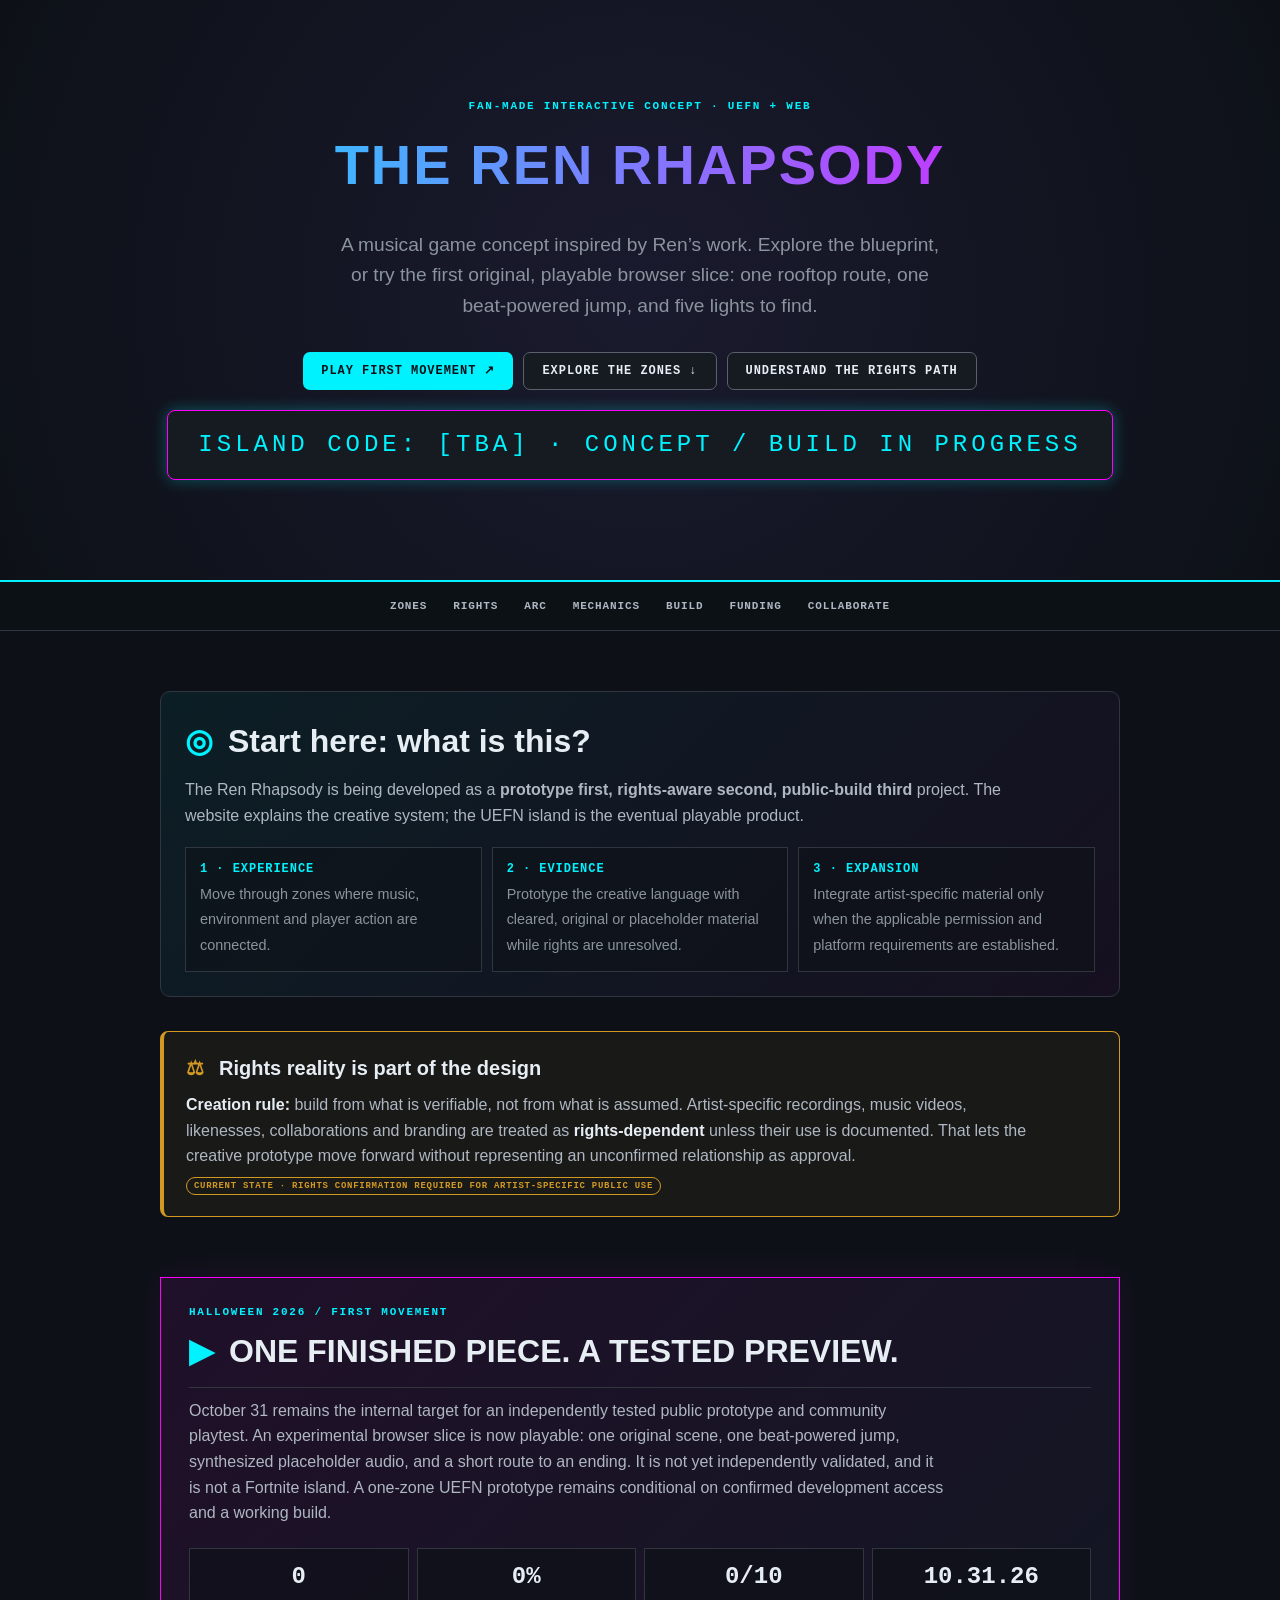
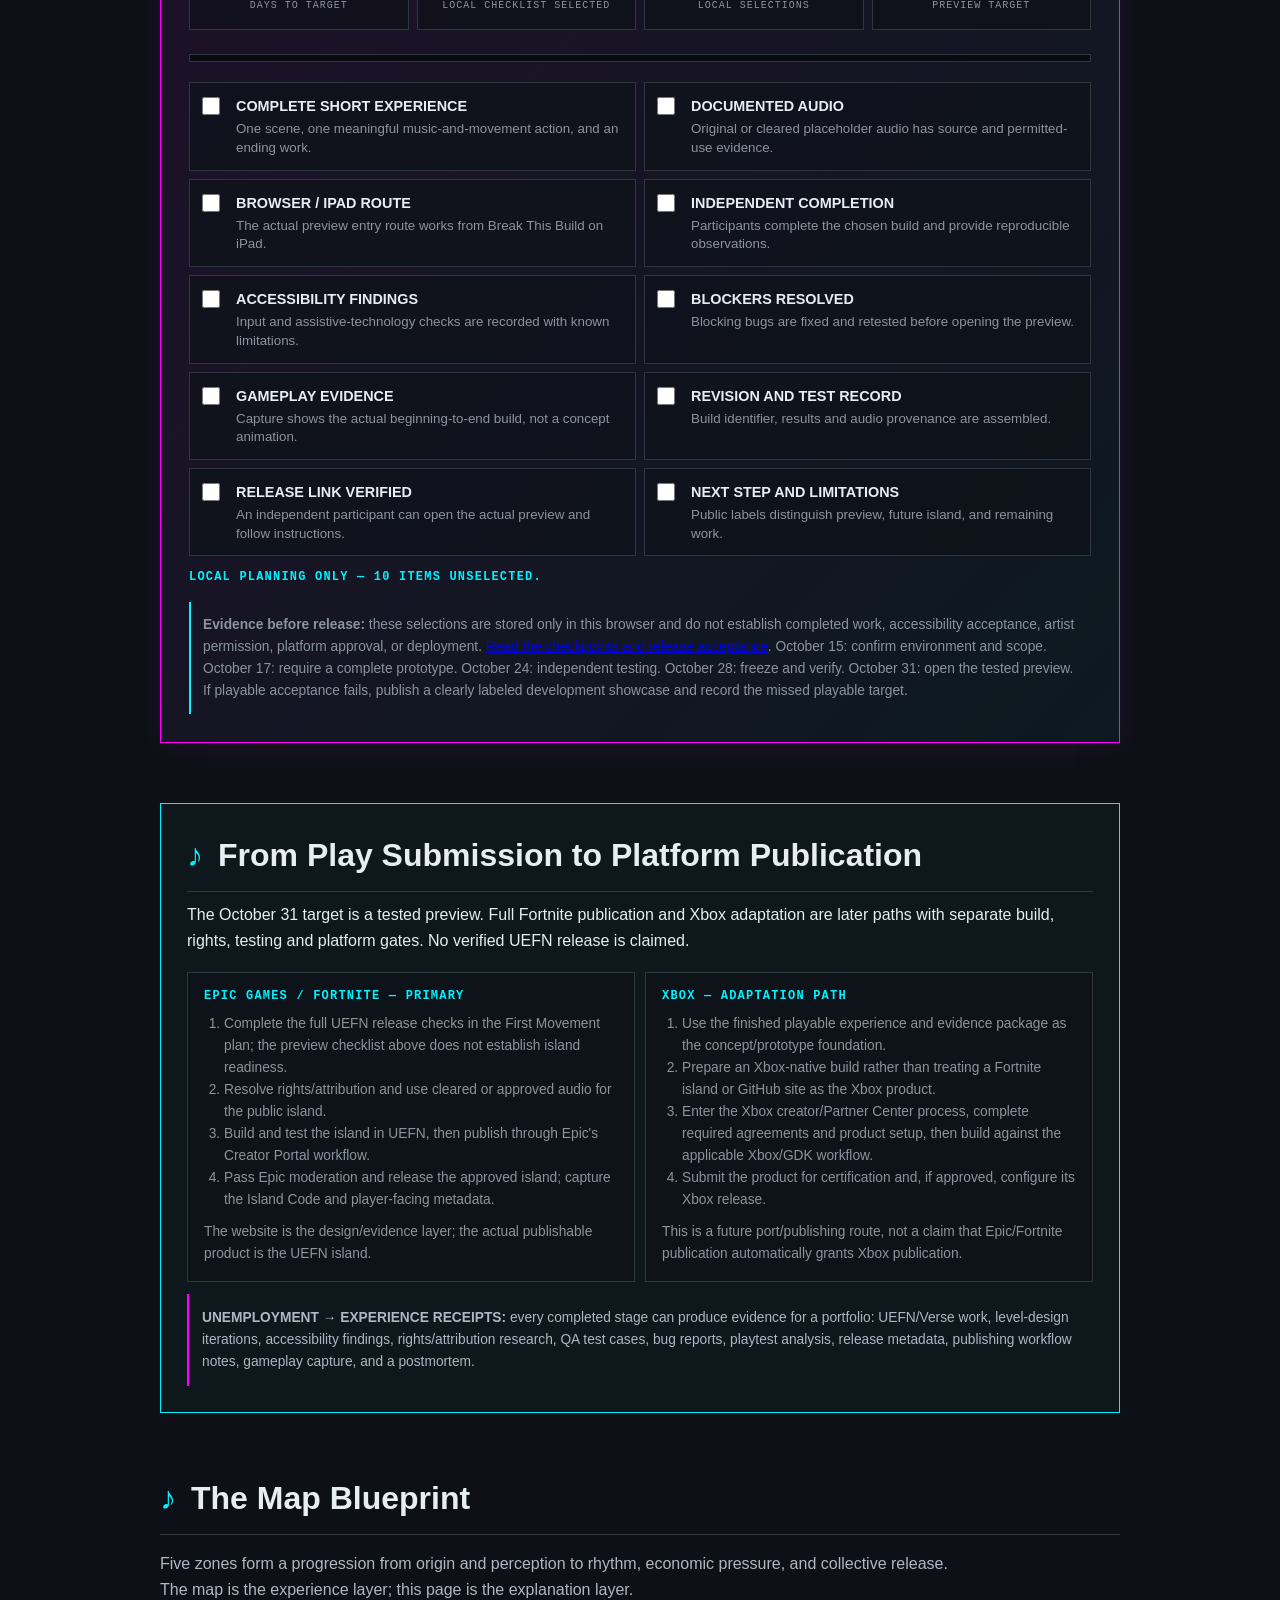
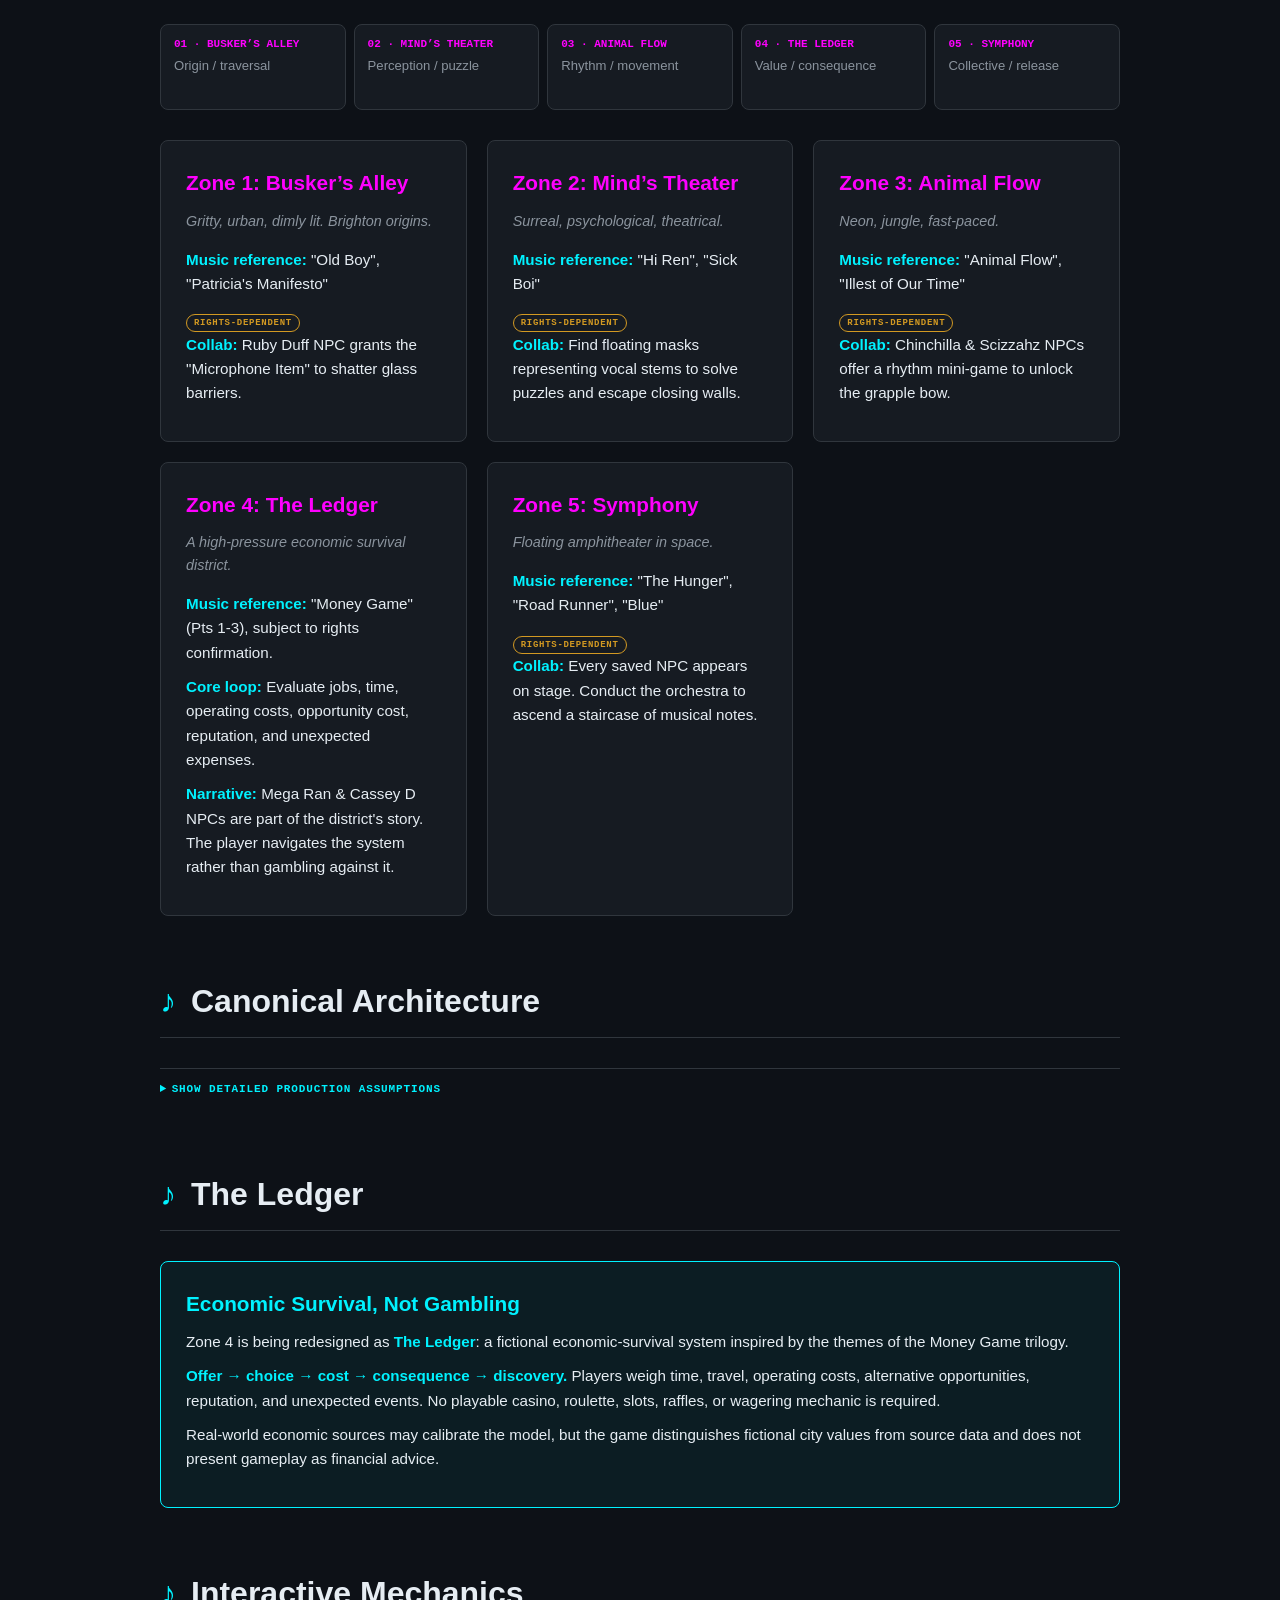
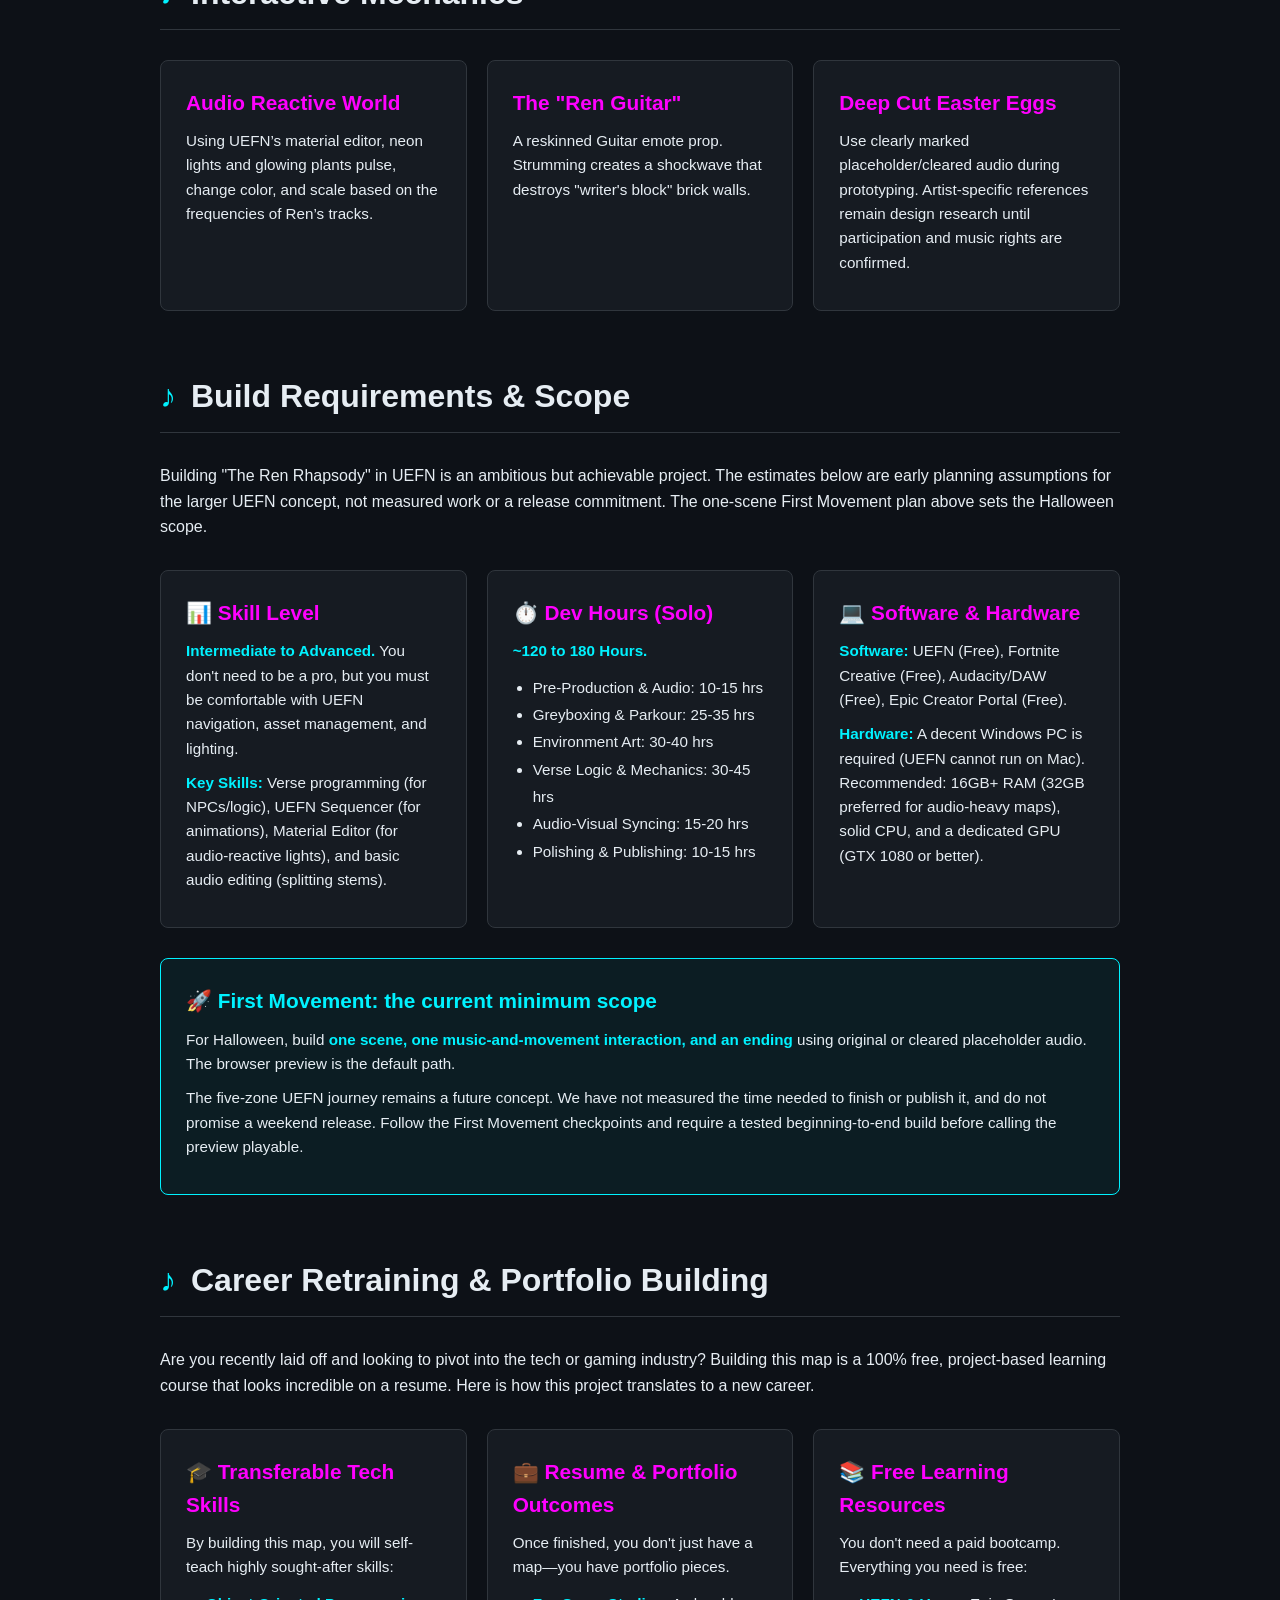
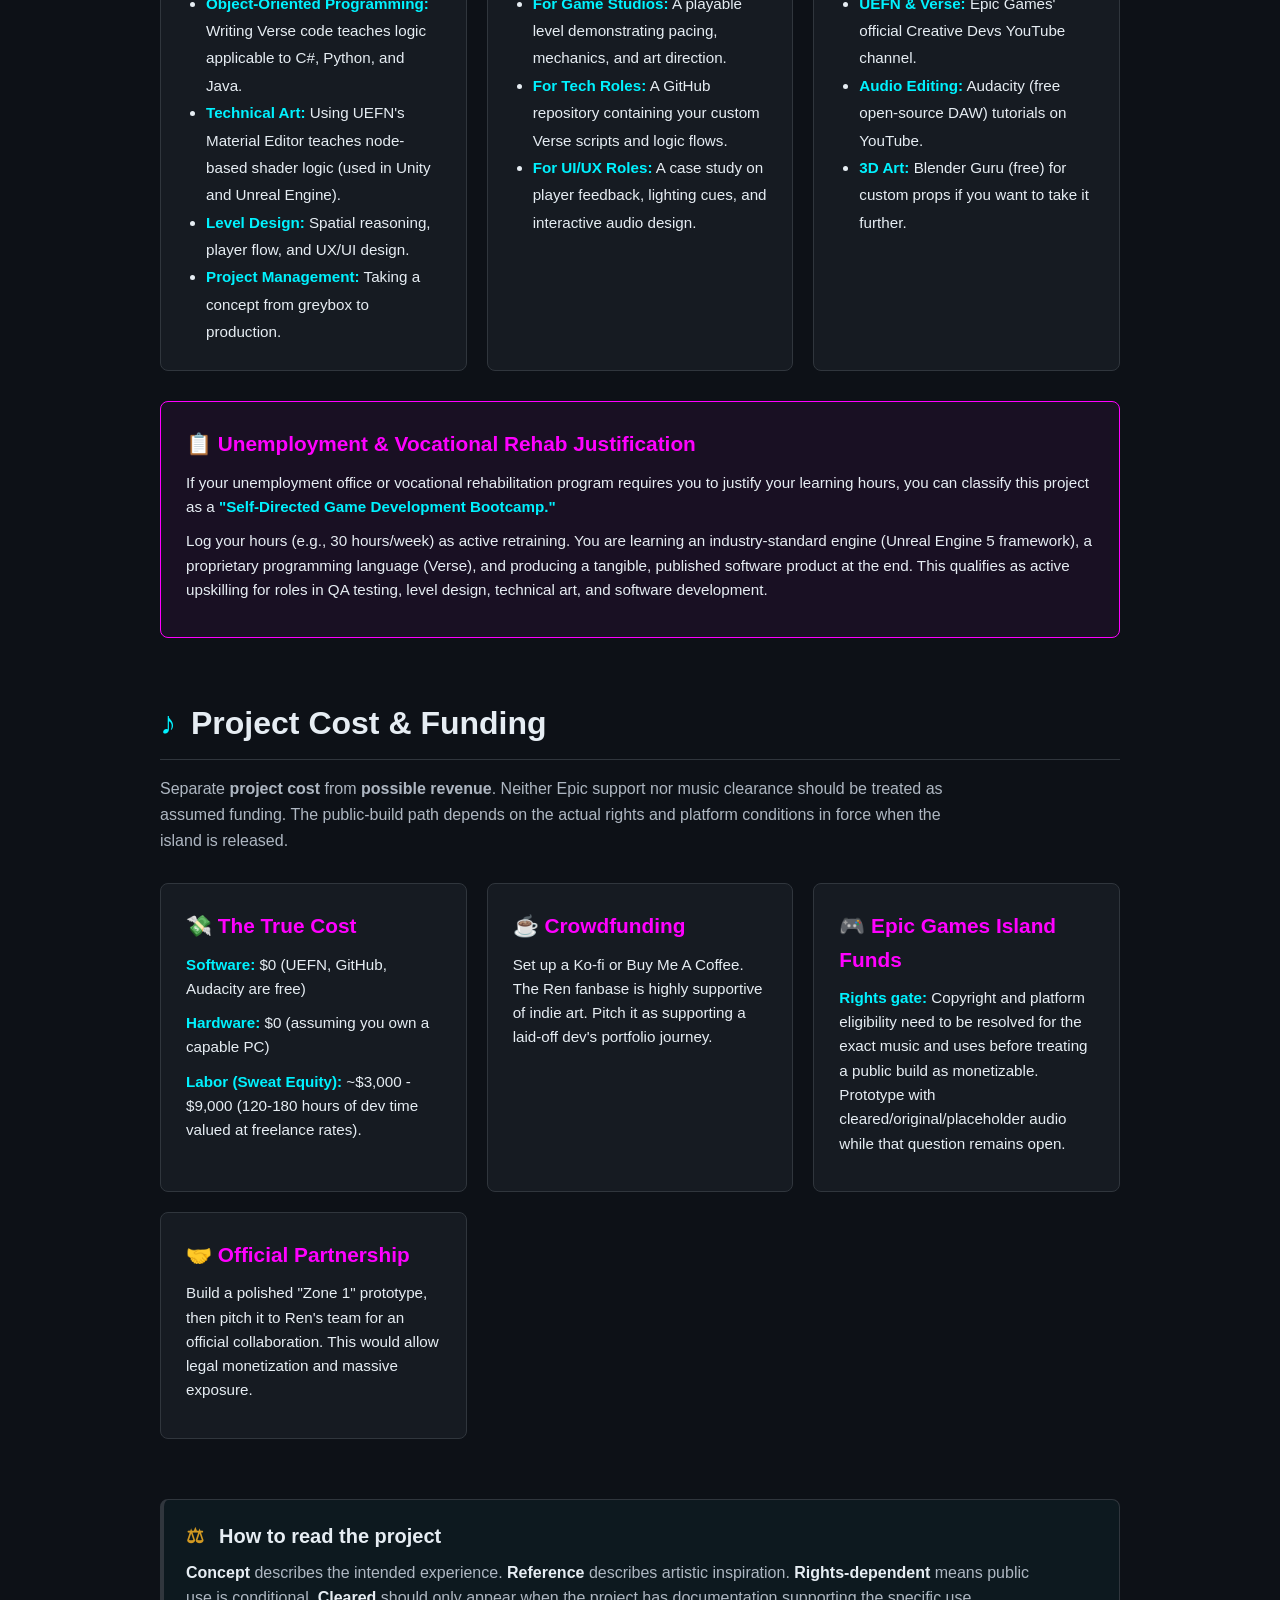
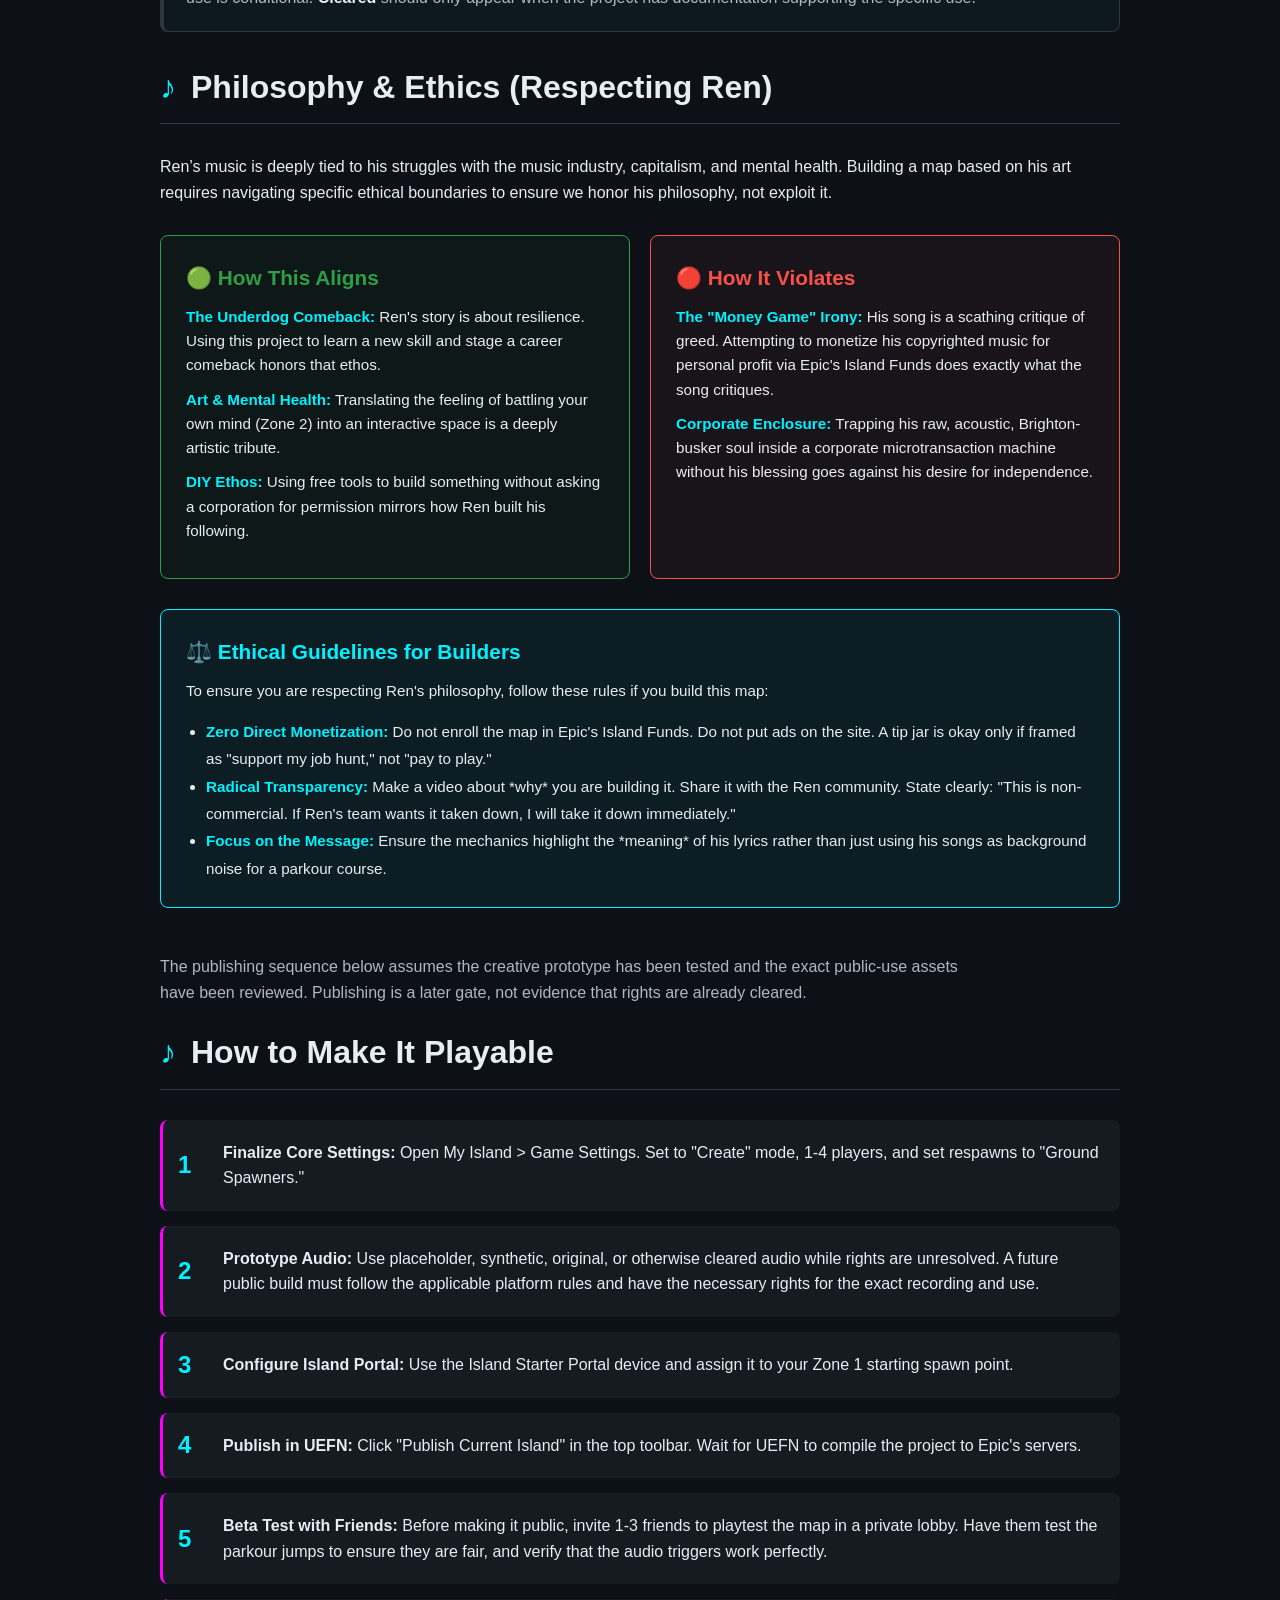
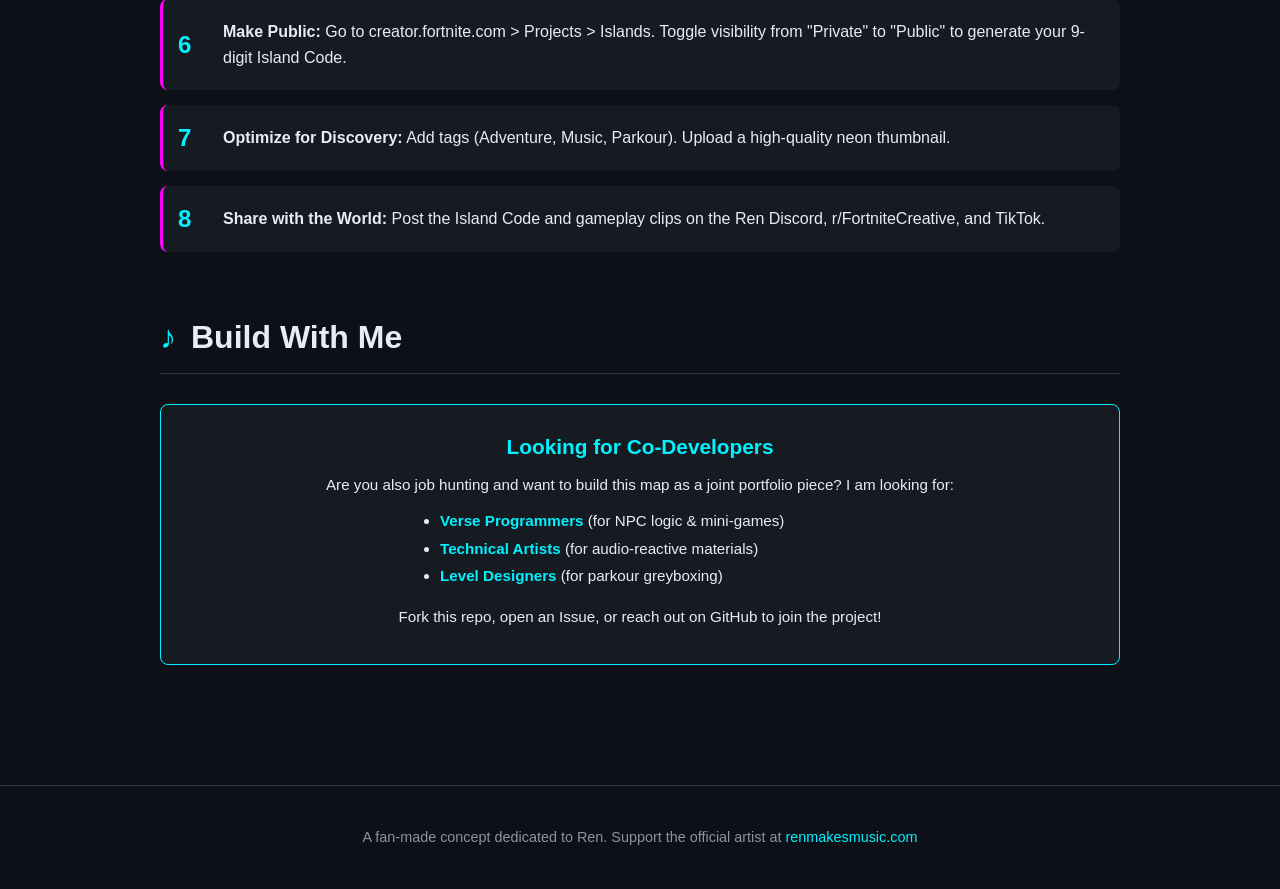
==== index.html @ 555dd02a "Build first playable browser game slice" ====
<!DOCTYPE html>
<html lang="en">
<head>
    <meta charset="UTF-8">
    <meta name="viewport" content="width=device-width, initial-scale=1.0">
    <title>The Ren Rhapsody - A Fortnite Musical Journey</title>
    
    
    
    
    
    
    <meta property="og:image:width" content="1280">
    <meta property="og:image:height" content="640">
    <meta property="og:image:alt" content="The Ren Rhapsody project artwork">
    
    
    <style>
        :root {
            --bg-color: #0d1117;
            --text-color: #e6edf3;
            --accent-cyan: #00f2ff;
            --accent-magenta: #ff00ff;
            --card-bg: #161b22;
            --font-mono: 'Courier New', Courier, monospace;
            --font-sans: -apple-system, BlinkMacSystemFont, "Segoe UI", Helvetica, Arial, sans-serif;
        }

        * { margin: 0; padding: 0; box-sizing: border-box; }

        body {
            font-family: var(--font-sans);
            background-color: var(--bg-color);
            color: var(--text-color);
            line-height: 1.6;
        }

        /* Hero Section */
        header {
            text-align: center;
            padding: 100px 20px;
            background: radial-gradient(circle at center, #1a1a2e 0%, #0d1117 100%);
            border-bottom: 2px solid var(--accent-cyan);
            position: relative;
            overflow: hidden;
        }

        header h1 {
            font-size: 3.5rem;
            background: linear-gradient(90deg, var(--accent-cyan), var(--accent-magenta));
            -webkit-background-clip: text;
            -webkit-text-fill-color: transparent;
            margin-bottom: 20px;
            text-transform: uppercase;
            letter-spacing: 2px;
        }

        header p {
            font-size: 1.2rem;
            color: #8b949e;
            max-width: 600px;
            margin: 0 auto 30px;
        }

        .island-code {
            display: inline-block;
            background: var(--card-bg);
            border: 1px solid var(--accent-magenta);
            padding: 15px 30px;
            border-radius: 8px;
            font-family: var(--font-mono);
            font-size: 1.5rem;
            letter-spacing: 4px;
            color: var(--accent-cyan);
            box-shadow: 0 0 15px rgba(0, 242, 255, 0.3);
        }

        /* Orientation + comprehension layer */
        .site-nav{position:sticky;top:0;z-index:50;display:flex;justify-content:center;gap:6px;flex-wrap:wrap;padding:10px 14px;background:rgba(13,17,23,.94);backdrop-filter:blur(12px);border-bottom:1px solid #30363d}
        .site-nav a{color:#aeb7c2;text-decoration:none;font:700 11px var(--font-mono);letter-spacing:.08em;text-transform:uppercase;padding:8px 10px;border-radius:6px}
        .site-nav a:hover,.site-nav a:focus{color:var(--text-color);background:#161b22;outline:none}
        .hero-actions{display:flex;justify-content:center;gap:10px;flex-wrap:wrap;margin-top:24px}
        .hero-actions a{display:inline-block;text-decoration:none;padding:11px 18px;border-radius:7px;font:700 12px var(--font-mono);letter-spacing:.08em;text-transform:uppercase}
        .hero-primary{color:#0d1117;background:var(--accent-cyan)}
        .hero-secondary{color:var(--text-color);border:1px solid #58616c;background:#161b22}
        .orientation{margin:0 0 34px;padding:24px;border:1px solid #30363d;border-radius:10px;background:linear-gradient(135deg,rgba(0,242,255,.06),rgba(255,0,255,.04))}
        .orientation h2{margin-bottom:10px;border:0;padding:0}
        .orientation h2::before{content:"◎"}
        .orientation p{max-width:820px;color:#aeb7c2}
        .orientation-grid{display:grid;grid-template-columns:repeat(3,1fr);gap:10px;margin-top:18px}
        .orientation-item{padding:14px;border:1px solid #30363d;background:rgba(13,17,23,.55)}
        .orientation-item strong{display:block;color:var(--accent-cyan);font:700 12px var(--font-mono);text-transform:uppercase;letter-spacing:.08em;margin-bottom:5px}
        .orientation-item span{color:#8b949e;font-size:.9rem}
        .rights-banner{margin:0 0 60px;padding:20px 22px;border:1px solid #d29922;border-left:4px solid #d29922;background:rgba(210,153,34,.06);border-radius:8px}
        .rights-banner h2{font-size:1.25rem;margin-bottom:8px;border:0;padding:0}
        .rights-banner h2::before{content:"⚖";color:#d29922}
        .rights-banner p{color:#aeb7c2;max-width:850px}
        .rights-banner strong{color:#e6edf3}
        .zone-map{display:grid;grid-template-columns:repeat(5,1fr);gap:8px;margin:22px 0 30px}
        .zone-map a{min-height:86px;padding:13px;text-decoration:none;color:#e6edf3;border:1px solid #30363d;background:#161b22;border-radius:8px}
        .zone-map a:hover{border-color:var(--accent-cyan);transform:translateY(-2px)}
        .zone-map b{display:block;color:var(--accent-magenta);font:700 11px var(--font-mono);margin-bottom:7px}
        .zone-map span{display:block;color:#8b949e;font-size:.82rem;line-height:1.35}
        .status-chip{display:inline-block;margin-top:8px;padding:3px 7px;border:1px solid #d29922;border-radius:99px;color:#d29922;font:700 9px var(--font-mono);letter-spacing:.08em;text-transform:uppercase}
        .section-intro{max-width:800px;color:#aeb7c2;margin-top:-14px;margin-bottom:22px}
        .collapsible{margin-top:18px;border-top:1px solid #30363d}
        .collapsible summary{cursor:pointer;padding:14px 0;color:var(--accent-cyan);font:700 11px var(--font-mono);letter-spacing:.08em;text-transform:uppercase}
        @media(max-width:800px){.orientation-grid{grid-template-columns:1fr}.zone-map{grid-template-columns:repeat(2,1fr)}}
        @media(max-width:600px){.site-nav{justify-content:flex-start;overflow-x:auto;flex-wrap:nowrap}.site-nav a{white-space:nowrap}.zone-map{grid-template-columns:1fr}.hero-actions a{width:100%;max-width:280px}}

        /* Main Content */
        main {
            max-width: 1000px;
            margin: 0 auto;
            padding: 60px 20px;
        }

        section { margin-bottom: 60px; }

        h2 {
            font-size: 2rem;
            margin-bottom: 30px;
            padding-bottom: 10px;
            border-bottom: 1px solid #30363d;
            display: flex;
            align-items: center;
        }

        h2::before {
            content: "♪";
            margin-right: 15px;
            color: var(--accent-cyan);
        }

        /* Zone Cards */
        .zone-grid {
            display: grid;
            grid-template-columns: repeat(auto-fit, minmax(300px, 1fr));
            gap: 20px;
        }

        .card {
            background: var(--card-bg);
            border-radius: 8px;
            padding: 25px;
            border: 1px solid #30363d;
            transition: transform 0.3s ease, border-color 0.3s ease;
        }

        .card:hover {
            transform: translateY(-5px);
            border-color: var(--accent-cyan);
        }

        .card h3 {
            color: var(--accent-magenta);
            margin-bottom: 10px;
            font-size: 1.3rem;
        }

        .card .vibe {
            font-size: 0.9rem;
            color: #8b949e;
            font-style: italic;
            margin-bottom: 15px;
        }

        .card p { font-size: 0.95rem; margin-bottom: 10px; }
        .card strong { color: var(--accent-cyan); }
        
        .card ul {
            margin-left: 20px;
            margin-top: 10px;
            font-size: 0.95rem;
            line-height: 1.8;
        }

        /* Steps List */
        .steps {
            counter-reset: step;
            list-style: none;
        }

        .steps li {
            background: var(--card-bg);
            padding: 20px 20px 20px 60px;
            margin-bottom: 15px;
            border-radius: 8px;
            position: relative;
            border-left: 3px solid var(--accent-magenta);
        }

        .steps li::before {
            counter-increment: step;
            content: counter(step);
            position: absolute;
            left: 15px;
            top: 50%;
            transform: translateY(-50%);
            font-size: 1.5rem;
            font-weight: bold;
            color: var(--accent-cyan);
        }

        /* Footer */
        footer {
            text-align: center;
            padding: 40px 20px;
            border-top: 1px solid #30363d;
            color: #8b949e;
            font-size: 0.9rem;
        }

        footer a {
            color: var(--accent-cyan);
            text-decoration: none;
        }

        footer a:hover { text-decoration: underline; }

        @media (max-width: 600px) {
            header h1 { font-size: 2.5rem; }
            .island-code { font-size: 1.2rem; padding: 10px 20px; }
        }
    
        /* Play submission mission control */
        .mission-control{margin:0 0 60px;padding:28px;border:1px solid var(--accent-magenta);background:linear-gradient(135deg,rgba(255,0,255,.08),rgba(0,242,255,.04));box-shadow:0 0 30px rgba(255,0,255,.08)}
        .mission-kicker{font:700 11px var(--font-mono);letter-spacing:.16em;text-transform:uppercase;color:var(--accent-cyan);margin-bottom:8px}
        .mission-control h2{margin-bottom:10px}
        .mission-control h2::before{content:"▶"}
        .mission-lead{max-width:760px;color:#aeb7c2;margin-bottom:22px}
        .mission-grid{display:grid;grid-template-columns:repeat(4,1fr);gap:8px;margin:18px 0 24px}
        .mission-stat{padding:14px;border:1px solid #30363d;background:rgba(13,17,23,.7);text-align:center}
        .mission-stat strong{display:block;font:700 1.5rem var(--font-mono);color:var(--text-color)}
        .mission-stat span{font:10px var(--font-mono);text-transform:uppercase;letter-spacing:.1em;color:#8b949e}
        .mission-bar{height:8px;background:#080b0f;border:1px solid #30363d;margin:8px 0 20px}.mission-bar span{display:block;height:100%;width:0;background:linear-gradient(90deg,var(--accent-magenta),var(--accent-cyan));transition:width .3s}
        .mission-gates{display:grid;grid-template-columns:repeat(2,1fr);gap:8px}
        .mission-gate{display:grid;grid-template-columns:25px 1fr;gap:9px;padding:12px;border:1px solid #30363d;background:rgba(13,17,23,.65)}
        .mission-gate input{width:18px;height:18px;margin-top:2px;accent-color:var(--accent-cyan)}.mission-gate b{display:block;color:var(--text-color);font-size:.9rem}.mission-gate small{display:block;color:#8b949e;line-height:1.4;margin-top:2px}
        .mission-note{margin-top:18px;padding:12px;border-left:2px solid var(--accent-cyan);color:#8b949e;font-size:.86rem}.mission-ready{font:700 12px var(--font-mono);letter-spacing:.1em;text-transform:uppercase;color:var(--accent-cyan);margin-top:14px}
        @media(max-width:700px){.mission-grid{grid-template-columns:repeat(2,1fr)}.mission-gates{grid-template-columns:1fr}.mission-control{padding:20px}}
    
        .platform-roadmap{margin:0 0 60px;padding:26px;border:1px solid var(--accent-cyan);background:rgba(0,242,255,.025)}
        .platform-roadmap h2{margin-bottom:10px}.platform-grid{display:grid;grid-template-columns:repeat(2,minmax(0,1fr));gap:10px;margin-top:18px}.platform-card{border:1px solid #30363d;padding:16px;background:rgba(13,17,23,.55)}.platform-card h3{font:700 12px var(--font-mono);letter-spacing:.1em;text-transform:uppercase;color:var(--accent-cyan)}.platform-card p,.platform-card li{color:#8b949e;font-size:.86rem;line-height:1.6}.platform-card ol{padding-left:20px;margin-top:10px}.portfolio-lane{margin-top:12px;padding:13px;border-left:2px solid var(--accent-magenta);color:#aeb7c2;font-size:.86rem;line-height:1.6}
        @media(max-width:700px){.platform-grid{grid-template-columns:1fr}}
    </style>

<link rel="canonical" href="https://ibloud.github.io/ren-rhapsody/">
<meta name="description" content="A fan-made interactive concept for a Fortnite musical journey through Ren&#x27;s work.">
<meta property="og:title" content="The Ren Rhapsody - A Fortnite Musical Journey">
<meta property="og:description" content="A fan-made interactive concept for a Fortnite musical journey through Ren&#x27;s work.">
<meta property="og:url" content="https://ibloud.github.io/ren-rhapsody/">
<meta property="og:type" content="website">
<meta property="og:site_name" content="The Ren Rhapsody">
<meta name="twitter:card" content="summary_large_image">
<meta name="twitter:title" content="The Ren Rhapsody - A Fortnite Musical Journey">
<meta name="twitter:description" content="A fan-made interactive concept for a Fortnite musical journey through Ren&#x27;s work.">
<meta property="og:image" content="https://ibloud.github.io/ren-rhapsody/assets/social-preview.png">
<meta name="twitter:image" content="https://ibloud.github.io/ren-rhapsody/assets/social-preview.png">
<script type="application/ld+json">{"@context": "https://schema.org", "@type": "WebPage", "name": "The Ren Rhapsody - A Fortnite Musical Journey", "url": "https://ibloud.github.io/ren-rhapsody/", "description": "A fan-made interactive concept for a Fortnite musical journey through Ren's work."}</script>
</head>
<body>

    <header>
        <div class="mission-kicker">FAN-MADE INTERACTIVE CONCEPT · UEFN + WEB</div>
        <h1>The Ren Rhapsody</h1>
        <p>A musical game concept inspired by Ren’s work. Explore the blueprint, or try the first original, playable browser slice: one rooftop route, one beat-powered jump, and five lights to find.</p>
        <div class="hero-actions">
            <a class="hero-primary" href="play/">Play First Movement ↗</a>
            <a class="hero-secondary" href="#blueprint">Explore the zones ↓</a>
            <a class="hero-secondary" href="#rights">Understand the rights path</a>
        </div>
        <div class="island-code" style="margin-top:20px">ISLAND CODE: [TBA] · CONCEPT / BUILD IN PROGRESS</div>
    </header>

    <nav class="site-nav" aria-label="Primary navigation">
        <a href="#blueprint">Zones</a>
        <a href="#rights">Rights</a>
        <a href="#architecture">Arc</a>
        <a href="#mechanics">Mechanics</a>
        <a href="#dev-scope">Build</a>
        <a href="#funding">Funding</a>
        <a href="#collaborate">Collaborate</a>
    </nav>

    <main>

        <section class="orientation" aria-labelledby="start-here">
            <h2 id="start-here">Start here: what is this?</h2>
            <p>The Ren Rhapsody is being developed as a <strong>prototype first, rights-aware second, public-build third</strong> project. The website explains the creative system; the UEFN island is the eventual playable product.</p>
            <div class="orientation-grid">
                <div class="orientation-item"><strong>1 · Experience</strong><span>Move through zones where music, environment and player action are connected.</span></div>
                <div class="orientation-item"><strong>2 · Evidence</strong><span>Prototype the creative language with cleared, original or placeholder material while rights are unresolved.</span></div>
                <div class="orientation-item"><strong>3 · Expansion</strong><span>Integrate artist-specific material only when the applicable permission and platform requirements are established.</span></div>
            </div>
        </section>

        <section class="rights-banner" id="rights" aria-labelledby="rights-title">
            <h2 id="rights-title">Rights reality is part of the design</h2>
            <p><strong>Creation rule:</strong> build from what is verifiable, not from what is assumed. Artist-specific recordings, music videos, likenesses, collaborations and branding are treated as <strong>rights-dependent</strong> unless their use is documented. That lets the creative prototype move forward without representing an unconfirmed relationship as approval.</p>
            <span class="status-chip">Current state · rights confirmation required for artist-specific public use</span>
        </section>

        <section class="mission-control" id="play-submission" aria-labelledby="play-title">
            <div class="mission-kicker">Halloween 2026 / First Movement</div>
            <h2 id="play-title">ONE FINISHED PIECE. A TESTED PREVIEW.</h2>
            <p class="mission-lead">October 31 remains the internal target for an independently tested public prototype and community playtest. An experimental browser slice is now playable: one original scene, one beat-powered jump, synthesized placeholder audio, and a short route to an ending. It is not yet independently validated, and it is not a Fortnite island. A one-zone UEFN prototype remains conditional on confirmed development access and a working build.</p>
            <div class="mission-grid" aria-label="Personal preview planning checklist">
                <div class="mission-stat"><strong id="play-days">—</strong><span>Days to target</span></div>
                <div class="mission-stat"><strong id="play-percent">0%</strong><span>Local checklist selected</span></div>
                <div class="mission-stat"><strong id="play-done">0/10</strong><span>Local selections</span></div>
                <div class="mission-stat"><strong>10.31.26</strong><span>Preview target</span></div>
            </div>
            <div class="mission-bar" aria-label="Local checklist selections"><span id="play-bar"></span></div>
            <div class="mission-gates" id="play-gates">
                <label class="mission-gate"><input type="checkbox" data-play-gate="loop"><span><b>COMPLETE SHORT EXPERIENCE</b><small>One scene, one meaningful music-and-movement action, and an ending work.</small></span></label>
                <label class="mission-gate"><input type="checkbox" data-play-gate="audio"><span><b>DOCUMENTED AUDIO</b><small>Original or cleared placeholder audio has source and permitted-use evidence.</small></span></label>
                <label class="mission-gate"><input type="checkbox" data-play-gate="route"><span><b>BROWSER / IPAD ROUTE</b><small>The actual preview entry route works from Break This Build on iPad.</small></span></label>
                <label class="mission-gate"><input type="checkbox" data-play-gate="independent"><span><b>INDEPENDENT COMPLETION</b><small>Participants complete the chosen build and provide reproducible observations.</small></span></label>
                <label class="mission-gate"><input type="checkbox" data-play-gate="access"><span><b>ACCESSIBILITY FINDINGS</b><small>Input and assistive-technology checks are recorded with known limitations.</small></span></label>
                <label class="mission-gate"><input type="checkbox" data-play-gate="blockers"><span><b>BLOCKERS RESOLVED</b><small>Blocking bugs are fixed and retested before opening the preview.</small></span></label>
                <label class="mission-gate"><input type="checkbox" data-play-gate="capture"><span><b>GAMEPLAY EVIDENCE</b><small>Capture shows the actual beginning-to-end build, not a concept animation.</small></span></label>
                <label class="mission-gate"><input type="checkbox" data-play-gate="record"><span><b>REVISION AND TEST RECORD</b><small>Build identifier, results and audio provenance are assembled.</small></span></label>
                <label class="mission-gate"><input type="checkbox" data-play-gate="url"><span><b>RELEASE LINK VERIFIED</b><small>An independent participant can open the actual preview and follow instructions.</small></span></label>
                <label class="mission-gate"><input type="checkbox" data-play-gate="next"><span><b>NEXT STEP AND LIMITATIONS</b><small>Public labels distinguish preview, future island, and remaining work.</small></span></label>
            </div>
            <div class="mission-ready" id="play-ready">LOCAL PLANNING ONLY — RELEASE EVIDENCE REQUIRED.</div>
            <div class="mission-note"><strong>Evidence before release:</strong> these selections are stored only in this browser and do not establish completed work, accessibility acceptance, artist permission, platform approval, or deployment. <a href="docs/HALLOWEEN-2026-FIRST-MOVEMENT.md">Read the checkpoints and release acceptance</a>. October 15: confirm environment and scope. October 17: require a complete prototype. October 24: independent testing. October 28: freeze and verify. October 31: open the tested preview. If playable acceptance fails, publish a clearly labeled development showcase and record the missed playable target.</div>
        </section>

        <section class="platform-roadmap" id="platform-publishing">
            <h2>From Play Submission to Platform Publication</h2>
            <p>The October 31 target is a tested preview. Full Fortnite publication and Xbox adaptation are later paths with separate build, rights, testing and platform gates. No verified UEFN release is claimed.</p>
            <div class="platform-grid">
                <div class="platform-card"><h3>Epic Games / Fortnite — primary</h3><ol><li>Complete the full UEFN release checks in the First Movement plan; the preview checklist above does not establish island readiness.</li><li>Resolve rights/attribution and use cleared or approved audio for the public island.</li><li>Build and test the island in UEFN, then publish through Epic's Creator Portal workflow.</li><li>Pass Epic moderation and release the approved island; capture the Island Code and player-facing metadata.</li></ol><p style="margin-top:10px">The website is the design/evidence layer; the actual publishable product is the UEFN island.</p></div>
                <div class="platform-card"><h3>Xbox — adaptation path</h3><ol><li>Use the finished playable experience and evidence package as the concept/prototype foundation.</li><li>Prepare an Xbox-native build rather than treating a Fortnite island or GitHub site as the Xbox product.</li><li>Enter the Xbox creator/Partner Center process, complete required agreements and product setup, then build against the applicable Xbox/GDK workflow.</li><li>Submit the product for certification and, if approved, configure its Xbox release.</li></ol><p style="margin-top:10px">This is a future port/publishing route, not a claim that Epic/Fortnite publication automatically grants Xbox publication.</p></div>
            </div>
            <div class="portfolio-lane"><strong>UNEMPLOYMENT → EXPERIENCE RECEIPTS:</strong> every completed stage can produce evidence for a portfolio: UEFN/Verse work, level-design iterations, accessibility findings, rights/attribution research, QA test cases, bug reports, playtest analysis, release metadata, publishing workflow notes, gameplay capture, and a postmortem.</div>
        </section>

        <!-- The Map Blueprint -->
        <section id="blueprint">
            <h2>The Map Blueprint</h2>
            <p class="section-intro">Five zones form a progression from origin and perception to rhythm, economic pressure, and collective release. The map is the experience layer; this page is the explanation layer.</p>
            <div class="zone-map" aria-label="Zone navigation">
                <a href="#zone-1"><b>01 · BUSKER’S ALLEY</b><span>Origin / traversal</span></a>
                <a href="#zone-2"><b>02 · MIND’S THEATER</b><span>Perception / puzzle</span></a>
                <a href="#zone-3"><b>03 · ANIMAL FLOW</b><span>Rhythm / movement</span></a>
                <a href="#zone-4"><b>04 · THE LEDGER</b><span>Value / consequence</span></a>
                <a href="#zone-5"><b>05 · SYMPHONY</b><span>Collective / release</span></a>
            </div>
            
            <div class="zone-grid" style="margin-top: 30px;">
                <div class="card" id="zone-1">
                    <h3>Zone 1: Busker’s Alley</h3>
                    <div class="vibe">Gritty, urban, dimly lit. Brighton origins.</div>
                    <p><strong>Music reference:</strong> "Old Boy", "Patricia's Manifesto"</p><span class="status-chip">Rights-dependent</span>
                    <p><strong>Collab:</strong> Ruby Duff NPC grants the "Microphone Item" to shatter glass barriers.</p>
                </div>

                <div class="card" id="zone-2">
                    <h3>Zone 2: Mind’s Theater</h3>
                    <div class="vibe">Surreal, psychological, theatrical.</div>
                    <p><strong>Music reference:</strong> "Hi Ren", "Sick Boi"</p><span class="status-chip">Rights-dependent</span>
                    <p><strong>Collab:</strong> Find floating masks representing vocal stems to solve puzzles and escape closing walls.</p>
                </div>

                <div class="card" id="zone-3">
                    <h3>Zone 3: Animal Flow</h3>
                    <div class="vibe">Neon, jungle, fast-paced.</div>
                    <p><strong>Music reference:</strong> "Animal Flow", "Illest of Our Time"</p><span class="status-chip">Rights-dependent</span>
                    <p><strong>Collab:</strong> Chinchilla & Scizzahz NPCs offer a rhythm mini-game to unlock the grapple bow.</p>
                </div>

                <div class="card" id="zone-4">
                    <h3>Zone 4: The Ledger</h3>
                    <div class="vibe">A high-pressure economic survival district.</div>
                    <p><strong>Music reference:</strong> "Money Game" (Pts 1-3), subject to rights confirmation.</p>
                    <p><strong>Core loop:</strong> Evaluate jobs, time, operating costs, opportunity cost, reputation, and unexpected expenses.</p>
                    <p><strong>Narrative:</strong> Mega Ran & Cassey D NPCs are part of the district's story. The player navigates the system rather than gambling against it.</p>
                </div>

                <div class="card" id="zone-5">
                    <h3>Zone 5: Symphony</h3>
                    <div class="vibe">Floating amphitheater in space.</div>
                    <p><strong>Music reference:</strong> "The Hunger", "Road Runner", "Blue"</p><span class="status-chip">Rights-dependent</span>
                    <p><strong>Collab:</strong> Every saved NPC appears on stage. Conduct the orchestra to ascend a staircase of musical notes.</p>
                </div>
            </div>
        </section>

        <!-- Canonical Architecture -->
        <section id="architecture">
            <h2>Canonical Architecture</h2>
            <details class="collapsible"><summary>Show detailed production assumptions</summary>
            <div class="card" style="border-color: var(--accent-magenta); background: rgba(255, 0, 255, 0.05);">
                <h3 style="color: var(--accent-magenta);">From Valuation to Sovereignty</h3>
                <p><strong>Money Game → The Ledger → The Weaver → Duet → 52 Cards of War → Veiled Dominion</strong></p>
                <p><strong>Money Game</strong> supplies the valuation pressure: what things cost across multiple dimensions of value.</p>
                <p><strong>The Ledger</strong> operationalizes that pressure as accounting: costs, tradeoffs, time, opportunity cost, reputation, and consequences.</p>
                <p><strong>The Weaver</strong> interrogates the accounting: who defines value, who bears the cost, who benefits, and whether independent systems can remain independent while collaborating.</p>
                <p><strong>Duet</strong> stages the encounter. <strong>52 Cards of War</strong> expands it into systemic play. <strong>Veiled Dominion</strong> carries the logic into sovereignty and authority.</p>
                <p class="vibe">The Ledger does not become the Weaver. The layers remain distinct while sharing underlying mechanics.</p>
            </div>
        </section>

        <!-- The Ledger -->
        <section id="the-ledger">
            <h2>The Ledger</h2>
            <div class="card" style="border-color: var(--accent-cyan); background: rgba(0, 242, 255, 0.05);">
                <h3 style="color: var(--accent-cyan);">Economic Survival, Not Gambling</h3>
                <p>Zone 4 is being redesigned as <strong>The Ledger</strong>: a fictional economic-survival system inspired by the themes of the Money Game trilogy.</p>
                <p><strong>Offer → choice → cost → consequence → discovery.</strong> Players weigh time, travel, operating costs, alternative opportunities, reputation, and unexpected events. No playable casino, roulette, slots, raffles, or wagering mechanic is required.</p>
                <p>Real-world economic sources may calibrate the model, but the game distinguishes fictional city values from source data and does not present gameplay as financial advice.</p>
            </div>
        </section>

        <!-- Mechanics -->
        <section id="mechanics">
            <h2>Interactive Mechanics</h2>
            <div class="zone-grid">
                <div class="card">
                    <h3>Audio Reactive World</h3>
                    <p>Using UEFN’s material editor, neon lights and glowing plants pulse, change color, and scale based on the frequencies of Ren’s tracks.</p>
                </div>
                <div class="card">
                    <h3>The "Ren Guitar"</h3>
                    <p>A reskinned Guitar emote prop. Strumming creates a shockwave that destroys "writer's block" brick walls.</p>
                </div>
                <div class="card">
                    <h3>Deep Cut Easter Eggs</h3>
                    <p>Use clearly marked placeholder/cleared audio during prototyping. Artist-specific references remain design research until participation and music rights are confirmed.</p>
                </div>
            </div>
        </section>

        <!-- Build Requirements -->
        <section id="dev-scope">
            <h2>Build Requirements & Scope</h2>
            <p>Building "The Ren Rhapsody" in UEFN is an ambitious but achievable project. The estimates below are early planning assumptions for the larger UEFN concept, not measured work or a release commitment. The one-scene First Movement plan above sets the Halloween scope.</p>
            
            <div class="zone-grid" style="margin-top: 30px; margin-bottom: 30px;">
                <div class="card">
                    <h3>📊 Skill Level</h3>
                    <p><strong>Intermediate to Advanced.</strong> You don't need to be a pro, but you must be comfortable with UEFN navigation, asset management, and lighting.</p>
                    <p><strong>Key Skills:</strong> Verse programming (for NPCs/logic), UEFN Sequencer (for animations), Material Editor (for audio-reactive lights), and basic audio editing (splitting stems).</p>
                </div>

                <div class="card">
                    <h3>⏱️ Dev Hours (Solo)</h3>
                    <p><strong>~120 to 180 Hours.</strong></p>
                    <ul>
                        <li>Pre-Production & Audio: 10-15 hrs</li>
                        <li>Greyboxing & Parkour: 25-35 hrs</li>
                        <li>Environment Art: 30-40 hrs</li>
                        <li>Verse Logic & Mechanics: 30-45 hrs</li>
                        <li>Audio-Visual Syncing: 15-20 hrs</li>
                        <li>Polishing & Publishing: 10-15 hrs</li>
                    </ul>
                </div>

                <div class="card">
                    <h3>💻 Software & Hardware</h3>
                    <p><strong>Software:</strong> UEFN (Free), Fortnite Creative (Free), Audacity/DAW (Free), Epic Creator Portal (Free).</p>
                    <p><strong>Hardware:</strong> A decent Windows PC is required (UEFN cannot run on Mac). Recommended: 16GB+ RAM (32GB preferred for audio-heavy maps), solid CPU, and a dedicated GPU (GTX 1080 or better).</p>
                </div>
            </div>

            <div class="card" style="border-color: var(--accent-cyan); background: rgba(0, 242, 255, 0.05);">
                <h3 style="color: var(--accent-cyan);">🚀 First Movement: the current minimum scope</h3>
                <p>For Halloween, build <strong>one scene, one music-and-movement interaction, and an ending</strong> using original or cleared placeholder audio. The browser preview is the default path.</p>
                <p style="margin-top: 10px;">The five-zone UEFN journey remains a future concept. We have not measured the time needed to finish or publish it, and do not promise a weekend release. Follow the First Movement checkpoints and require a tested beginning-to-end build before calling the preview playable.</p>
            </div>
            </details>
        </section>

        <!-- Career Retraining Section -->
        <section id="career-retraining">
            <h2>Career Retraining & Portfolio Building</h2>
            <p>Are you recently laid off and looking to pivot into the tech or gaming industry? Building this map is a 100% free, project-based learning course that looks incredible on a resume. Here is how this project translates to a new career.</p>
            
            <div class="zone-grid" style="margin-top: 30px; margin-bottom: 30px;">
                <div class="card">
                    <h3>🎓 Transferable Tech Skills</h3>
                    <p>By building this map, you will self-teach highly sought-after skills:</p>
                    <ul>
                        <li><strong>Object-Oriented Programming:</strong> Writing Verse code teaches logic applicable to C#, Python, and Java.</li>
                        <li><strong>Technical Art:</strong> Using UEFN's Material Editor teaches node-based shader logic (used in Unity and Unreal Engine).</li>
                        <li><strong>Level Design:</strong> Spatial reasoning, player flow, and UX/UI design.</li>
                        <li><strong>Project Management:</strong> Taking a concept from greybox to production.</li>
                    </ul>
                </div>

                <div class="card">
                    <h3>💼 Resume & Portfolio Outcomes</h3>
                    <p>Once finished, you don't just have a map—you have portfolio pieces.</p>
                    <ul>
                        <li><strong>For Game Studios:</strong> A playable level demonstrating pacing, mechanics, and art direction.</li>
                        <li><strong>For Tech Roles:</strong> A GitHub repository containing your custom Verse scripts and logic flows.</li>
                        <li><strong>For UI/UX Roles:</strong> A case study on player feedback, lighting cues, and interactive audio design.</li>
                    </ul>
                </div>

                <div class="card">
                    <h3>📚 Free Learning Resources</h3>
                    <p>You don't need a paid bootcamp. Everything you need is free:</p>
                    <ul>
                        <li><strong>UEFN & Verse:</strong> Epic Games' official Creative Devs YouTube channel.</li>
                        <li><strong>Audio Editing:</strong> Audacity (free open-source DAW) tutorials on YouTube.</li>
                        <li><strong>3D Art:</strong> Blender Guru (free) for custom props if you want to take it further.</li>
                    </ul>
                </div>
            </div>

            <div class="card" style="border-color: var(--accent-magenta); background: rgba(255, 0, 255, 0.05);">
                <h3 style="color: var(--accent-magenta);">📋 Unemployment & Vocational Rehab Justification</h3>
                <p>If your unemployment office or vocational rehabilitation program requires you to justify your learning hours, you can classify this project as a <strong>"Self-Directed Game Development Bootcamp."</strong></p>
                <p style="margin-top: 10px;">Log your hours (e.g., 30 hours/week) as active retraining. You are learning an industry-standard engine (Unreal Engine 5 framework), a proprietary programming language (Verse), and producing a tangible, published software product at the end. This qualifies as active upskilling for roles in QA testing, level design, technical art, and software development.</p>
            </div>
        </section>

        <!-- Project Cost & Funding Section -->
        <section id="funding">
            <h2>Project Cost & Funding</h2>
            <p class="section-intro">Separate <strong>project cost</strong> from <strong>possible revenue</strong>. Neither Epic support nor music clearance should be treated as assumed funding. The public-build path depends on the actual rights and platform conditions in force when the island is released.</p>
            
            <div class="zone-grid" style="margin-top: 30px;">
                <div class="card">
                    <h3>💸 The True Cost</h3>
                    <p><strong>Software:</strong> $0 (UEFN, GitHub, Audacity are free)</p>
                    <p><strong>Hardware:</strong> $0 (assuming you own a capable PC)</p>
                    <p><strong>Labor (Sweat Equity):</strong> ~$3,000 - $9,000 (120-180 hours of dev time valued at freelance rates).</p>
                </div>
                <div class="card">
                    <h3>☕ Crowdfunding</h3>
                    <p>Set up a Ko-fi or Buy Me A Coffee. The Ren fanbase is highly supportive of indie art. Pitch it as supporting a laid-off dev's portfolio journey.</p>
                </div>
                <div class="card">
                    <h3>🎮 Epic Games Island Funds</h3>
                    <p><strong>Rights gate:</strong> Copyright and platform eligibility need to be resolved for the exact music and uses before treating a public build as monetizable. Prototype with cleared/original/placeholder audio while that question remains open.</p>
                </div>
                <div class="card">
                    <h3>🤝 Official Partnership</h3>
                    <p>Build a polished "Zone 1" prototype, then pitch it to Ren's team for an official collaboration. This would allow legal monetization and massive exposure.</p>
                </div>
            </div>
        </section>

        <!-- Philosophy & Ethics Section -->
        <section id="philosophy">
            <div class="rights-banner" style="margin-bottom:30px;border-left-color:var(--accent-cyan);border-color:#30363d;background:rgba(0,242,255,.035)">
                <h2>How to read the project</h2>
                <p><strong>Concept</strong> describes the intended experience. <strong>Reference</strong> describes artistic inspiration. <strong>Rights-dependent</strong> means public use is conditional. <strong>Cleared</strong> should only appear when the project has documentation supporting the specific use.</p>
            </div>
            <h2>Philosophy & Ethics (Respecting Ren)</h2>
            <p>Ren’s music is deeply tied to his struggles with the music industry, capitalism, and mental health. Building a map based on his art requires navigating specific ethical boundaries to ensure we honor his philosophy, not exploit it.</p>
            
            <div class="zone-grid" style="margin-top: 30px; margin-bottom: 30px;">
                <div class="card" style="border-color: #2ea043; background: rgba(46, 160, 67, 0.05);">
                    <h3 style="color: #2ea043;">🟢 How This Aligns</h3>
                    <p><strong>The Underdog Comeback:</strong> Ren's story is about resilience. Using this project to learn a new skill and stage a career comeback honors that ethos.</p>
                    <p><strong>Art & Mental Health:</strong> Translating the feeling of battling your own mind (Zone 2) into an interactive space is a deeply artistic tribute.</p>
                    <p><strong>DIY Ethos:</strong> Using free tools to build something without asking a corporation for permission mirrors how Ren built his following.</p>
                </div>

                <div class="card" style="border-color: #f85149; background: rgba(248, 81, 73, 0.05);">
                    <h3 style="color: #f85149;">🔴 How It Violates</h3>
                    <p><strong>The "Money Game" Irony:</strong> His song is a scathing critique of greed. Attempting to monetize his copyrighted music for personal profit via Epic's Island Funds does exactly what the song critiques.</p>
                    <p><strong>Corporate Enclosure:</strong> Trapping his raw, acoustic, Brighton-busker soul inside a corporate microtransaction machine without his blessing goes against his desire for independence.</p>
                </div>
            </div>

            <div class="card" style="border-color: var(--accent-cyan); background: rgba(0, 242, 255, 0.05);">
                <h3 style="color: var(--accent-cyan);">⚖️ Ethical Guidelines for Builders</h3>
                <p>To ensure you are respecting Ren's philosophy, follow these rules if you build this map:</p>
                <ul style="margin-top: 15px; font-size: 0.95rem; line-height: 1.8;">
                    <li><strong>Zero Direct Monetization:</strong> Do not enroll the map in Epic's Island Funds. Do not put ads on the site. A tip jar is okay only if framed as "support my job hunt," not "pay to play."</li>
                    <li><strong>Radical Transparency:</strong> Make a video about *why* you are building it. Share it with the Ren community. State clearly: "This is non-commercial. If Ren's team wants it taken down, I will take it down immediately."</li>
                    <li><strong>Focus on the Message:</strong> Ensure the mechanics highlight the *meaning* of his lyrics rather than just using his songs as background noise for a parkour course.</li>
                </ul>
            </div>
        </section>

        <!-- Publishing Instructions -->
        <section id="publishing">
            <p class="section-intro">The publishing sequence below assumes the creative prototype has been tested and the exact public-use assets have been reviewed. Publishing is a later gate, not evidence that rights are already cleared.</p>
            <h2>How to Make It Playable</h2>
            <ol class="steps">
                <li>
                    <strong>Finalize Core Settings:</strong> Open My Island > Game Settings. Set to "Create" mode, 1-4 players, and set respawns to "Ground Spawners."
                </li>
                <li>
                    <strong>Prototype Audio:</strong> Use placeholder, synthetic, original, or otherwise cleared audio while rights are unresolved. A future public build must follow the applicable platform rules and have the necessary rights for the exact recording and use.
                </li>
                <li>
                    <strong>Configure Island Portal:</strong> Use the Island Starter Portal device and assign it to your Zone 1 starting spawn point.
                </li>
                <li>
                    <strong>Publish in UEFN:</strong> Click "Publish Current Island" in the top toolbar. Wait for UEFN to compile the project to Epic's servers.
                </li>
                <li>
                    <strong>Beta Test with Friends:</strong> Before making it public, invite 1-3 friends to playtest the map in a private lobby. Have them test the parkour jumps to ensure they are fair, and verify that the audio triggers work perfectly.
                </li>
                <li>
                    <strong>Make Public:</strong> Go to creator.fortnite.com > Projects > Islands. Toggle visibility from "Private" to "Public" to generate your 9-digit Island Code.
                </li>
                <li>
                    <strong>Optimize for Discovery:</strong> Add tags (Adventure, Music, Parkour). Upload a high-quality neon thumbnail.
                </li>
                <li>
                    <strong>Share with the World:</strong> Post the Island Code and gameplay clips on the Ren Discord, r/FortniteCreative, and TikTok.
                </li>
            </ol>
        </section>

        <!-- Collaborate -->
        <section id="collaborate">
            <h2>Build With Me</h2>
            <div class="card" style="border-color: var(--accent-cyan); text-align: center;">
                <h3 style="color: var(--accent-cyan);">Looking for Co-Developers</h3>
                <p>Are you also job hunting and want to build this map as a joint portfolio piece? I am looking for:</p>
                <ul style="text-align: left; max-width: 400px; margin: 10px auto; font-size: 0.95rem; line-height: 1.8;">
                    <li><strong>Verse Programmers</strong> (for NPC logic & mini-games)</li>
                    <li><strong>Technical Artists</strong> (for audio-reactive materials)</li>
                    <li><strong>Level Designers</strong> (for parkour greyboxing)</li>
                </ul>
                <p style="margin-top: 15px;">Fork this repo, open an Issue, or reach out on GitHub to join the project!</p>
            </div>
        </section>
    </main>

    <footer>
        <p>A fan-made concept dedicated to Ren. Support the official artist at <a href="https://renmakesmusic.com" target="_blank">renmakesmusic.com</a></p>
    </footer>


<script>
(() => {
 const target=new Date('2026-10-31T23:59:59-05:00'), key='renRhapsodyFirstMovementChecklistV1';
 const gates=[...document.querySelectorAll('[data-play-gate]')]; let state={};
 try{state=JSON.parse(localStorage.getItem(key)||'{}')}catch(e){}
 function render(){const done=gates.filter(x=>state[x.dataset.playGate]).length,p=Math.round(done/gates.length*100);document.getElementById('play-percent').textContent=p+'%';document.getElementById('play-done').textContent=done+'/'+gates.length;document.getElementById('play-bar').style.width=p+'%';document.getElementById('play-ready').textContent=p===100?'LOCAL CHECKLIST SELECTED — VERIFY LINKED EVIDENCE BEFORE RELEASE.':'LOCAL PLANNING ONLY — '+(gates.length-done)+' ITEMS UNSELECTED.';gates.forEach(x=>x.checked=!!state[x.dataset.playGate]);}
 gates.forEach(x=>x.addEventListener('change',()=>{state[x.dataset.playGate]=x.checked;try{localStorage.setItem(key,JSON.stringify(state))}catch(e){}render()}));
 function tick(){const s=Math.max(0,Math.floor((target-Date.now())/1000));document.getElementById('play-days').textContent=Math.floor(s/86400);}
 tick();setInterval(tick,1000);render();
})();
</script>

</body>
</html>
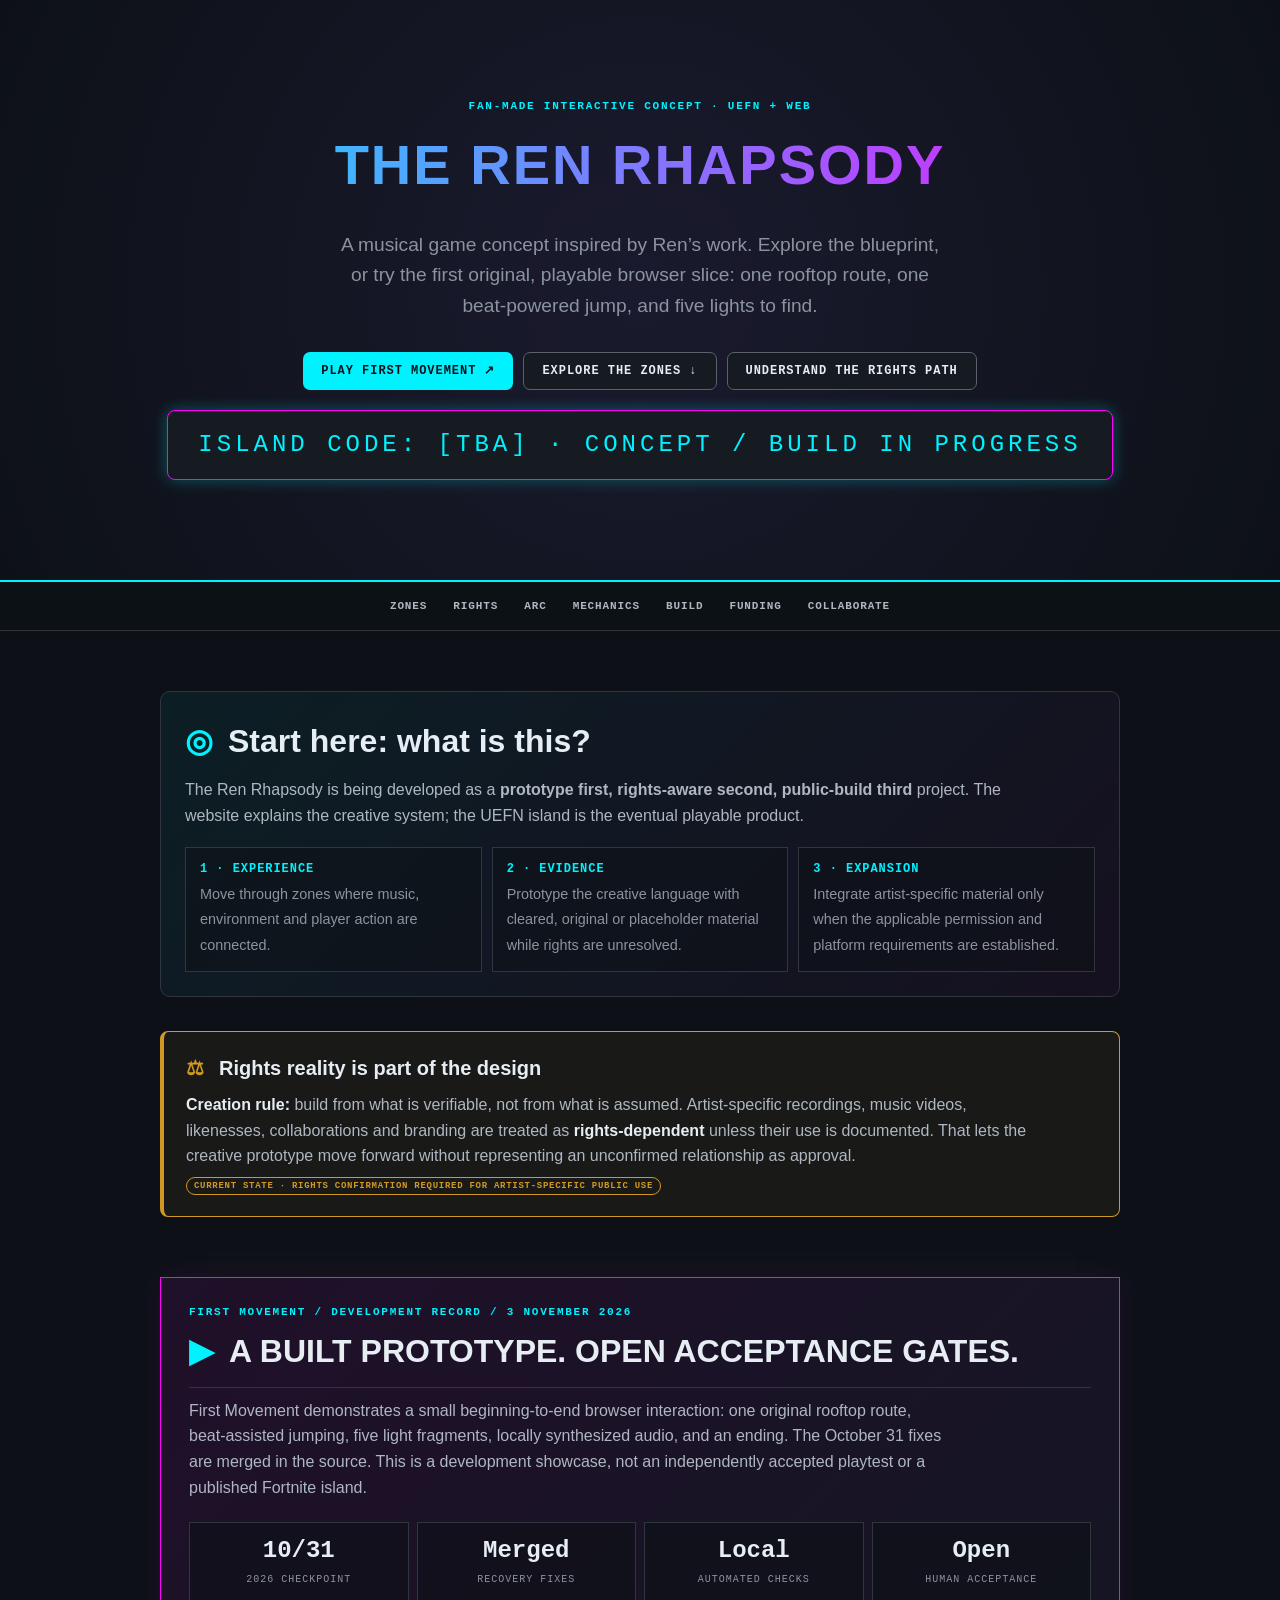
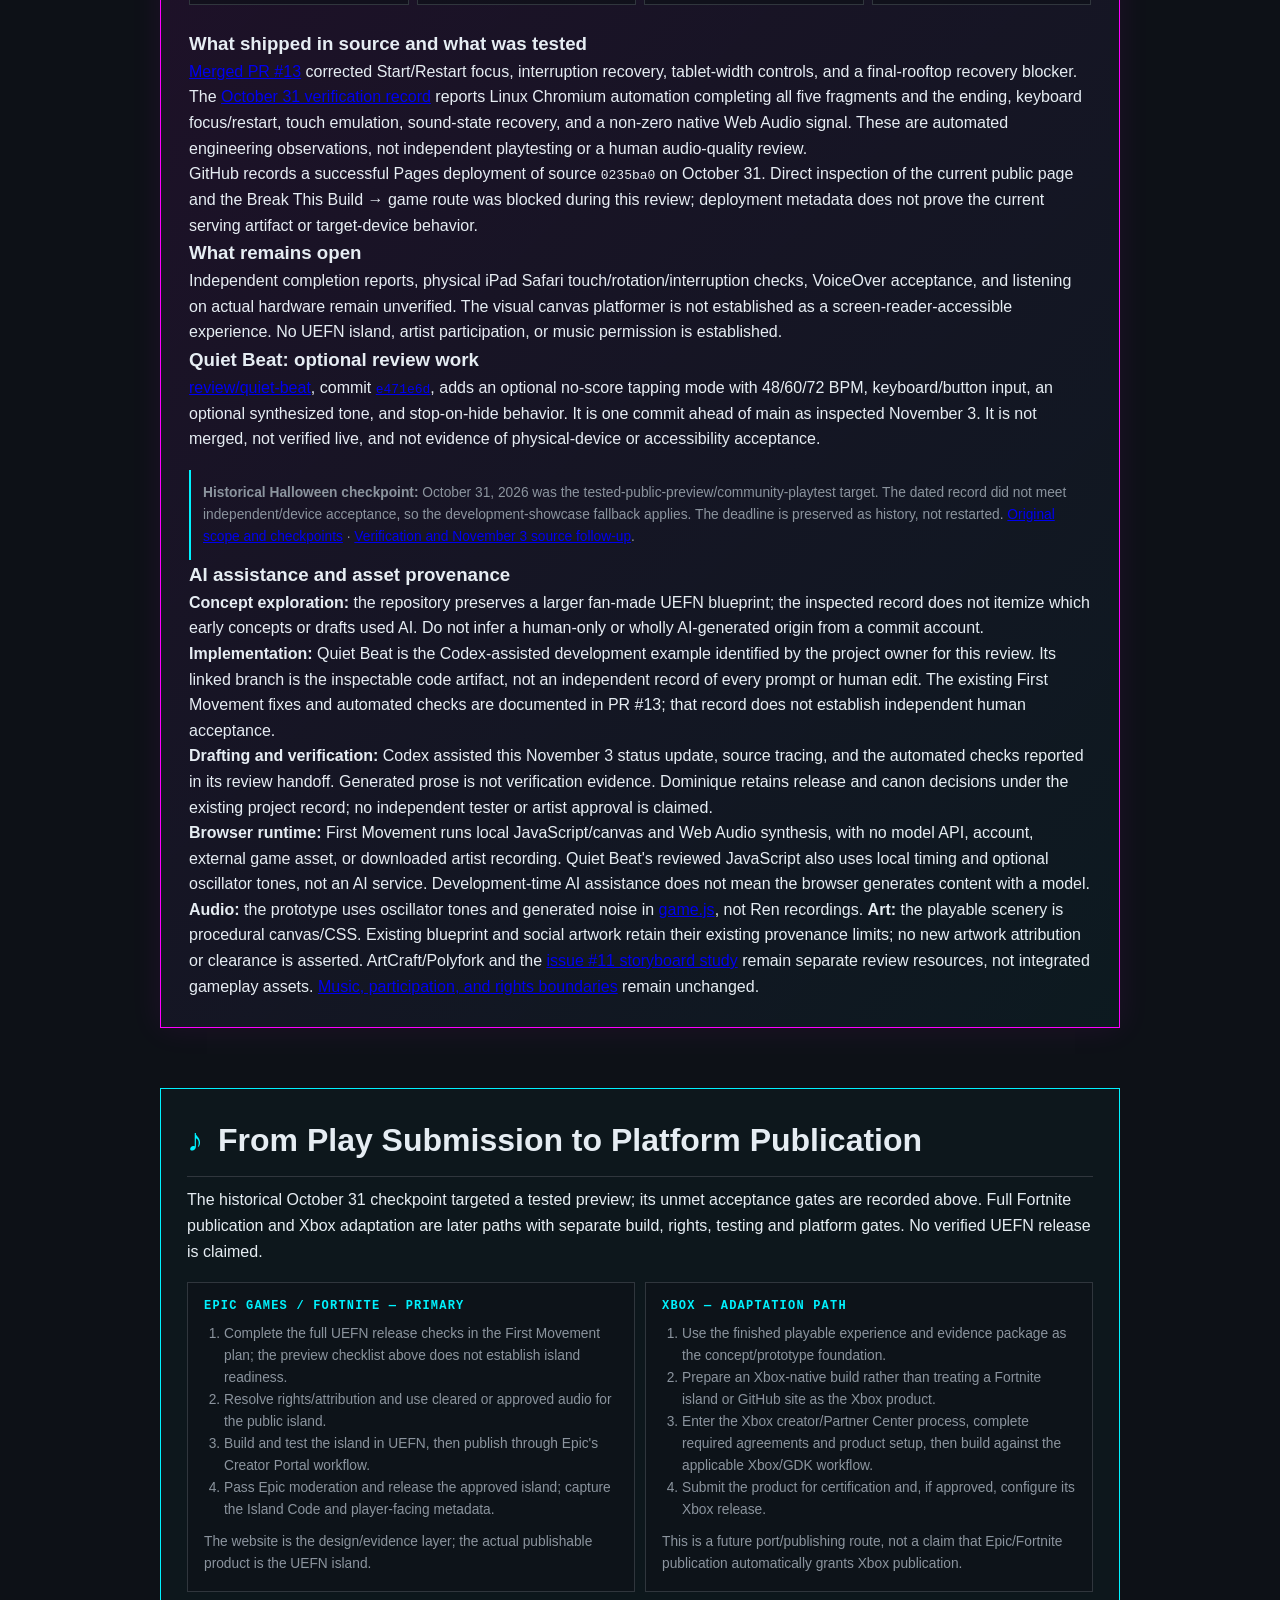
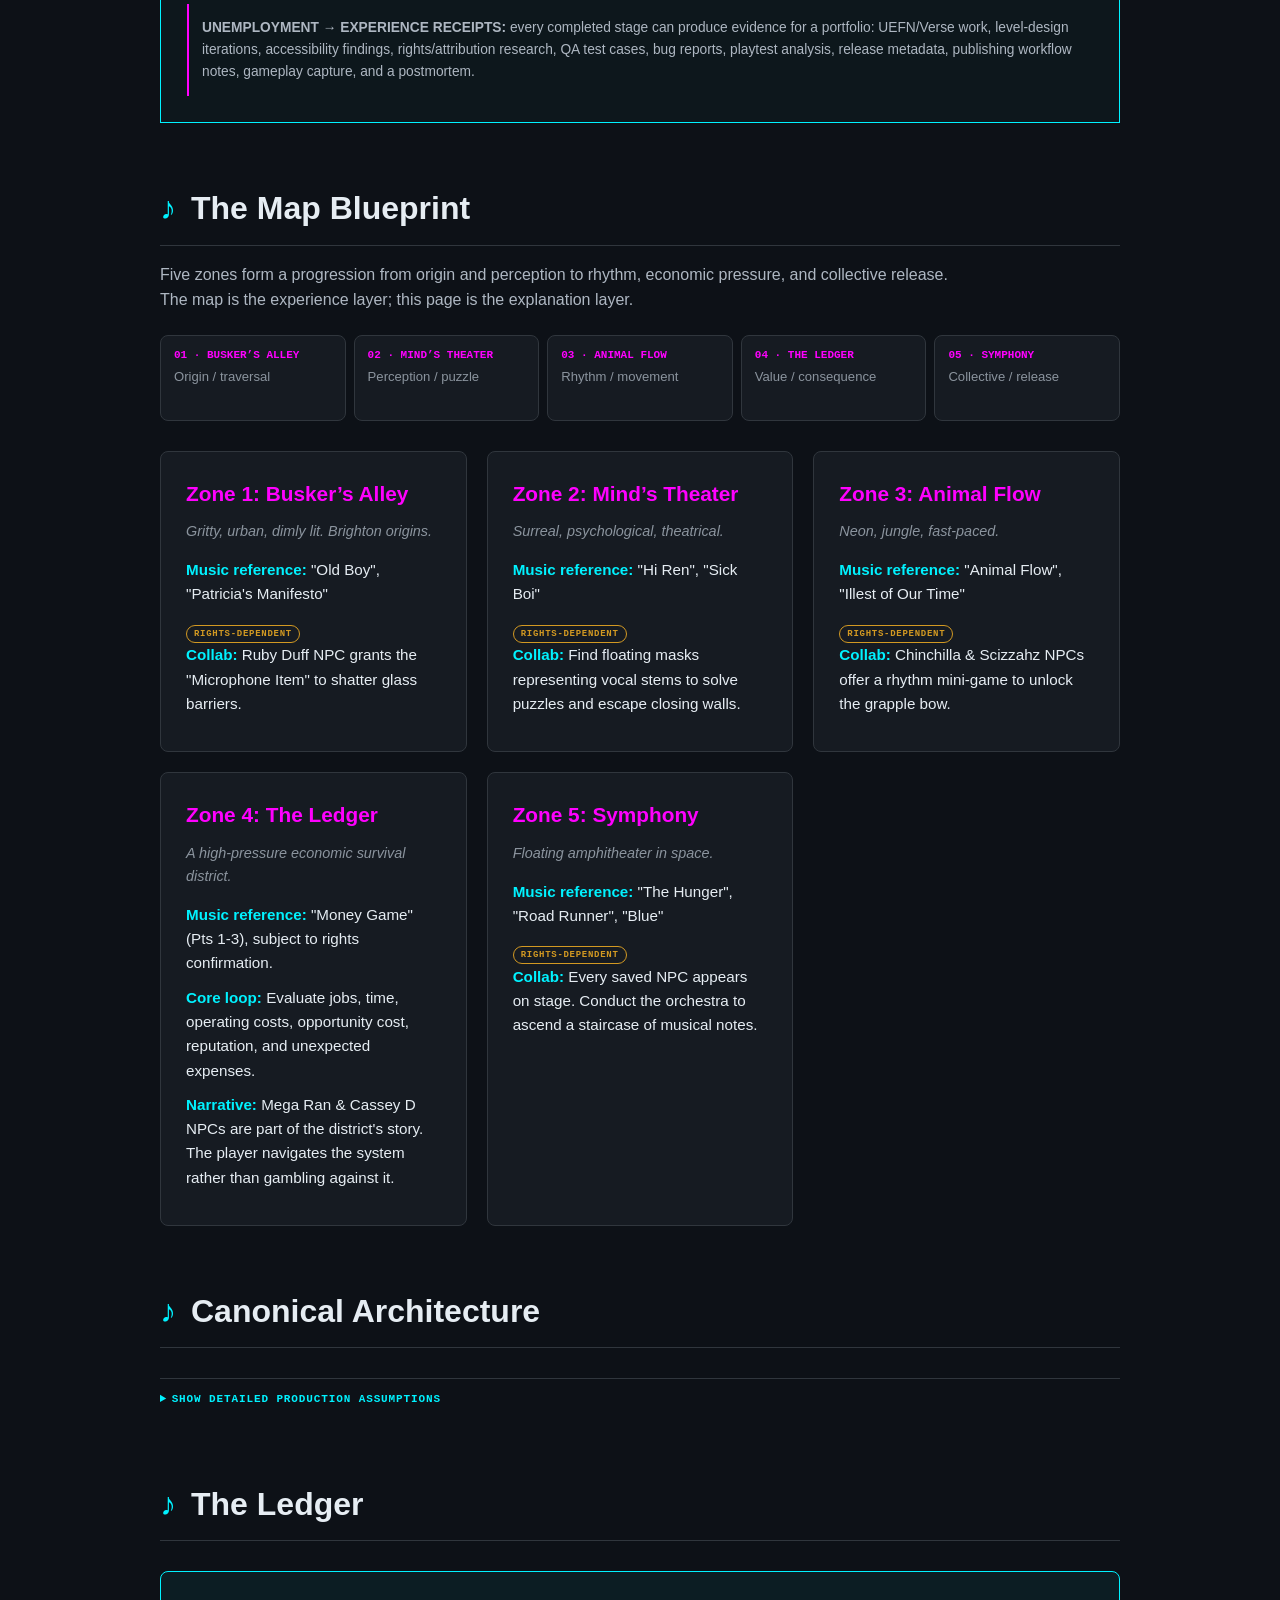
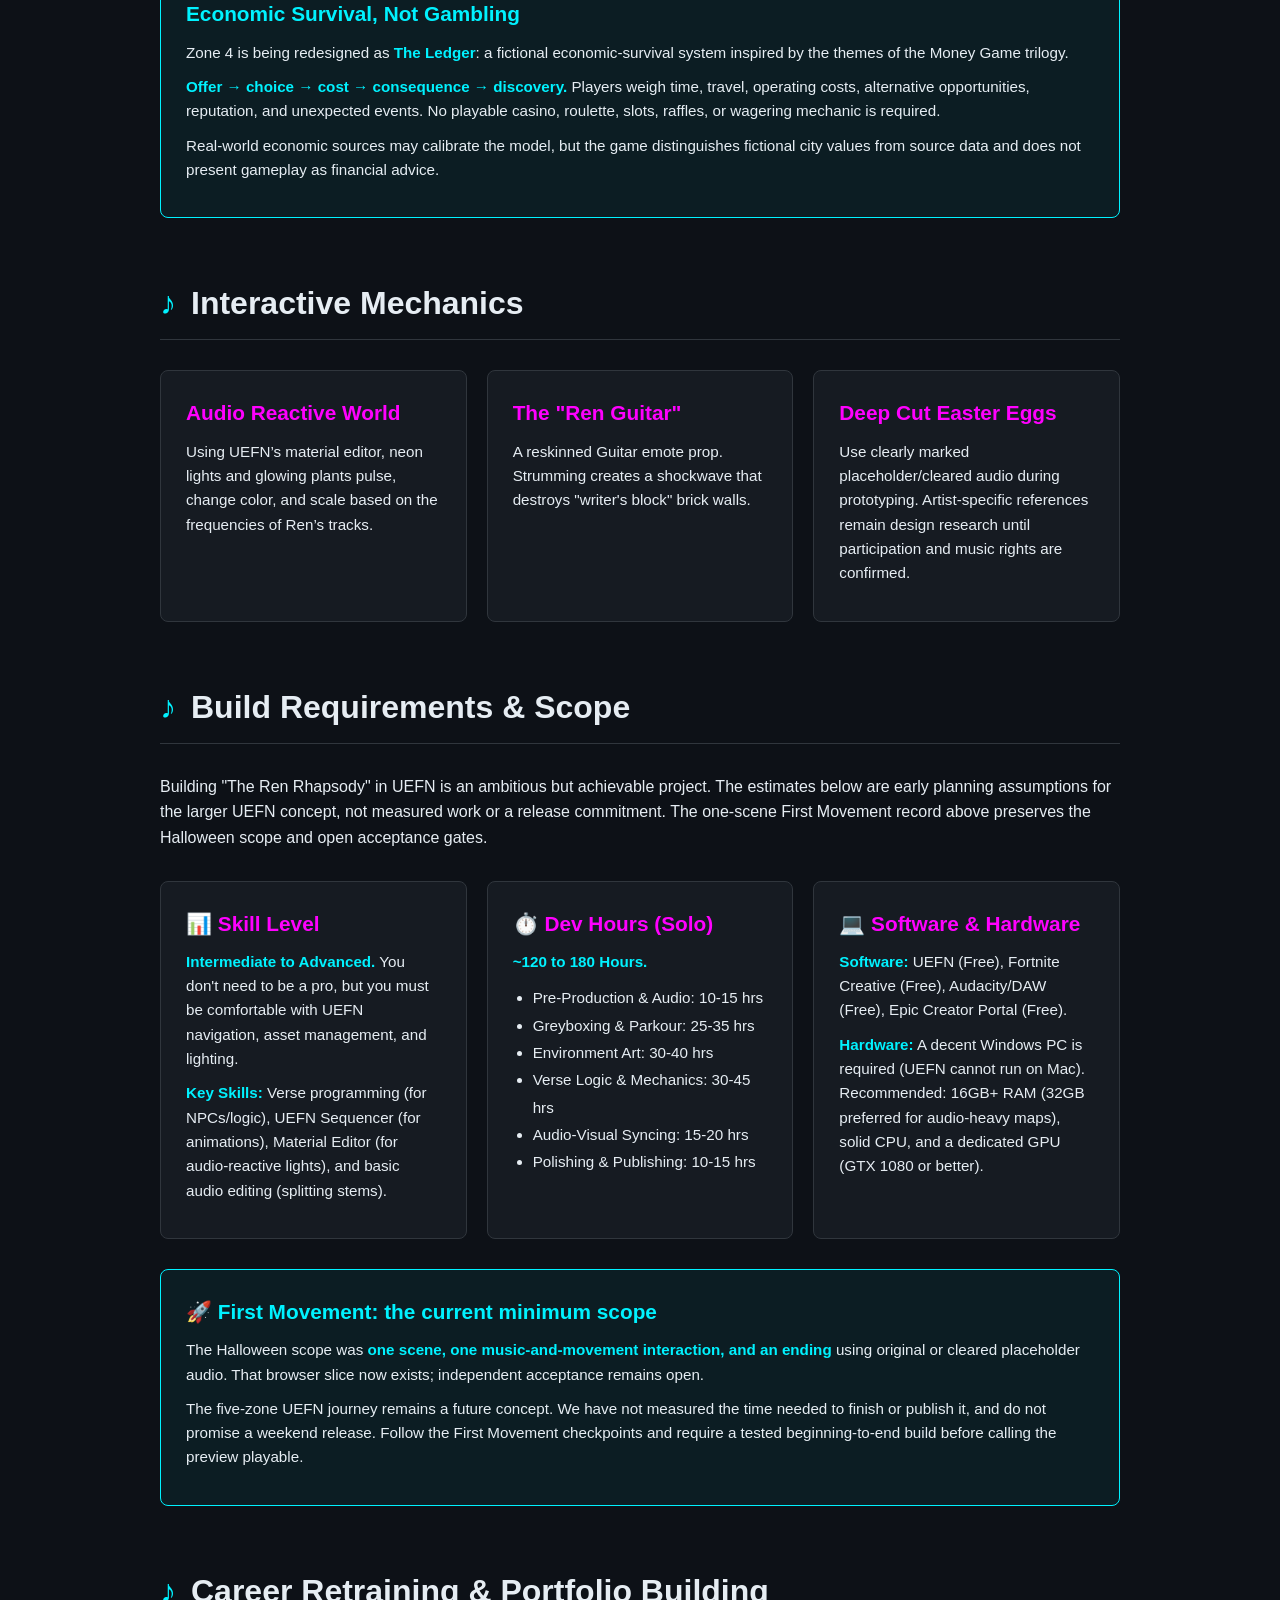
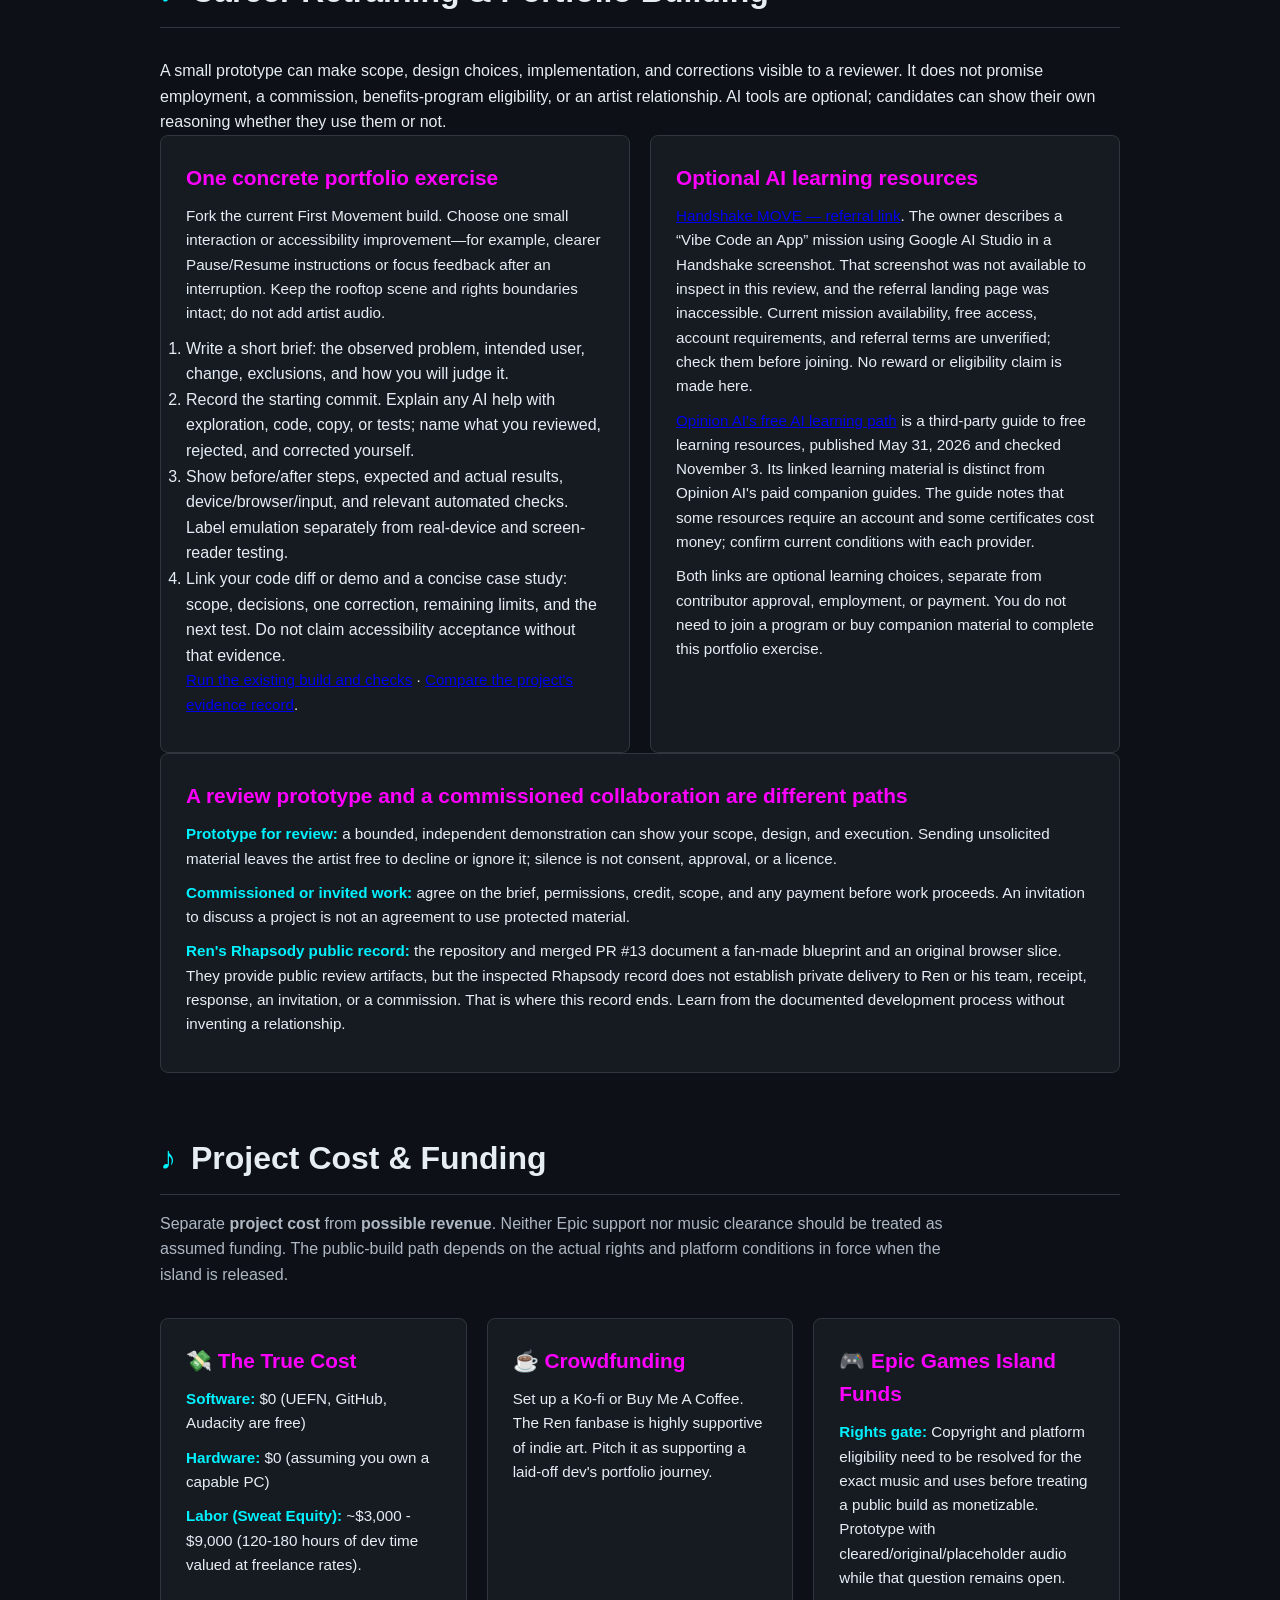
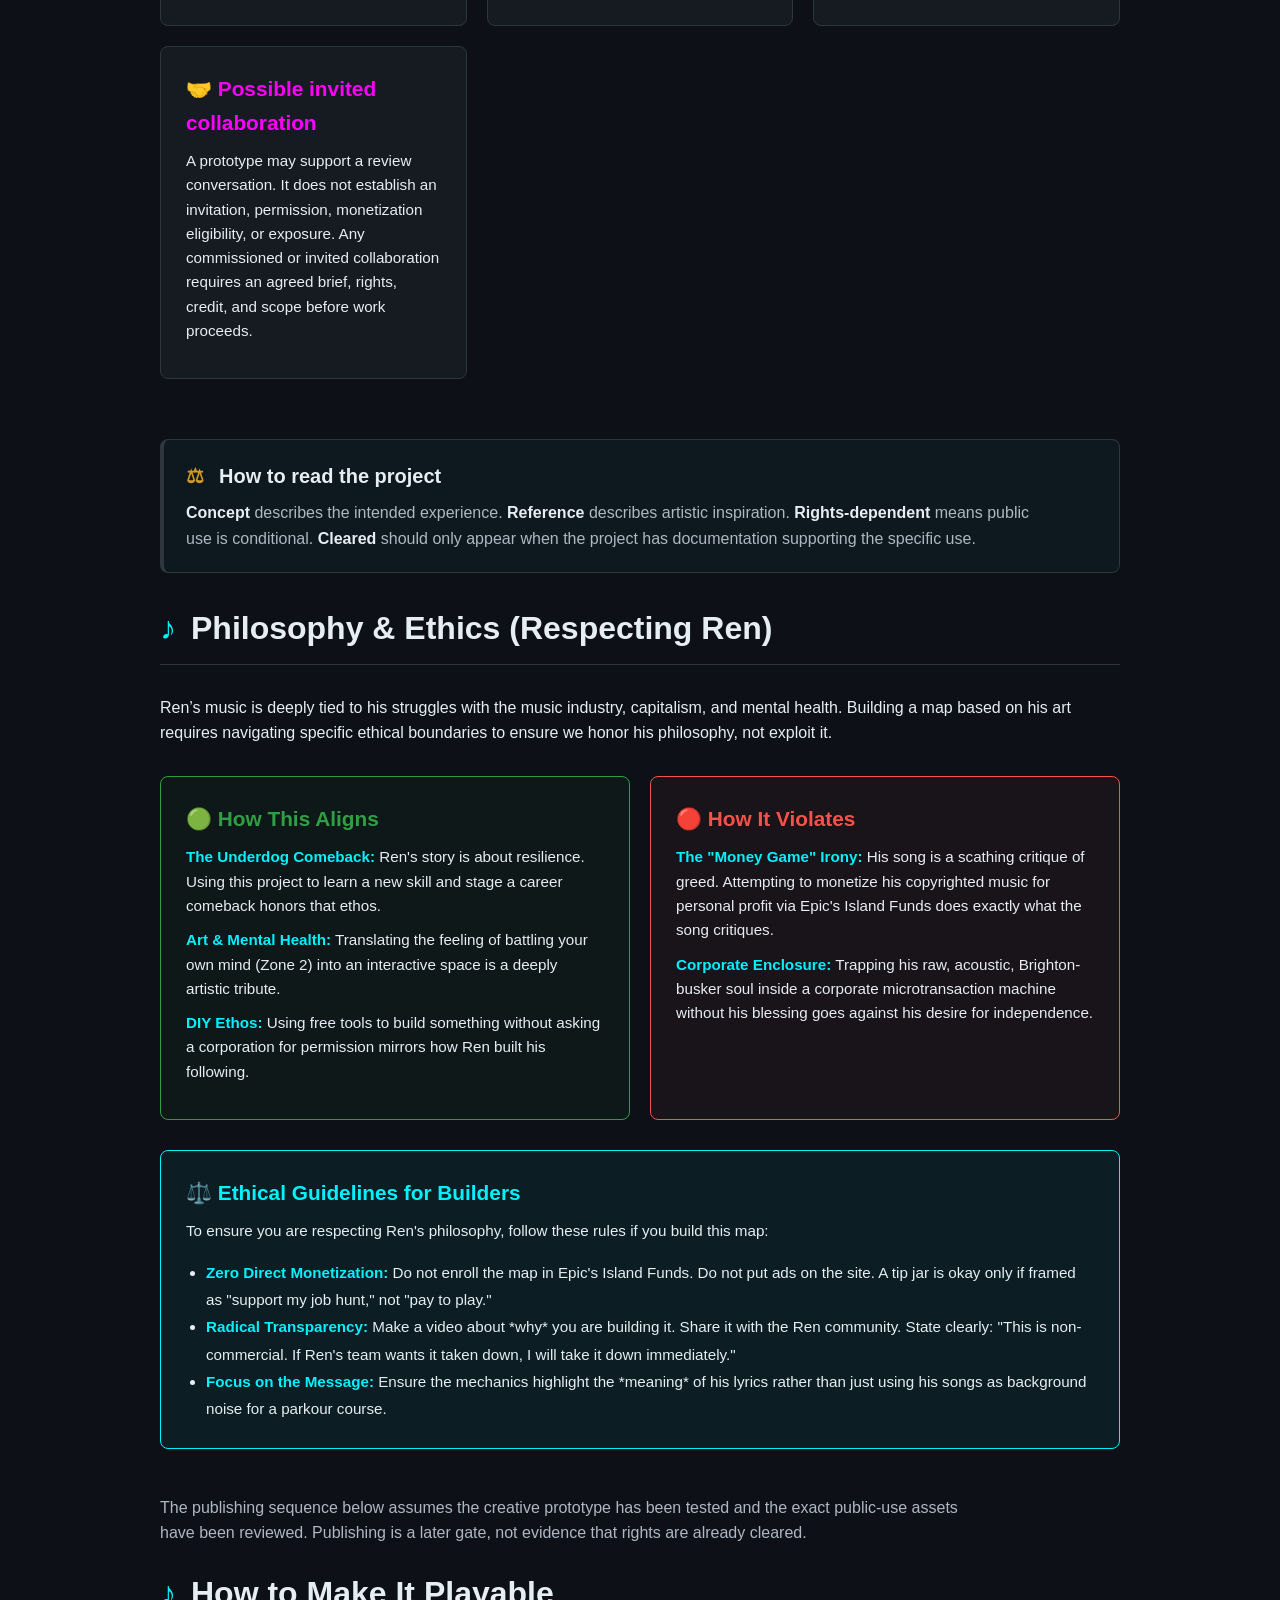
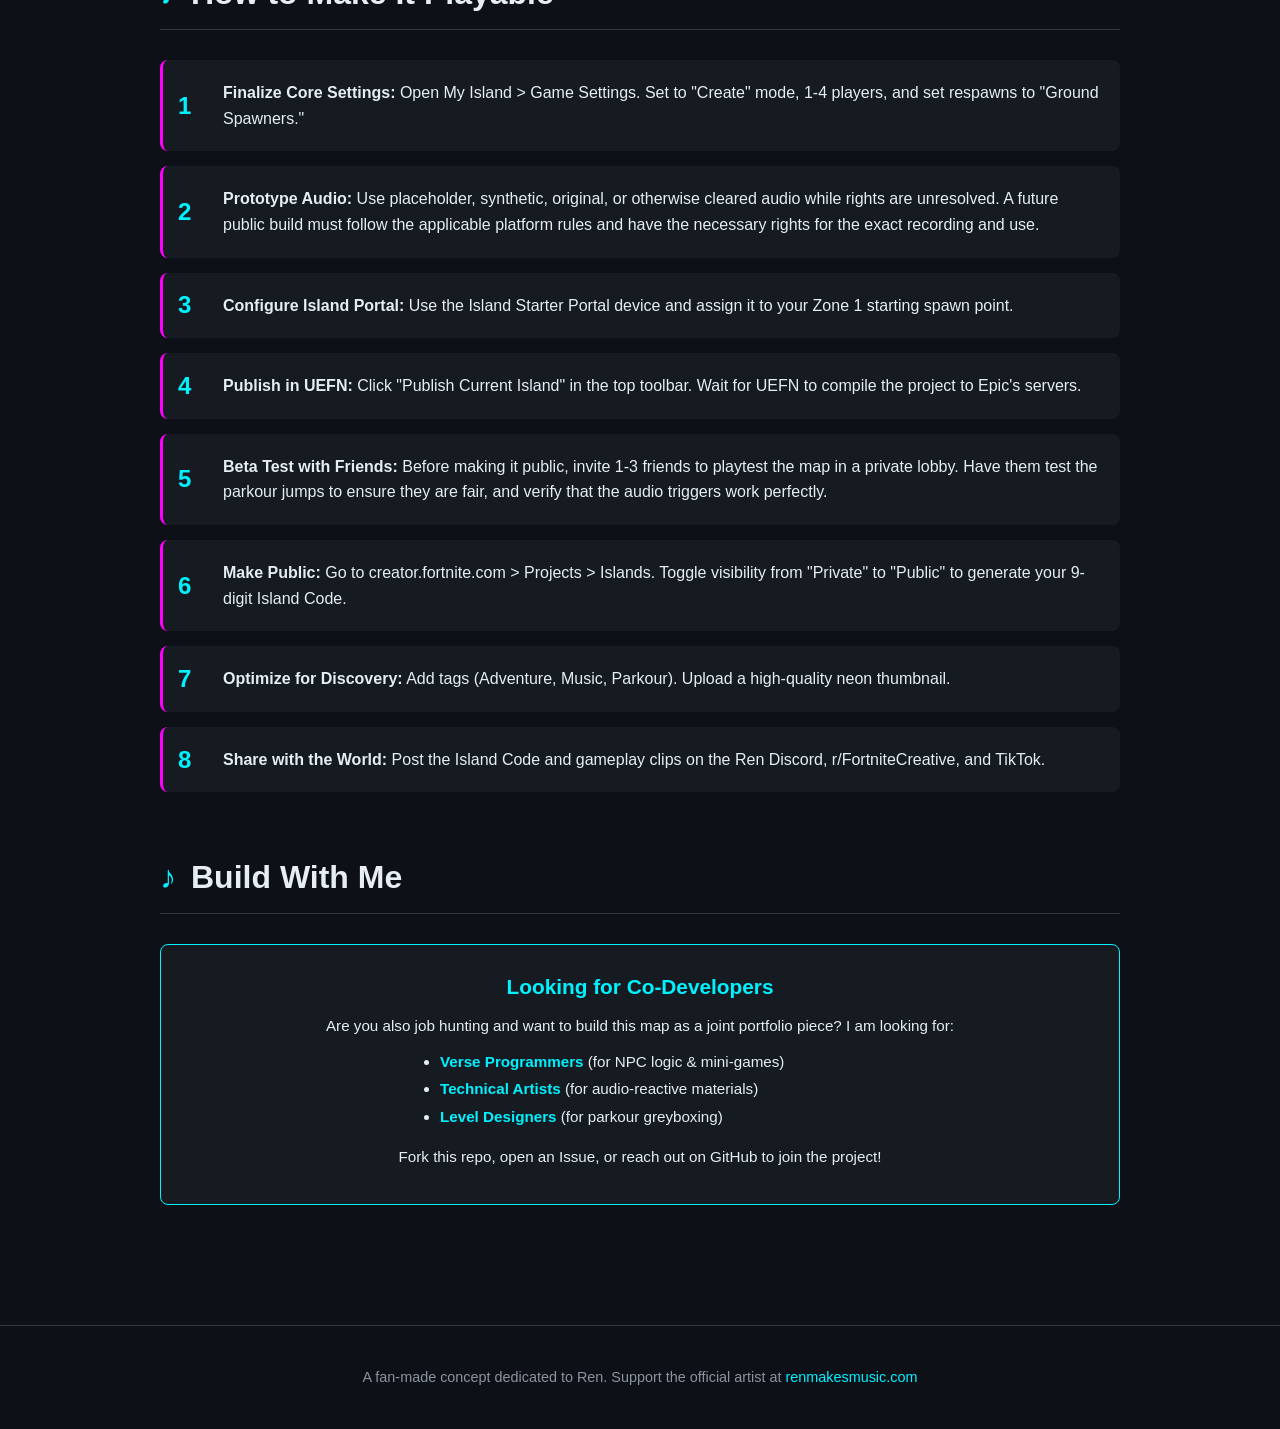
==== commit acbca90d: "Record First Movement development evidence and optional portfolio practice" ====
--- a/index.html
+++ b/index.html
@@ -302,35 +302,34 @@
         </section>
 
         <section class="mission-control" id="play-submission" aria-labelledby="play-title">
-            <div class="mission-kicker">Halloween 2026 / First Movement</div>
-            <h2 id="play-title">ONE FINISHED PIECE. A TESTED PREVIEW.</h2>
-            <p class="mission-lead">October 31 remains the internal target for an independently tested public prototype and community playtest. An experimental browser slice is now playable: one original scene, one beat-powered jump, synthesized placeholder audio, and a short route to an ending. It is not yet independently validated, and it is not a Fortnite island. A one-zone UEFN prototype remains conditional on confirmed development access and a working build.</p>
-            <div class="mission-grid" aria-label="Personal preview planning checklist">
-                <div class="mission-stat"><strong id="play-days">—</strong><span>Days to target</span></div>
-                <div class="mission-stat"><strong id="play-percent">0%</strong><span>Local checklist selected</span></div>
-                <div class="mission-stat"><strong id="play-done">0/10</strong><span>Local selections</span></div>
-                <div class="mission-stat"><strong>10.31.26</strong><span>Preview target</span></div>
-            </div>
-            <div class="mission-bar" aria-label="Local checklist selections"><span id="play-bar"></span></div>
-            <div class="mission-gates" id="play-gates">
-                <label class="mission-gate"><input type="checkbox" data-play-gate="loop"><span><b>COMPLETE SHORT EXPERIENCE</b><small>One scene, one meaningful music-and-movement action, and an ending work.</small></span></label>
-                <label class="mission-gate"><input type="checkbox" data-play-gate="audio"><span><b>DOCUMENTED AUDIO</b><small>Original or cleared placeholder audio has source and permitted-use evidence.</small></span></label>
-                <label class="mission-gate"><input type="checkbox" data-play-gate="route"><span><b>BROWSER / IPAD ROUTE</b><small>The actual preview entry route works from Break This Build on iPad.</small></span></label>
-                <label class="mission-gate"><input type="checkbox" data-play-gate="independent"><span><b>INDEPENDENT COMPLETION</b><small>Participants complete the chosen build and provide reproducible observations.</small></span></label>
-                <label class="mission-gate"><input type="checkbox" data-play-gate="access"><span><b>ACCESSIBILITY FINDINGS</b><small>Input and assistive-technology checks are recorded with known limitations.</small></span></label>
-                <label class="mission-gate"><input type="checkbox" data-play-gate="blockers"><span><b>BLOCKERS RESOLVED</b><small>Blocking bugs are fixed and retested before opening the preview.</small></span></label>
-                <label class="mission-gate"><input type="checkbox" data-play-gate="capture"><span><b>GAMEPLAY EVIDENCE</b><small>Capture shows the actual beginning-to-end build, not a concept animation.</small></span></label>
-                <label class="mission-gate"><input type="checkbox" data-play-gate="record"><span><b>REVISION AND TEST RECORD</b><small>Build identifier, results and audio provenance are assembled.</small></span></label>
-                <label class="mission-gate"><input type="checkbox" data-play-gate="url"><span><b>RELEASE LINK VERIFIED</b><small>An independent participant can open the actual preview and follow instructions.</small></span></label>
-                <label class="mission-gate"><input type="checkbox" data-play-gate="next"><span><b>NEXT STEP AND LIMITATIONS</b><small>Public labels distinguish preview, future island, and remaining work.</small></span></label>
-            </div>
-            <div class="mission-ready" id="play-ready">LOCAL PLANNING ONLY — RELEASE EVIDENCE REQUIRED.</div>
-            <div class="mission-note"><strong>Evidence before release:</strong> these selections are stored only in this browser and do not establish completed work, accessibility acceptance, artist permission, platform approval, or deployment. <a href="docs/HALLOWEEN-2026-FIRST-MOVEMENT.md">Read the checkpoints and release acceptance</a>. October 15: confirm environment and scope. October 17: require a complete prototype. October 24: independent testing. October 28: freeze and verify. October 31: open the tested preview. If playable acceptance fails, publish a clearly labeled development showcase and record the missed playable target.</div>
+            <div class="mission-kicker">First Movement / development record / 3 November 2026</div>
+            <h2 id="play-title">A BUILT PROTOTYPE. OPEN ACCEPTANCE GATES.</h2>
+            <p class="mission-lead">First Movement demonstrates a small beginning-to-end browser interaction: one original rooftop route, beat-assisted jumping, five light fragments, locally synthesized audio, and an ending. The October 31 fixes are merged in the source. This is a development showcase, not an independently accepted playtest or a published Fortnite island.</p>
+            <div class="mission-grid" aria-label="Evidence status, not a countdown">
+                <div class="mission-stat"><strong>10/31</strong><span>2026 checkpoint</span></div>
+                <div class="mission-stat"><strong>Merged</strong><span>Recovery fixes</span></div>
+                <div class="mission-stat"><strong>Local</strong><span>Automated checks</span></div>
+                <div class="mission-stat"><strong>Open</strong><span>Human acceptance</span></div>
+            </div>
+            <h3>What shipped in source and what was tested</h3>
+            <p><a href="https://github.com/ibloud/ren-rhapsody/pull/13">Merged PR #13</a> corrected Start/Restart focus, interruption recovery, tablet-width controls, and a final-rooftop recovery blocker. The <a href="https://github.com/ibloud/ren-rhapsody/blob/0235ba0094347f03594b9b8c4f0d3f984f59561b/docs/FIRST-MOVEMENT-VERIFICATION-2026-10-31.md">October 31 verification record</a> reports Linux Chromium automation completing all five fragments and the ending, keyboard focus/restart, touch emulation, sound-state recovery, and a non-zero native Web Audio signal. These are automated engineering observations, not independent playtesting or a human audio-quality review.</p>
+            <p>GitHub records a successful Pages deployment of source <code>0235ba0</code> on October 31. Direct inspection of the current public page and the Break This Build → game route was blocked during this review; deployment metadata does not prove the current serving artifact or target-device behavior.</p>
+            <h3>What remains open</h3>
+            <p>Independent completion reports, physical iPad Safari touch/rotation/interruption checks, VoiceOver acceptance, and listening on actual hardware remain unverified. The visual canvas platformer is not established as a screen-reader-accessible experience. No UEFN island, artist participation, or music permission is established.</p>
+            <h3>Quiet Beat: optional review work</h3>
+            <p><a href="https://github.com/ibloud/ren-rhapsody/tree/review/quiet-beat">review/quiet-beat</a>, commit <a href="https://github.com/ibloud/ren-rhapsody/commit/e471e6db31115020660a885aefab70c32bed1347"><code>e471e6d</code></a>, adds an optional no-score tapping mode with 48/60/72 BPM, keyboard/button input, an optional synthesized tone, and stop-on-hide behavior. It is one commit ahead of main as inspected November 3. It is not merged, not verified live, and not evidence of physical-device or accessibility acceptance.</p>
+            <div class="mission-note"><strong>Historical Halloween checkpoint:</strong> October 31, 2026 was the tested-public-preview/community-playtest target. The dated record did not meet independent/device acceptance, so the development-showcase fallback applies. The deadline is preserved as history, not restarted. <a href="docs/HALLOWEEN-2026-FIRST-MOVEMENT.md">Original scope and checkpoints</a> · <a href="docs/FIRST-MOVEMENT-VERIFICATION-2026-10-31.md">Verification and November 3 source follow-up</a>.</div>
+            <h3 id="ai-disclosure">AI assistance and asset provenance</h3>
+            <p><strong>Concept exploration:</strong> the repository preserves a larger fan-made UEFN blueprint; the inspected record does not itemize which early concepts or drafts used AI. Do not infer a human-only or wholly AI-generated origin from a commit account.</p>
+            <p><strong>Implementation:</strong> Quiet Beat is the Codex-assisted development example identified by the project owner for this review. Its linked branch is the inspectable code artifact, not an independent record of every prompt or human edit. The existing First Movement fixes and automated checks are documented in PR #13; that record does not establish independent human acceptance.</p>
+            <p><strong>Drafting and verification:</strong> Codex assisted this November 3 status update, source tracing, and the automated checks reported in its review handoff. Generated prose is not verification evidence. Dominique retains release and canon decisions under the existing project record; no independent tester or artist approval is claimed.</p>
+            <p><strong>Browser runtime:</strong> First Movement runs local JavaScript/canvas and Web Audio synthesis, with no model API, account, external game asset, or downloaded artist recording. Quiet Beat's reviewed JavaScript also uses local timing and optional oscillator tones, not an AI service. Development-time AI assistance does not mean the browser generates content with a model.</p>
+            <p><strong>Audio:</strong> the prototype uses oscillator tones and generated noise in <a href="https://github.com/ibloud/ren-rhapsody/blob/0235ba0094347f03594b9b8c4f0d3f984f59561b/play/game.js">game.js</a>, not Ren recordings. <strong>Art:</strong> the playable scenery is procedural canvas/CSS. Existing blueprint and social artwork retain their existing provenance limits; no new artwork attribution or clearance is asserted. ArtCraft/Polyfork and the <a href="https://github.com/ibloud/ren-rhapsody/pull/12">issue #11 storyboard study</a> remain separate review resources, not integrated gameplay assets. <a href="docs/PROVENANCE-AND-MUSIC-RIGHTS.md">Music, participation, and rights boundaries</a> remain unchanged.</p>
         </section>
 
         <section class="platform-roadmap" id="platform-publishing">
             <h2>From Play Submission to Platform Publication</h2>
-            <p>The October 31 target is a tested preview. Full Fortnite publication and Xbox adaptation are later paths with separate build, rights, testing and platform gates. No verified UEFN release is claimed.</p>
+            <p>The historical October 31 checkpoint targeted a tested preview; its unmet acceptance gates are recorded above. Full Fortnite publication and Xbox adaptation are later paths with separate build, rights, testing and platform gates. No verified UEFN release is claimed.</p>
             <div class="platform-grid">
                 <div class="platform-card"><h3>Epic Games / Fortnite — primary</h3><ol><li>Complete the full UEFN release checks in the First Movement plan; the preview checklist above does not establish island readiness.</li><li>Resolve rights/attribution and use cleared or approved audio for the public island.</li><li>Build and test the island in UEFN, then publish through Epic's Creator Portal workflow.</li><li>Pass Epic moderation and release the approved island; capture the Island Code and player-facing metadata.</li></ol><p style="margin-top:10px">The website is the design/evidence layer; the actual publishable product is the UEFN island.</p></div>
                 <div class="platform-card"><h3>Xbox — adaptation path</h3><ol><li>Use the finished playable experience and evidence package as the concept/prototype foundation.</li><li>Prepare an Xbox-native build rather than treating a Fortnite island or GitHub site as the Xbox product.</li><li>Enter the Xbox creator/Partner Center process, complete required agreements and product setup, then build against the applicable Xbox/GDK workflow.</li><li>Submit the product for certification and, if approved, configure its Xbox release.</li></ol><p style="margin-top:10px">This is a future port/publishing route, not a claim that Epic/Fortnite publication automatically grants Xbox publication.</p></div>
@@ -437,7 +436,7 @@
         <!-- Build Requirements -->
         <section id="dev-scope">
             <h2>Build Requirements & Scope</h2>
-            <p>Building "The Ren Rhapsody" in UEFN is an ambitious but achievable project. The estimates below are early planning assumptions for the larger UEFN concept, not measured work or a release commitment. The one-scene First Movement plan above sets the Halloween scope.</p>
+            <p>Building "The Ren Rhapsody" in UEFN is an ambitious but achievable project. The estimates below are early planning assumptions for the larger UEFN concept, not measured work or a release commitment. The one-scene First Movement record above preserves the Halloween scope and open acceptance gates.</p>
             
             <div class="zone-grid" style="margin-top: 30px; margin-bottom: 30px;">
                 <div class="card">
@@ -468,7 +467,7 @@
 
             <div class="card" style="border-color: var(--accent-cyan); background: rgba(0, 242, 255, 0.05);">
                 <h3 style="color: var(--accent-cyan);">🚀 First Movement: the current minimum scope</h3>
-                <p>For Halloween, build <strong>one scene, one music-and-movement interaction, and an ending</strong> using original or cleared placeholder audio. The browser preview is the default path.</p>
+                <p>The Halloween scope was <strong>one scene, one music-and-movement interaction, and an ending</strong> using original or cleared placeholder audio. That browser slice now exists; independent acceptance remains open.</p>
                 <p style="margin-top: 10px;">The five-zone UEFN journey remains a future concept. We have not measured the time needed to finish or publish it, and do not promise a weekend release. Follow the First Movement checkpoints and require a tested beginning-to-end build before calling the preview playable.</p>
             </div>
             </details>
@@ -476,46 +475,32 @@
 
         <!-- Career Retraining Section -->
         <section id="career-retraining">
-            <h2>Career Retraining & Portfolio Building</h2>
-            <p>Are you recently laid off and looking to pivot into the tech or gaming industry? Building this map is a 100% free, project-based learning course that looks incredible on a resume. Here is how this project translates to a new career.</p>
-            
-            <div class="zone-grid" style="margin-top: 30px; margin-bottom: 30px;">
-                <div class="card">
-                    <h3>🎓 Transferable Tech Skills</h3>
-                    <p>By building this map, you will self-teach highly sought-after skills:</p>
-                    <ul>
-                        <li><strong>Object-Oriented Programming:</strong> Writing Verse code teaches logic applicable to C#, Python, and Java.</li>
-                        <li><strong>Technical Art:</strong> Using UEFN's Material Editor teaches node-based shader logic (used in Unity and Unreal Engine).</li>
-                        <li><strong>Level Design:</strong> Spatial reasoning, player flow, and UX/UI design.</li>
-                        <li><strong>Project Management:</strong> Taking a concept from greybox to production.</li>
-                    </ul>
-                </div>
-
-                <div class="card">
-                    <h3>💼 Resume & Portfolio Outcomes</h3>
-                    <p>Once finished, you don't just have a map—you have portfolio pieces.</p>
-                    <ul>
-                        <li><strong>For Game Studios:</strong> A playable level demonstrating pacing, mechanics, and art direction.</li>
-                        <li><strong>For Tech Roles:</strong> A GitHub repository containing your custom Verse scripts and logic flows.</li>
-                        <li><strong>For UI/UX Roles:</strong> A case study on player feedback, lighting cues, and interactive audio design.</li>
-                    </ul>
-                </div>
-
-                <div class="card">
-                    <h3>📚 Free Learning Resources</h3>
-                    <p>You don't need a paid bootcamp. Everything you need is free:</p>
-                    <ul>
-                        <li><strong>UEFN & Verse:</strong> Epic Games' official Creative Devs YouTube channel.</li>
-                        <li><strong>Audio Editing:</strong> Audacity (free open-source DAW) tutorials on YouTube.</li>
-                        <li><strong>3D Art:</strong> Blender Guru (free) for custom props if you want to take it further.</li>
-                    </ul>
-                </div>
-            </div>
-
-            <div class="card" style="border-color: var(--accent-magenta); background: rgba(255, 0, 255, 0.05);">
-                <h3 style="color: var(--accent-magenta);">📋 Unemployment & Vocational Rehab Justification</h3>
-                <p>If your unemployment office or vocational rehabilitation program requires you to justify your learning hours, you can classify this project as a <strong>"Self-Directed Game Development Bootcamp."</strong></p>
-                <p style="margin-top: 10px;">Log your hours (e.g., 30 hours/week) as active retraining. You are learning an industry-standard engine (Unreal Engine 5 framework), a proprietary programming language (Verse), and producing a tangible, published software product at the end. This qualifies as active upskilling for roles in QA testing, level design, technical art, and software development.</p>
+            <h2>Career Retraining &amp; Portfolio Building</h2>
+            <p>A small prototype can make scope, design choices, implementation, and corrections visible to a reviewer. It does not promise employment, a commission, benefits-program eligibility, or an artist relationship. AI tools are optional; candidates can show their own reasoning whether they use them or not.</p>
+            <div class="zone-grid">
+                <div class="card">
+                    <h3>One concrete portfolio exercise</h3>
+                    <p>Fork the current First Movement build. Choose one small interaction or accessibility improvement—for example, clearer Pause/Resume instructions or focus feedback after an interruption. Keep the rooftop scene and rights boundaries intact; do not add artist audio.</p>
+                    <ol>
+                        <li>Write a short brief: the observed problem, intended user, change, exclusions, and how you will judge it.</li>
+                        <li>Record the starting commit. Explain any AI help with exploration, code, copy, or tests; name what you reviewed, rejected, and corrected yourself.</li>
+                        <li>Show before/after steps, expected and actual results, device/browser/input, and relevant automated checks. Label emulation separately from real-device and screen-reader testing.</li>
+                        <li>Link your code diff or demo and a concise case study: scope, decisions, one correction, remaining limits, and the next test. Do not claim accessibility acceptance without that evidence.</li>
+                    </ol>
+                    <p><a href="https://github.com/ibloud/ren-rhapsody/blob/0235ba0094347f03594b9b8c4f0d3f984f59561b/play/README.md">Run the existing build and checks</a> · <a href="#play-submission">Compare the project's evidence record</a>.</p>
+                </div>
+                <div class="card">
+                    <h3>Optional AI learning resources</h3>
+                    <p><a href="https://joinhandshake.com/move-program/referral?referralCode=AB04EB&amp;utm_source=referral">Handshake MOVE — referral link</a>. The owner describes a “Vibe Code an App” mission using Google AI Studio in a Handshake screenshot. That screenshot was not available to inspect in this review, and the referral landing page was inaccessible. Current mission availability, free access, account requirements, and referral terms are unverified; check them before joining. No reward or eligibility claim is made here.</p>
+                    <p><a href="https://opinionai.substack.com/p/free-ai-courses-from-anthropic-google">Opinion AI's free AI learning path</a> is a third-party guide to free learning resources, published May 31, 2026 and checked November 3. Its linked learning material is distinct from Opinion AI's paid companion guides. The guide notes that some resources require an account and some certificates cost money; confirm current conditions with each provider.</p>
+                    <p>Both links are optional learning choices, separate from contributor approval, employment, or payment. You do not need to join a program or buy companion material to complete this portfolio exercise.</p>
+                </div>
+            </div>
+            <div class="card">
+                <h3>A review prototype and a commissioned collaboration are different paths</h3>
+                <p><strong>Prototype for review:</strong> a bounded, independent demonstration can show your scope, design, and execution. Sending unsolicited material leaves the artist free to decline or ignore it; silence is not consent, approval, or a licence.</p>
+                <p><strong>Commissioned or invited work:</strong> agree on the brief, permissions, credit, scope, and any payment before work proceeds. An invitation to discuss a project is not an agreement to use protected material.</p>
+                <p><strong>Ren's Rhapsody public record:</strong> the repository and merged PR #13 document a fan-made blueprint and an original browser slice. They provide public review artifacts, but the inspected Rhapsody record does not establish private delivery to Ren or his team, receipt, response, an invitation, or a commission. That is where this record ends. Learn from the documented development process without inventing a relationship.</p>
             </div>
         </section>
 
@@ -540,8 +525,8 @@
                     <p><strong>Rights gate:</strong> Copyright and platform eligibility need to be resolved for the exact music and uses before treating a public build as monetizable. Prototype with cleared/original/placeholder audio while that question remains open.</p>
                 </div>
                 <div class="card">
-                    <h3>🤝 Official Partnership</h3>
-                    <p>Build a polished "Zone 1" prototype, then pitch it to Ren's team for an official collaboration. This would allow legal monetization and massive exposure.</p>
+                    <h3>🤝 Possible invited collaboration</h3>
+                    <p>A prototype may support a review conversation. It does not establish an invitation, permission, monetization eligibility, or exposure. Any commissioned or invited collaboration requires an agreed brief, rights, credit, and scope before work proceeds.</p>
                 </div>
             </div>
         </section>
@@ -634,17 +619,6 @@
     </footer>
 
 
-<script>
-(() => {
- const target=new Date('2026-10-31T23:59:59-05:00'), key='renRhapsodyFirstMovementChecklistV1';
- const gates=[...document.querySelectorAll('[data-play-gate]')]; let state={};
- try{state=JSON.parse(localStorage.getItem(key)||'{}')}catch(e){}
- function render(){const done=gates.filter(x=>state[x.dataset.playGate]).length,p=Math.round(done/gates.length*100);document.getElementById('play-percent').textContent=p+'%';document.getElementById('play-done').textContent=done+'/'+gates.length;document.getElementById('play-bar').style.width=p+'%';document.getElementById('play-ready').textContent=p===100?'LOCAL CHECKLIST SELECTED — VERIFY LINKED EVIDENCE BEFORE RELEASE.':'LOCAL PLANNING ONLY — '+(gates.length-done)+' ITEMS UNSELECTED.';gates.forEach(x=>x.checked=!!state[x.dataset.playGate]);}
- gates.forEach(x=>x.addEventListener('change',()=>{state[x.dataset.playGate]=x.checked;try{localStorage.setItem(key,JSON.stringify(state))}catch(e){}render()}));
- function tick(){const s=Math.max(0,Math.floor((target-Date.now())/1000));document.getElementById('play-days').textContent=Math.floor(s/86400);}
- tick();setInterval(tick,1000);render();
-})();
-</script>
 
 </body>
 </html>
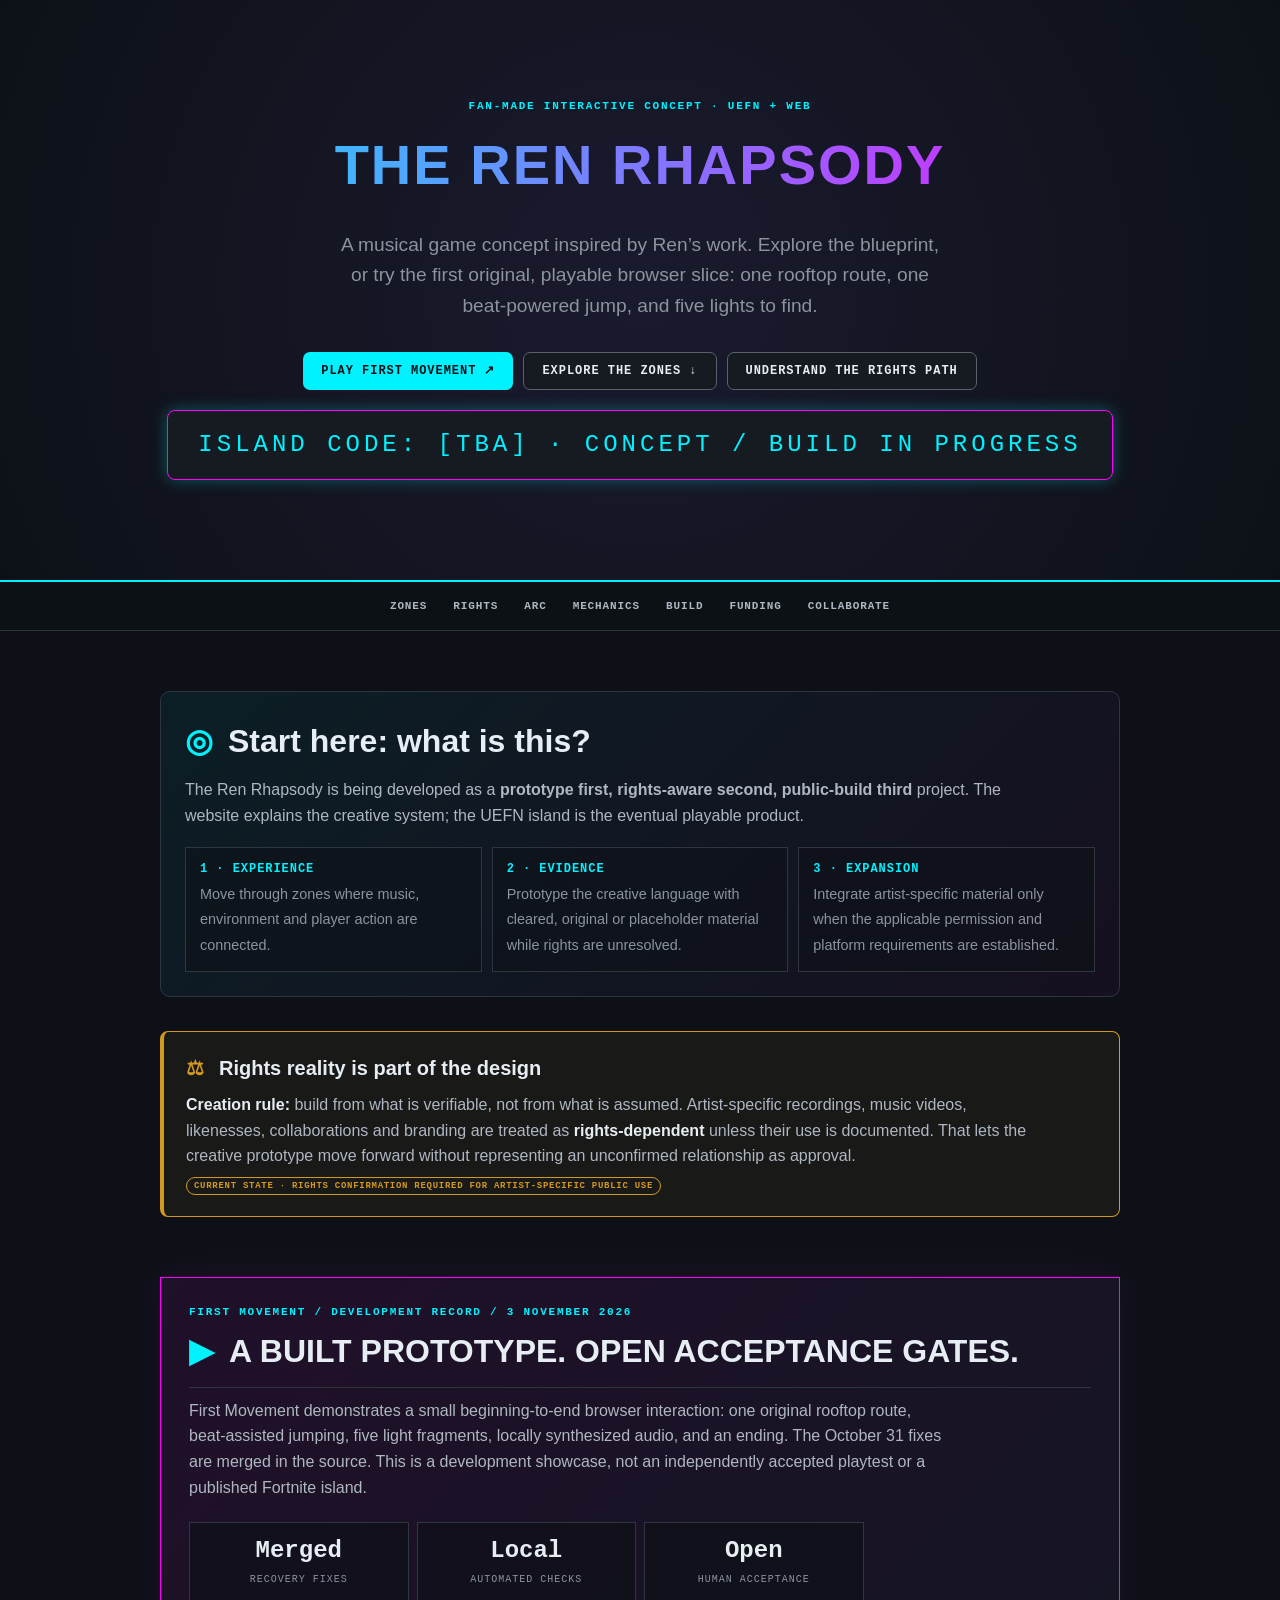
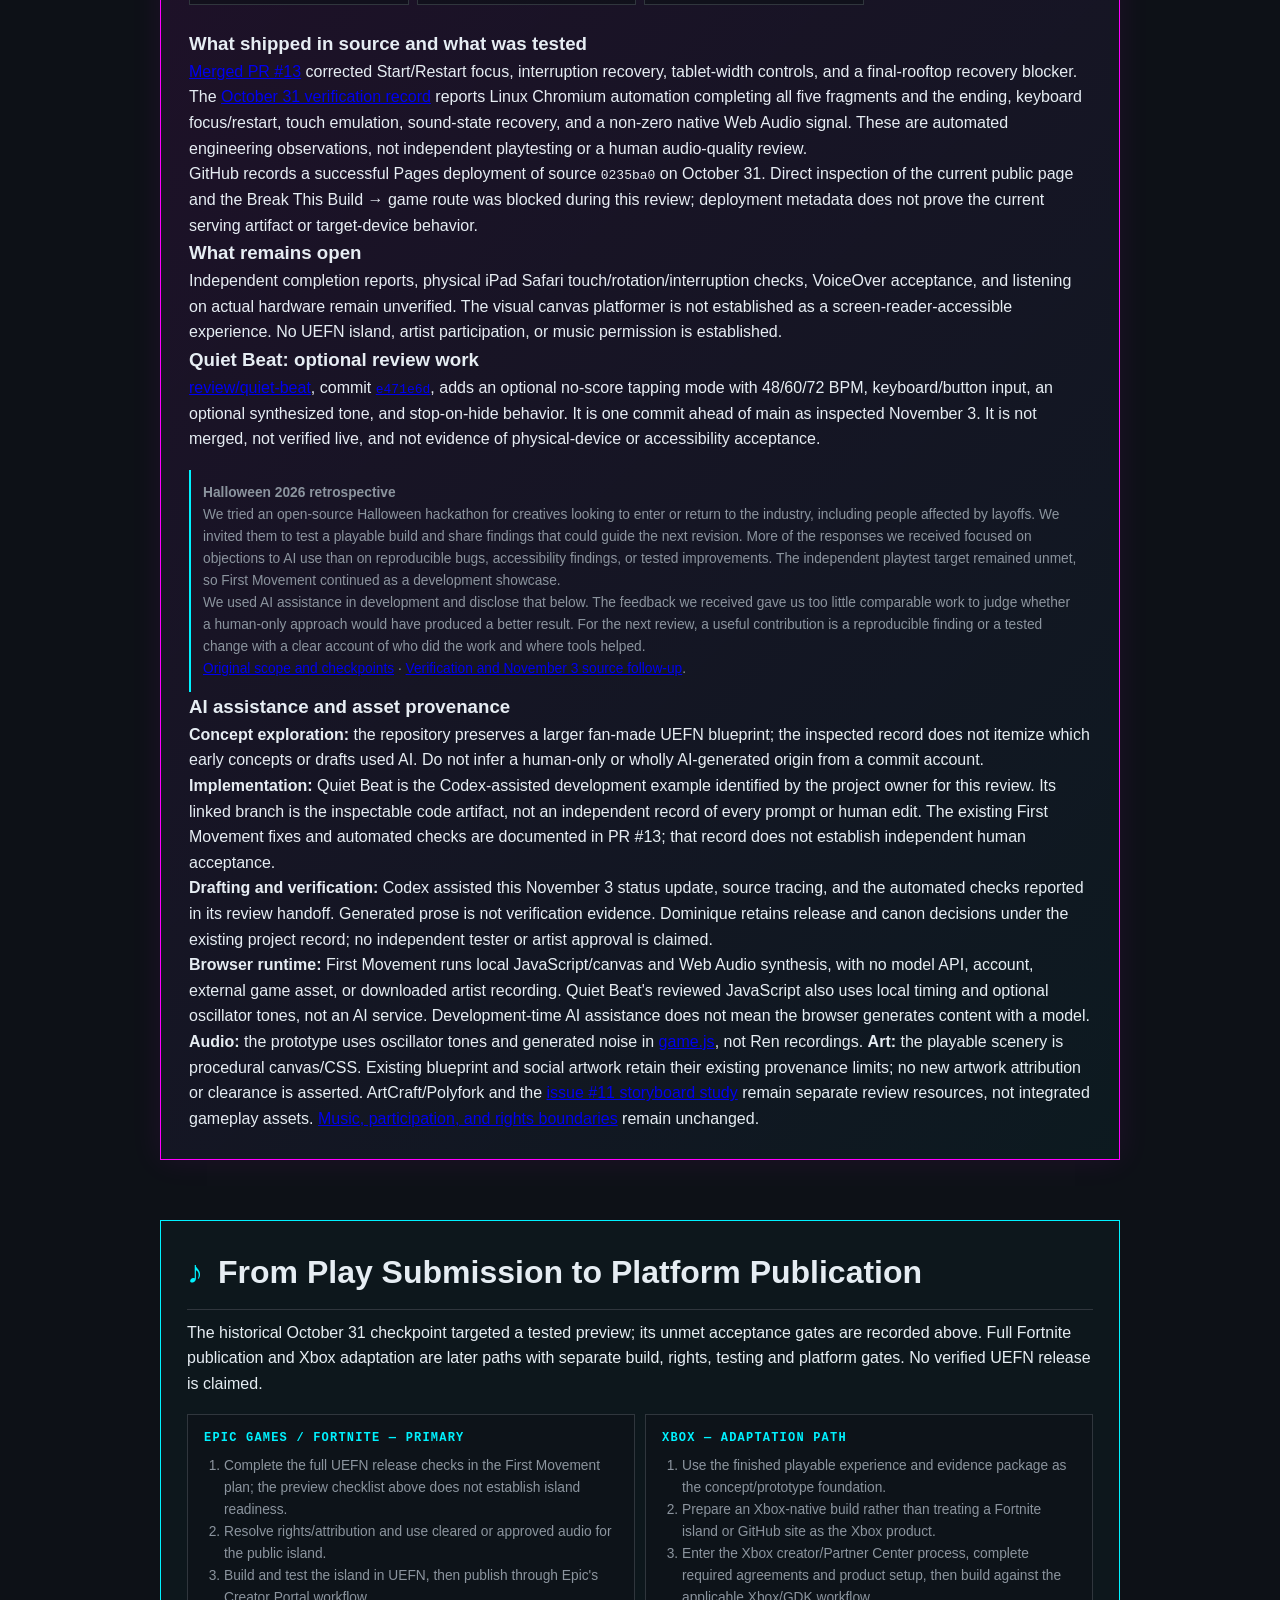
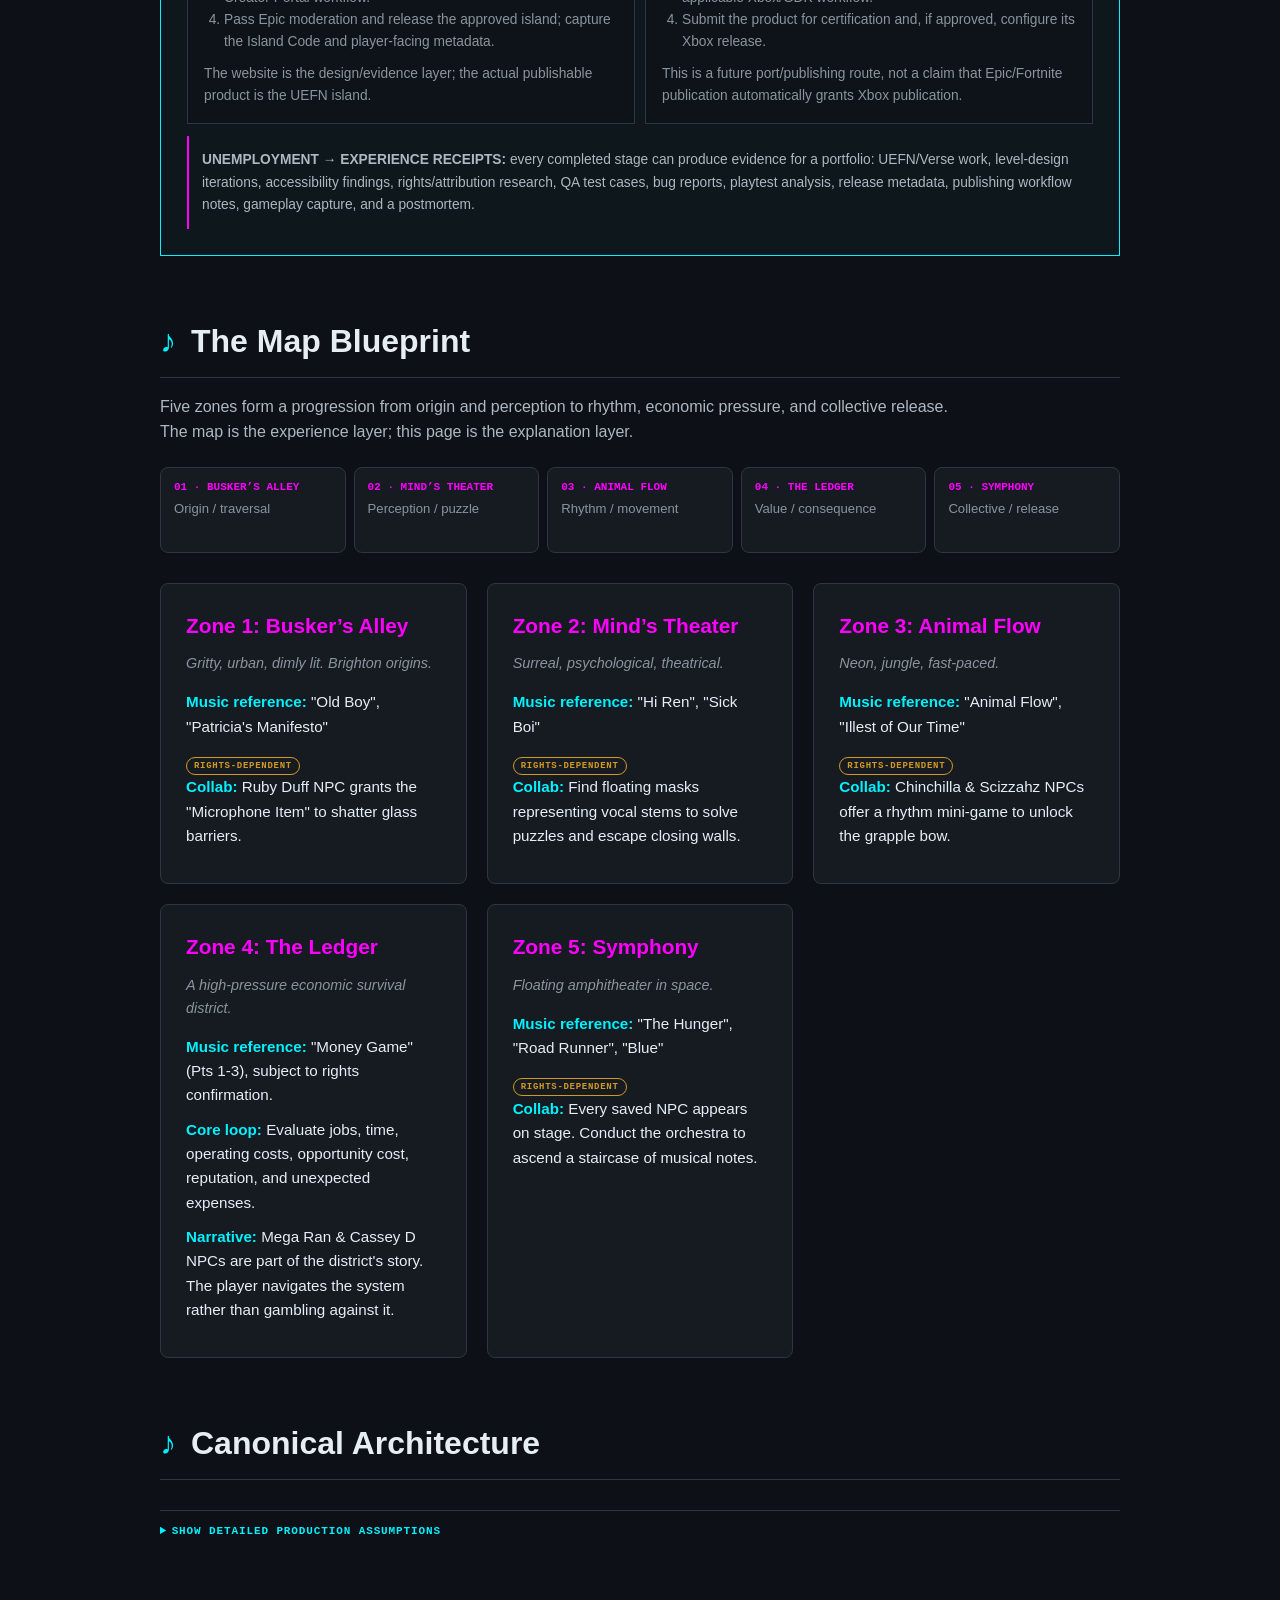
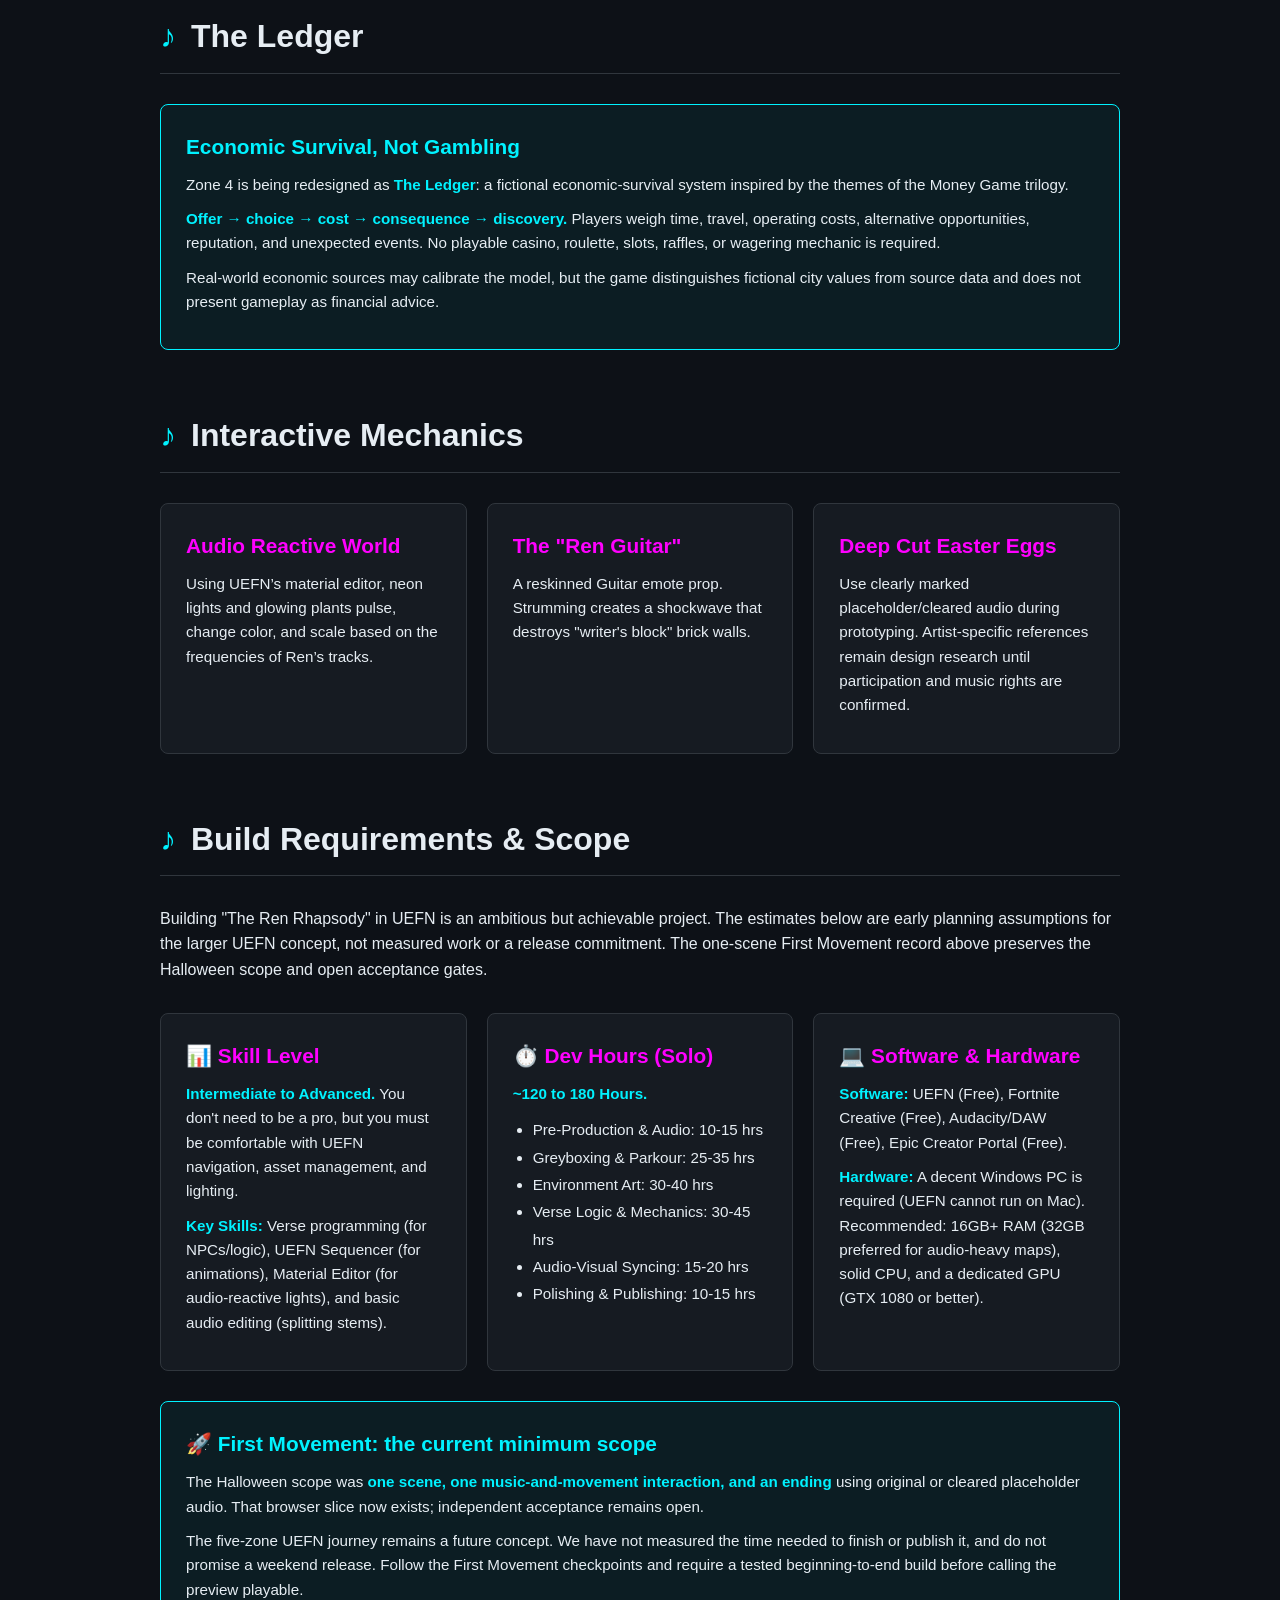
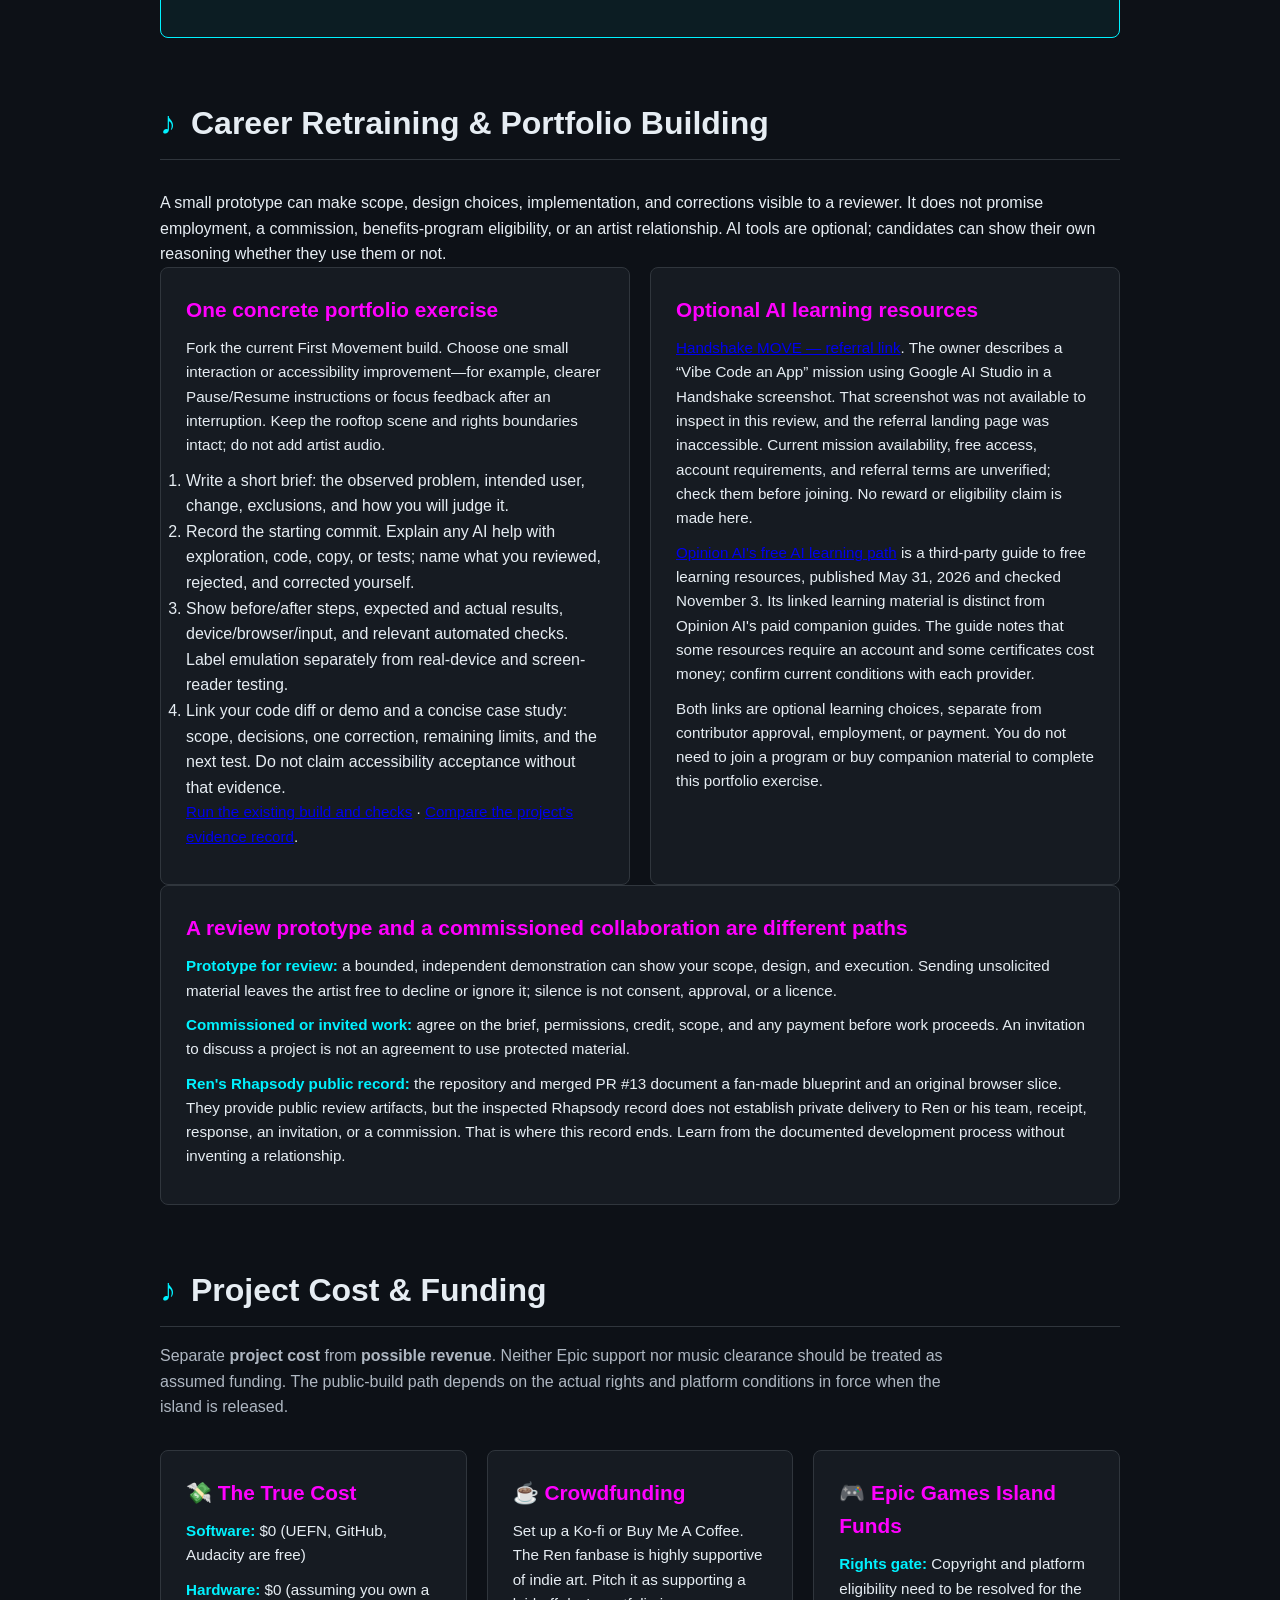
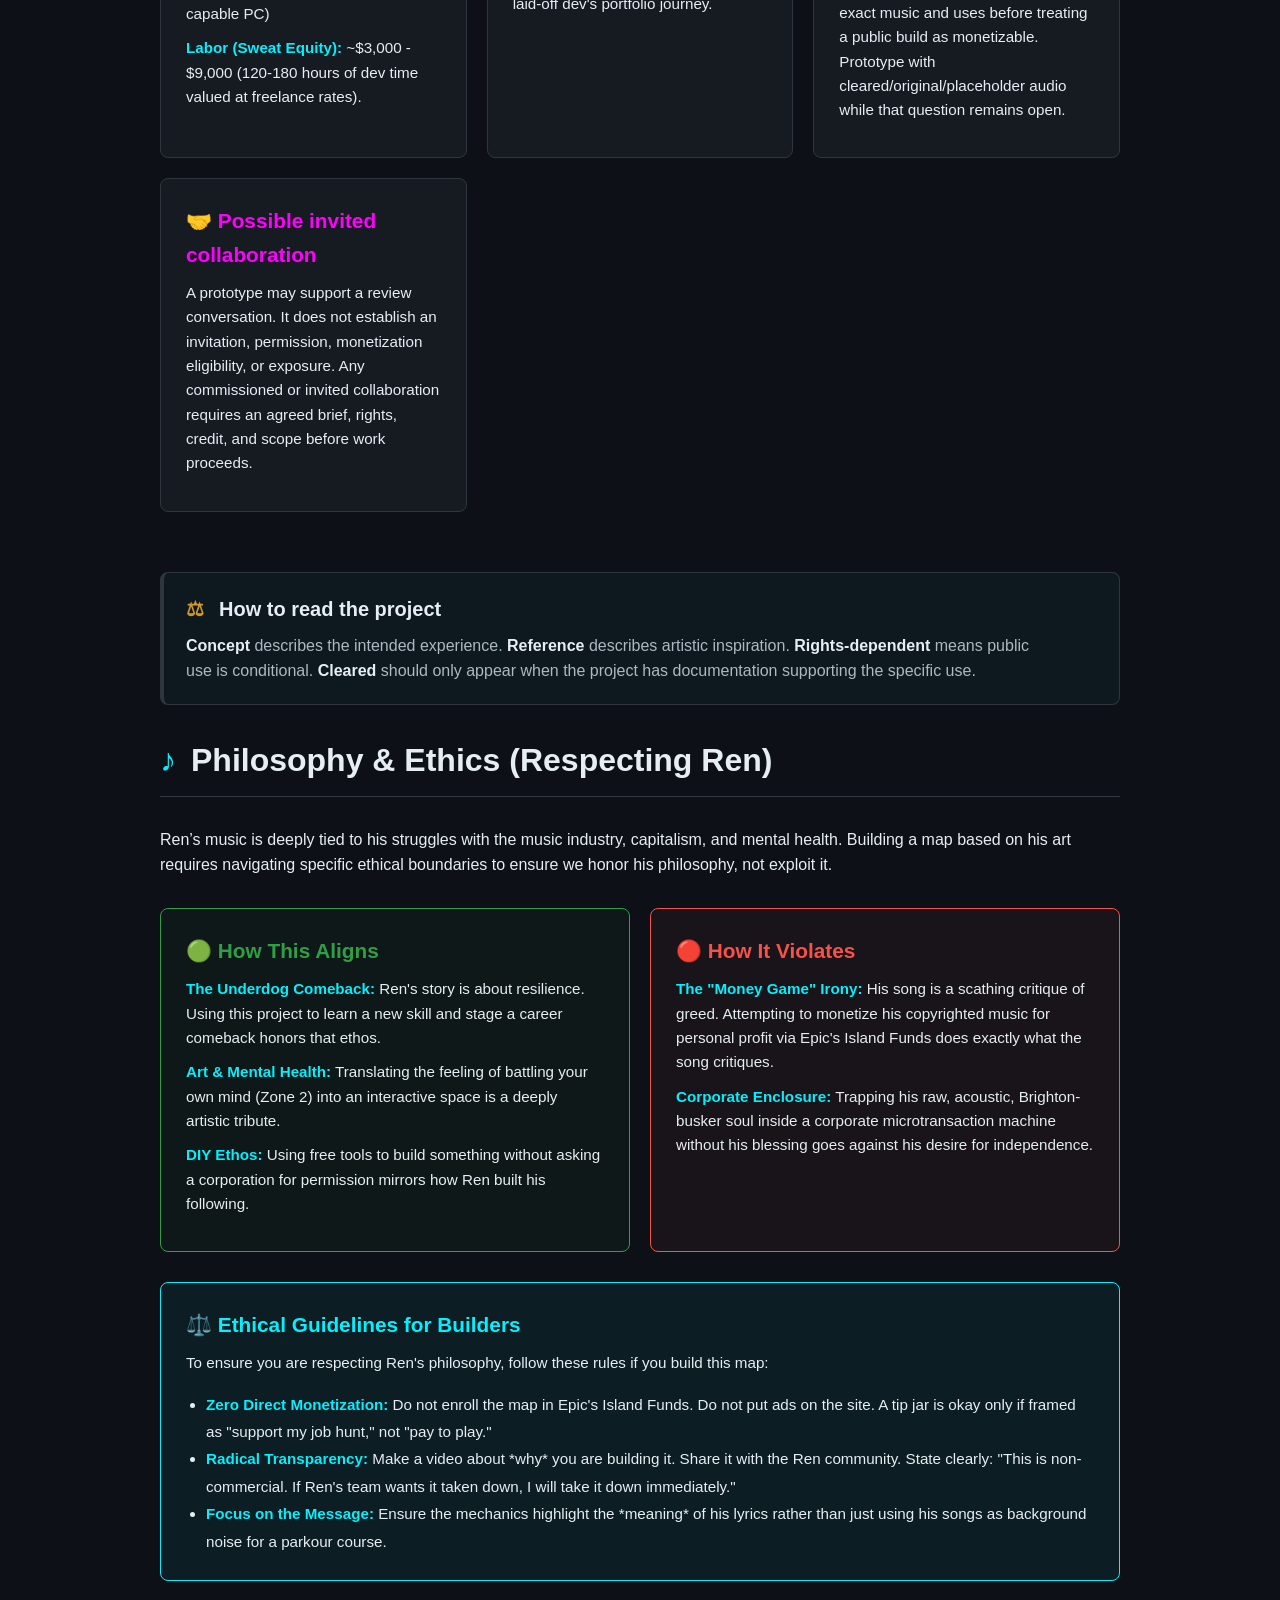
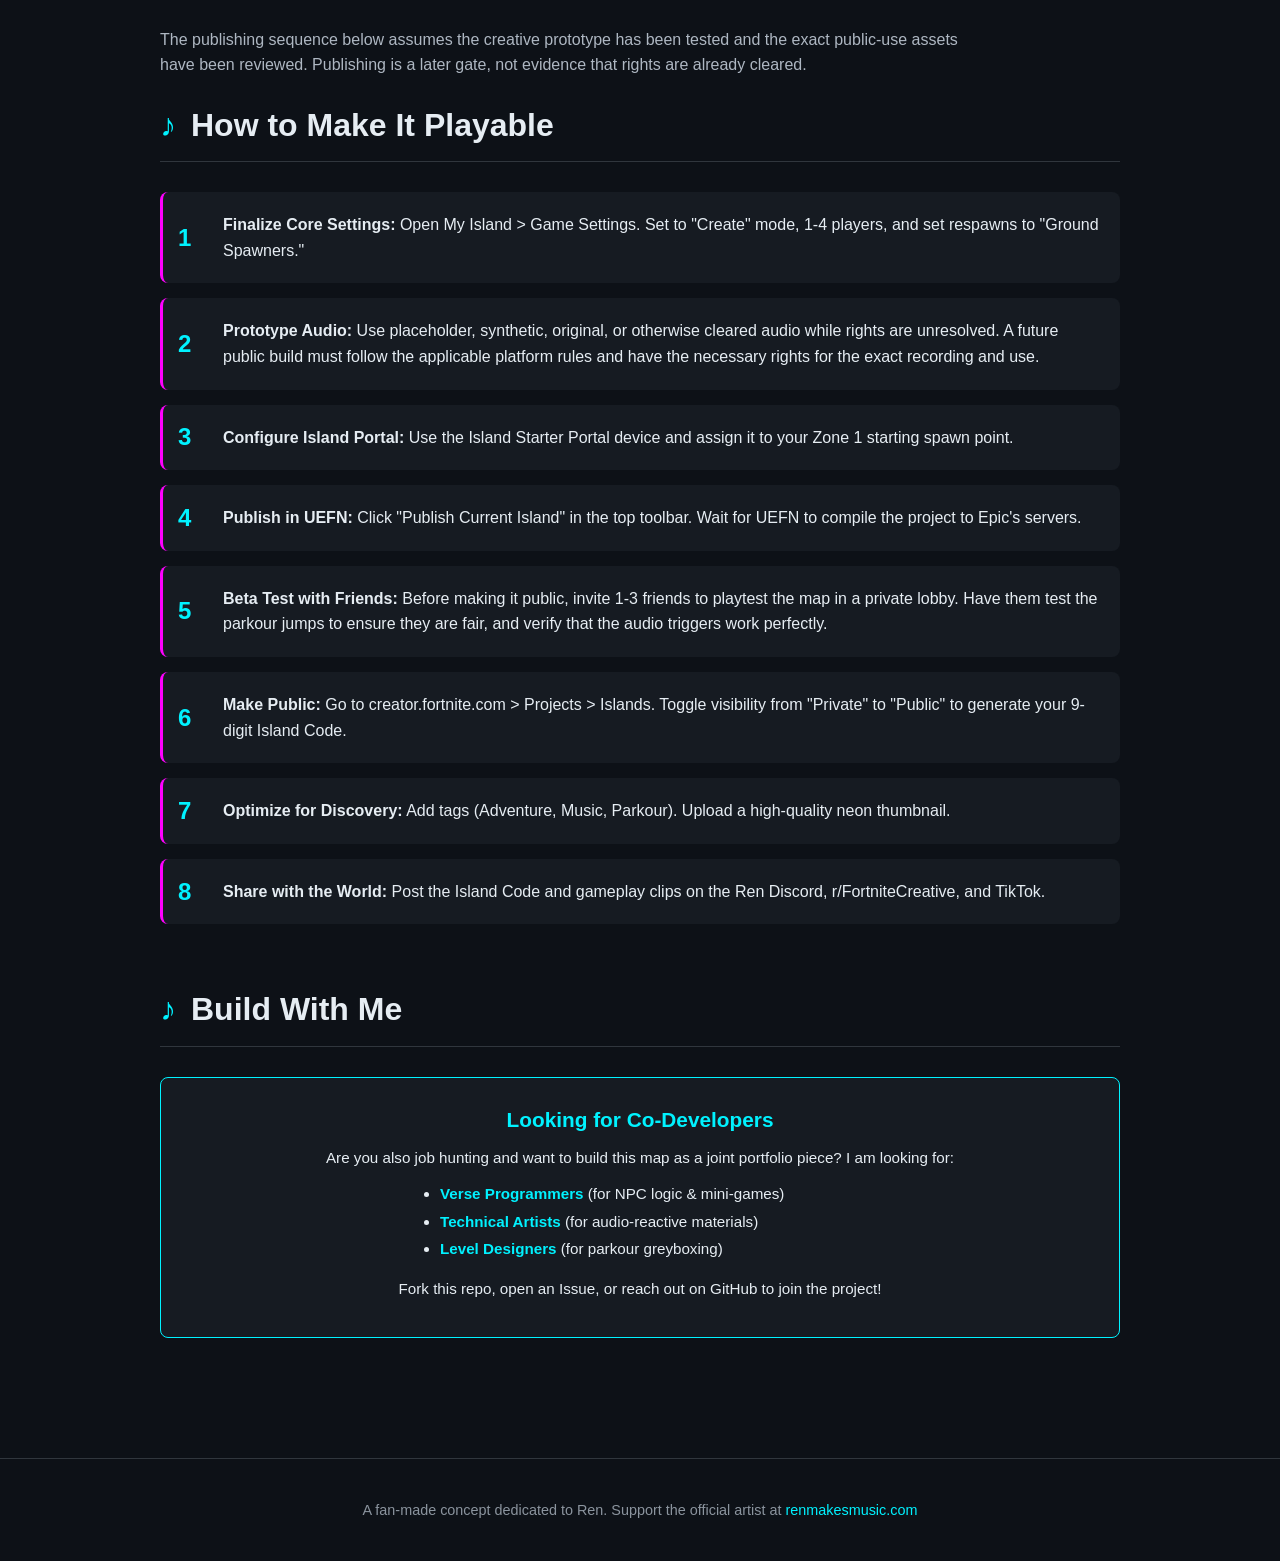
==== commit 96d80ca4: "Clarify Halloween hackathon outcome and remove date tile" ====
--- a/index.html
+++ b/index.html
@@ -305,8 +305,7 @@
             <div class="mission-kicker">First Movement / development record / 3 November 2026</div>
             <h2 id="play-title">A BUILT PROTOTYPE. OPEN ACCEPTANCE GATES.</h2>
             <p class="mission-lead">First Movement demonstrates a small beginning-to-end browser interaction: one original rooftop route, beat-assisted jumping, five light fragments, locally synthesized audio, and an ending. The October 31 fixes are merged in the source. This is a development showcase, not an independently accepted playtest or a published Fortnite island.</p>
-            <div class="mission-grid" aria-label="Evidence status, not a countdown">
-                <div class="mission-stat"><strong>10/31</strong><span>2026 checkpoint</span></div>
+            <div class="mission-grid" aria-label="Current verification status">
                 <div class="mission-stat"><strong>Merged</strong><span>Recovery fixes</span></div>
                 <div class="mission-stat"><strong>Local</strong><span>Automated checks</span></div>
                 <div class="mission-stat"><strong>Open</strong><span>Human acceptance</span></div>
@@ -318,7 +317,7 @@
             <p>Independent completion reports, physical iPad Safari touch/rotation/interruption checks, VoiceOver acceptance, and listening on actual hardware remain unverified. The visual canvas platformer is not established as a screen-reader-accessible experience. No UEFN island, artist participation, or music permission is established.</p>
             <h3>Quiet Beat: optional review work</h3>
             <p><a href="https://github.com/ibloud/ren-rhapsody/tree/review/quiet-beat">review/quiet-beat</a>, commit <a href="https://github.com/ibloud/ren-rhapsody/commit/e471e6db31115020660a885aefab70c32bed1347"><code>e471e6d</code></a>, adds an optional no-score tapping mode with 48/60/72 BPM, keyboard/button input, an optional synthesized tone, and stop-on-hide behavior. It is one commit ahead of main as inspected November 3. It is not merged, not verified live, and not evidence of physical-device or accessibility acceptance.</p>
-            <div class="mission-note"><strong>Historical Halloween checkpoint:</strong> October 31, 2026 was the tested-public-preview/community-playtest target. The dated record did not meet independent/device acceptance, so the development-showcase fallback applies. The deadline is preserved as history, not restarted. <a href="docs/HALLOWEEN-2026-FIRST-MOVEMENT.md">Original scope and checkpoints</a> · <a href="docs/FIRST-MOVEMENT-VERIFICATION-2026-10-31.md">Verification and November 3 source follow-up</a>.</div>
+            <div class="mission-note"><strong>Halloween 2026 retrospective</strong><p>We tried an open-source Halloween hackathon for creatives looking to enter or return to the industry, including people affected by layoffs. We invited them to test a playable build and share findings that could guide the next revision. More of the responses we received focused on objections to AI use than on reproducible bugs, accessibility findings, or tested improvements. The independent playtest target remained unmet, so First Movement continued as a development showcase.</p><p>We used AI assistance in development and disclose that below. The feedback we received gave us too little comparable work to judge whether a human-only approach would have produced a better result. For the next review, a useful contribution is a reproducible finding or a tested change with a clear account of who did the work and where tools helped.</p><a href="docs/HALLOWEEN-2026-FIRST-MOVEMENT.md">Original scope and checkpoints</a> · <a href="docs/FIRST-MOVEMENT-VERIFICATION-2026-10-31.md">Verification and November 3 source follow-up</a>.</div>
             <h3 id="ai-disclosure">AI assistance and asset provenance</h3>
             <p><strong>Concept exploration:</strong> the repository preserves a larger fan-made UEFN blueprint; the inspected record does not itemize which early concepts or drafts used AI. Do not infer a human-only or wholly AI-generated origin from a commit account.</p>
             <p><strong>Implementation:</strong> Quiet Beat is the Codex-assisted development example identified by the project owner for this review. Its linked branch is the inspectable code artifact, not an independent record of every prompt or human edit. The existing First Movement fixes and automated checks are documented in PR #13; that record does not establish independent human acceptance.</p>
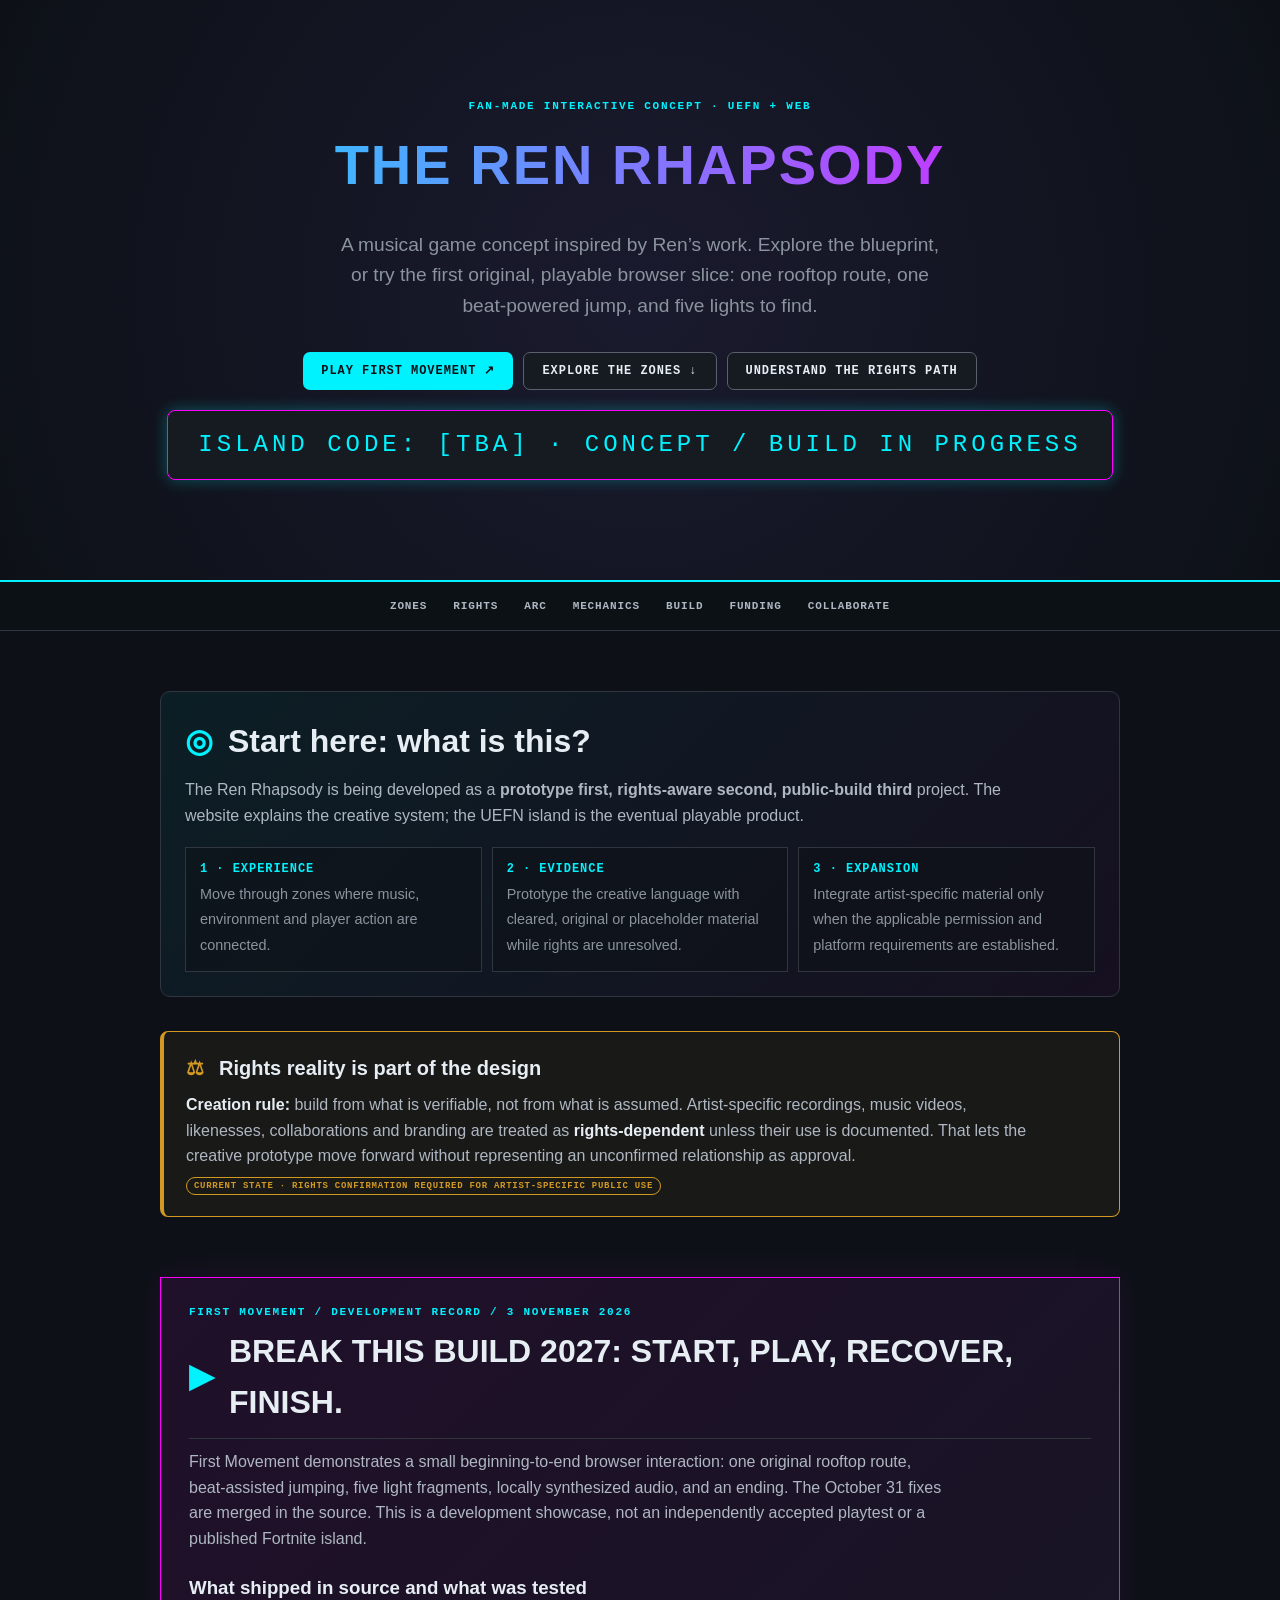
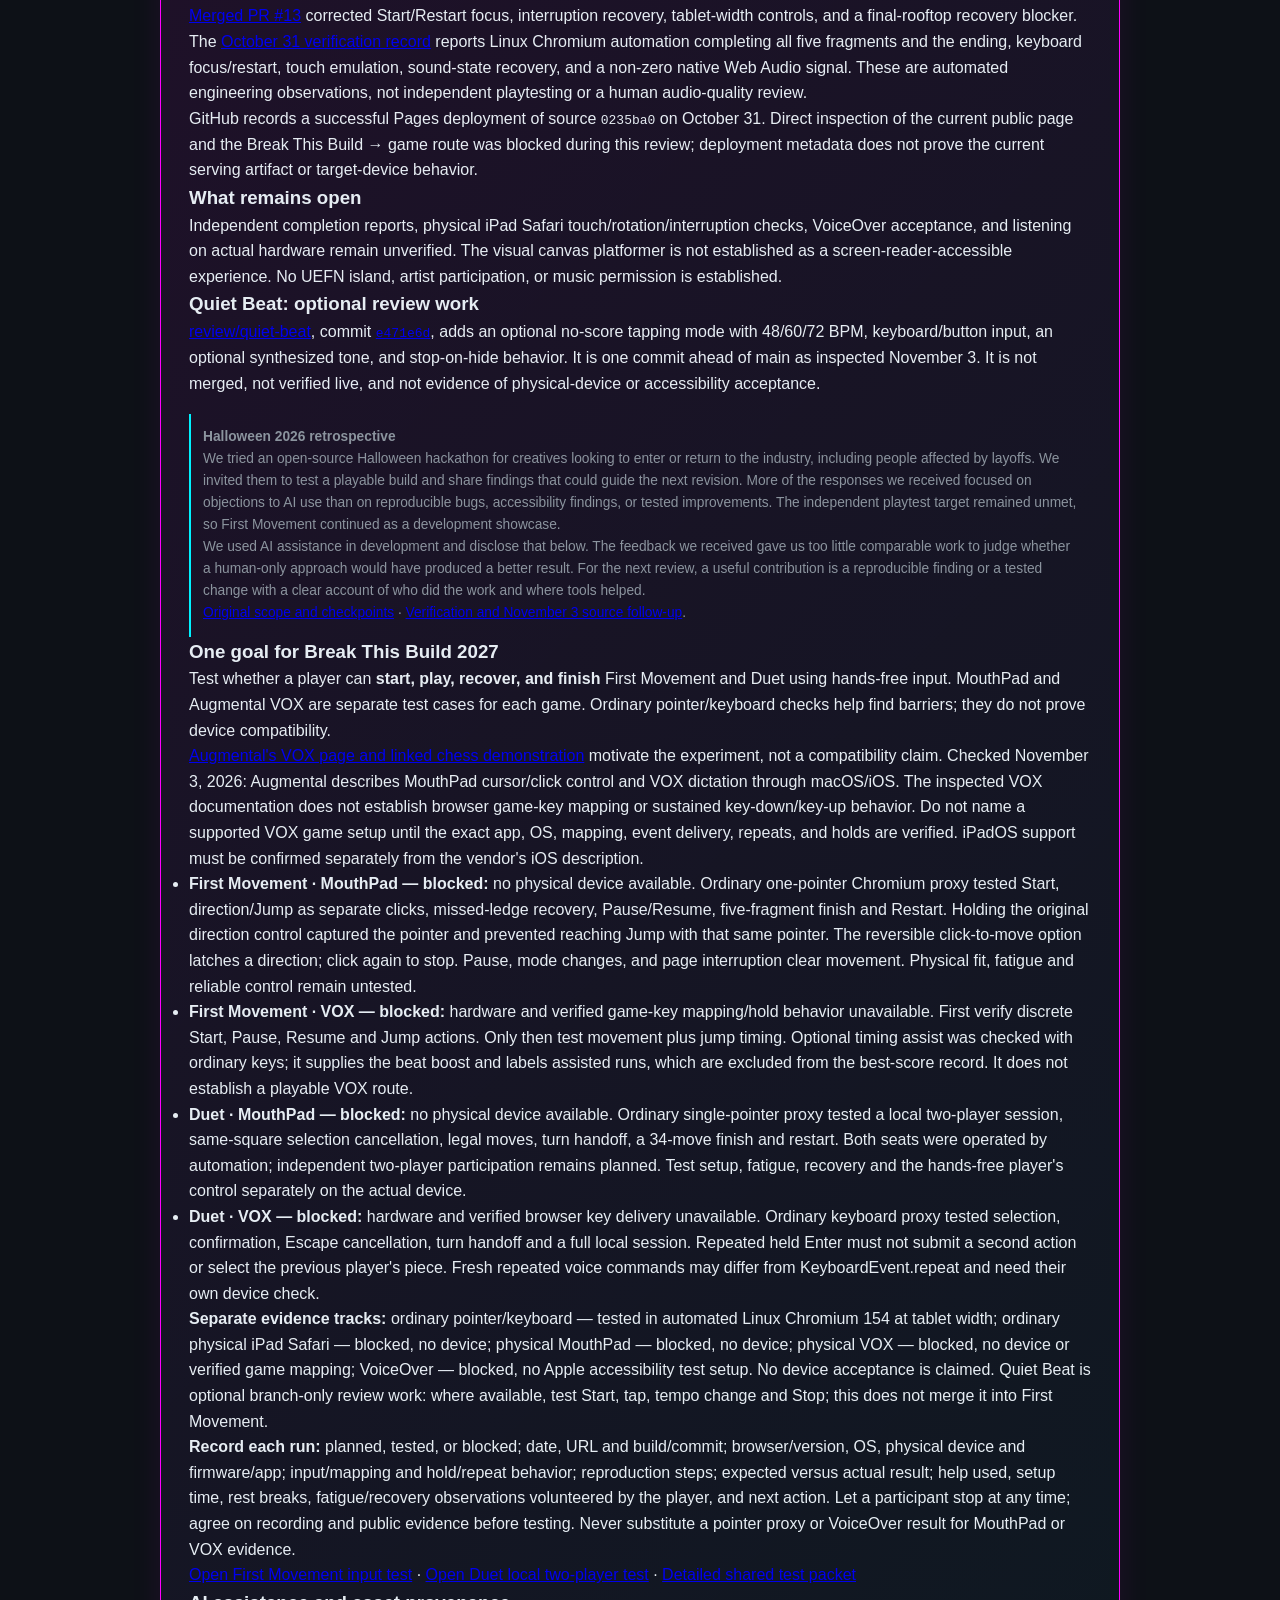
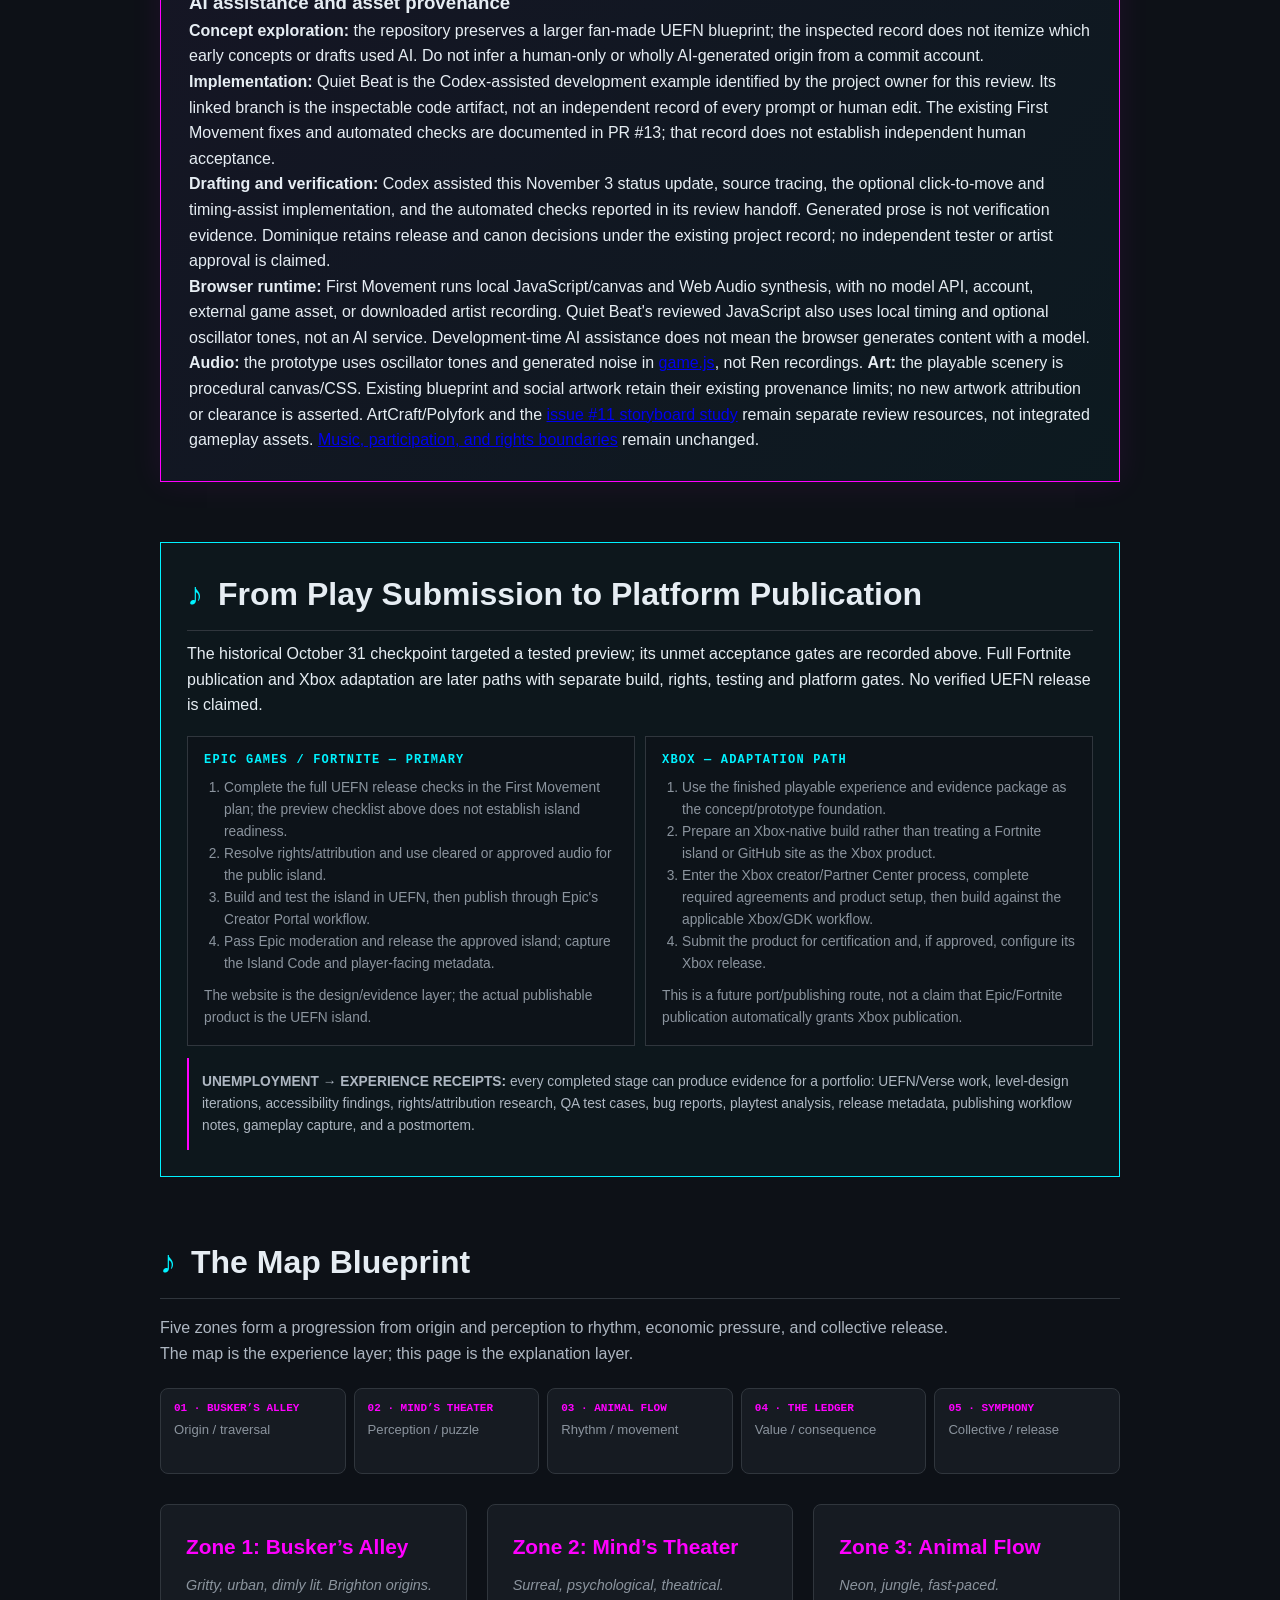
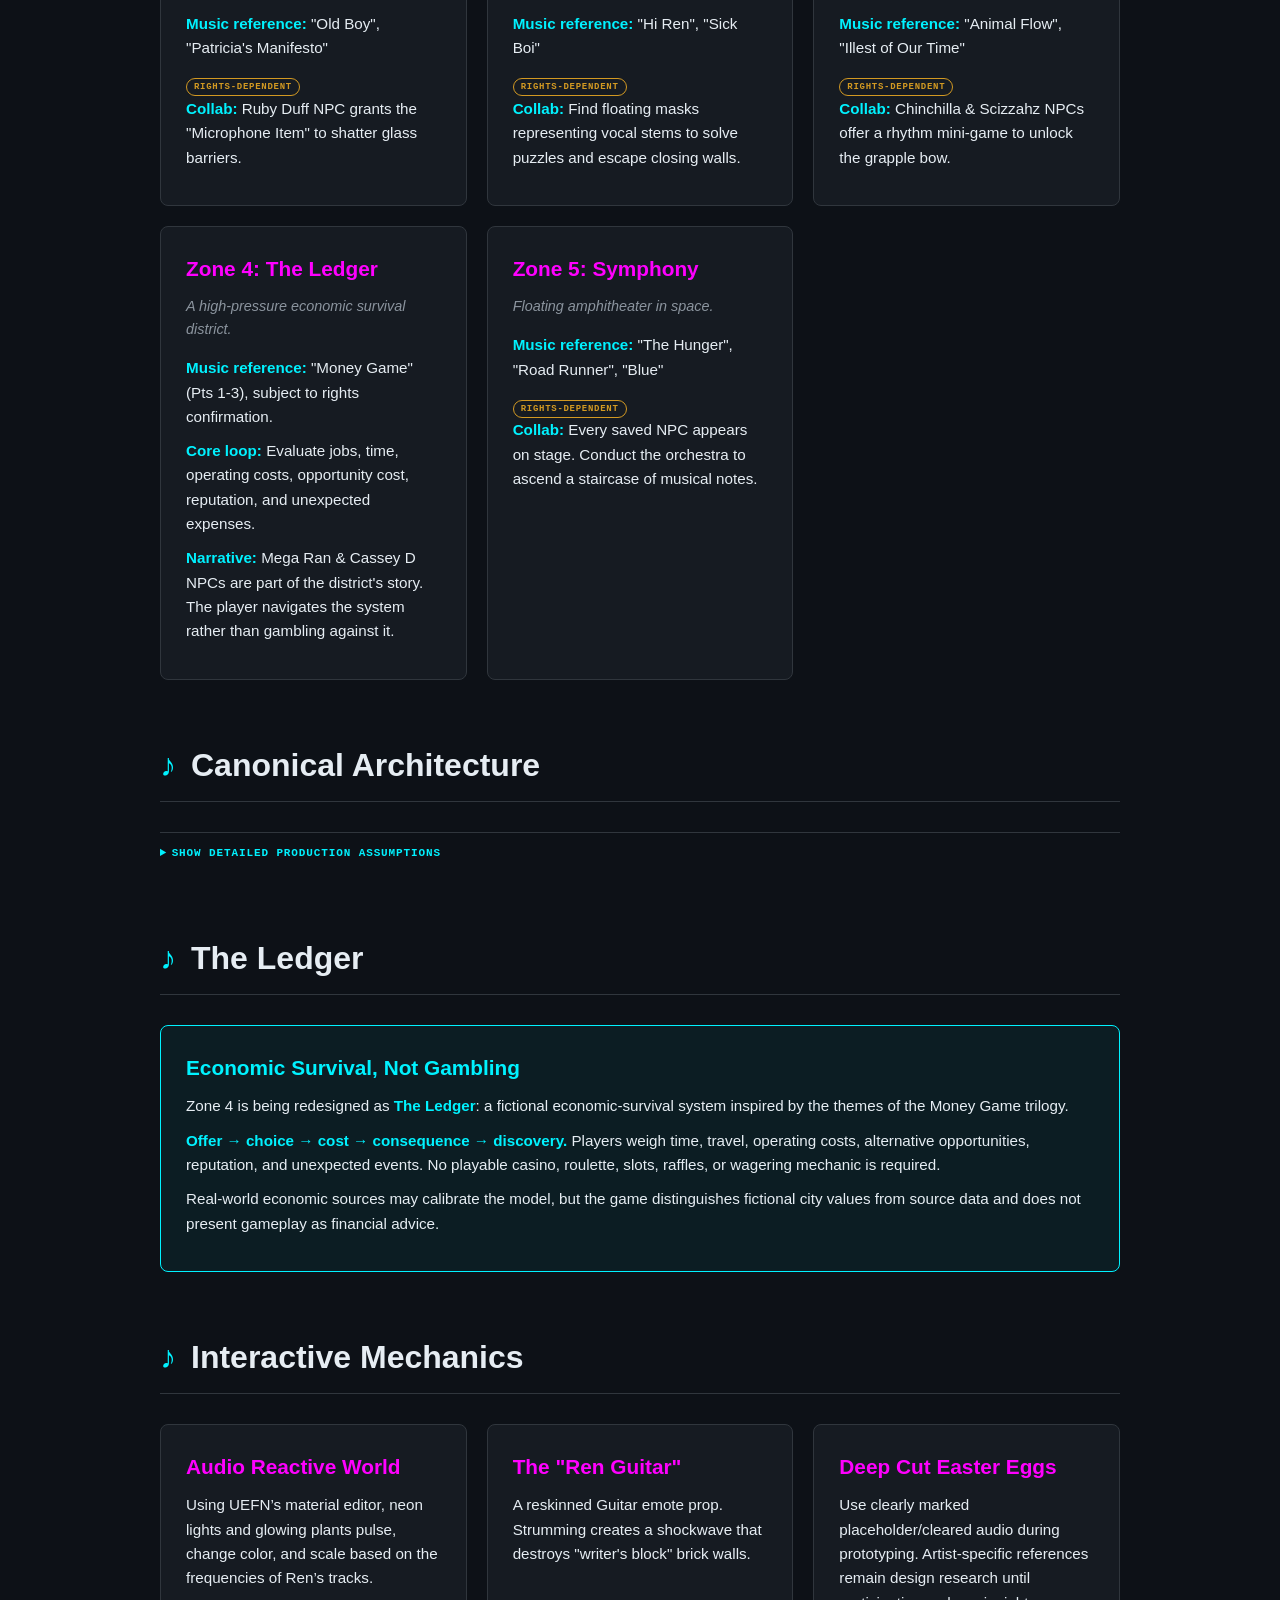
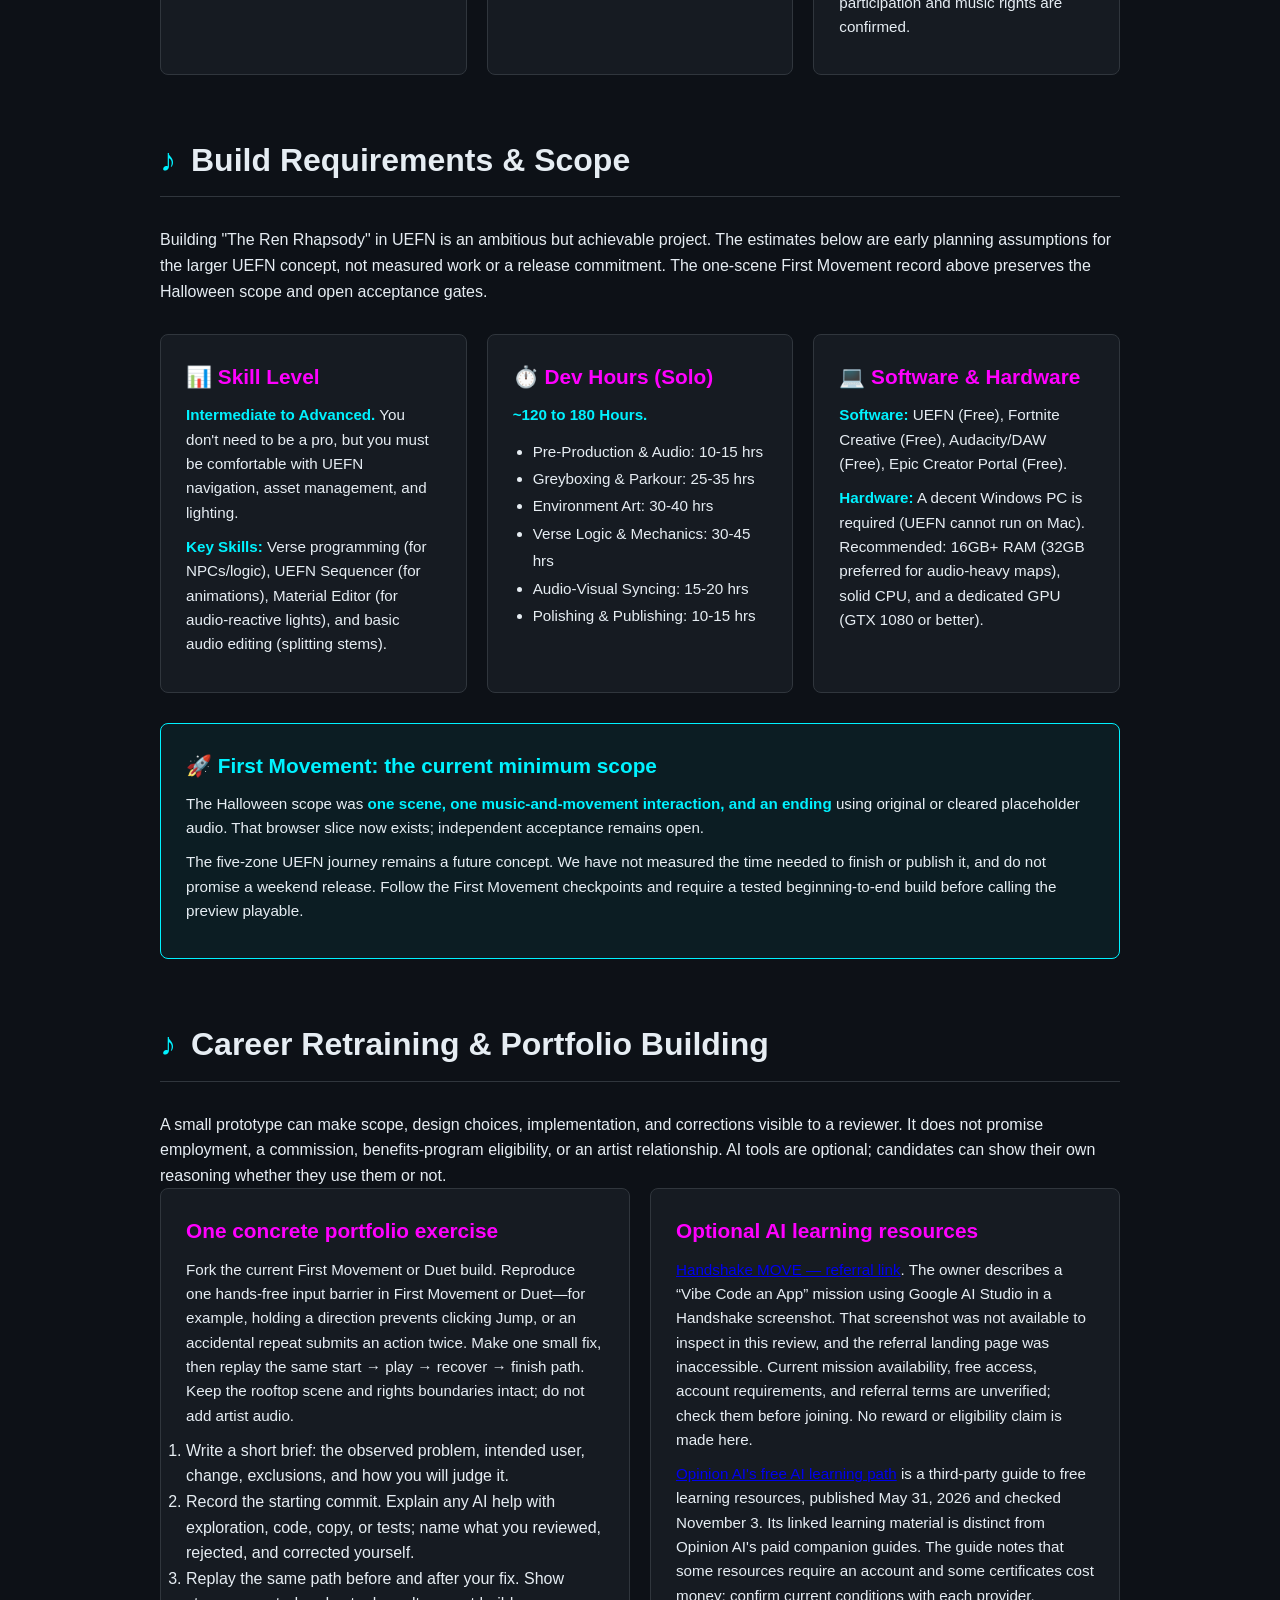
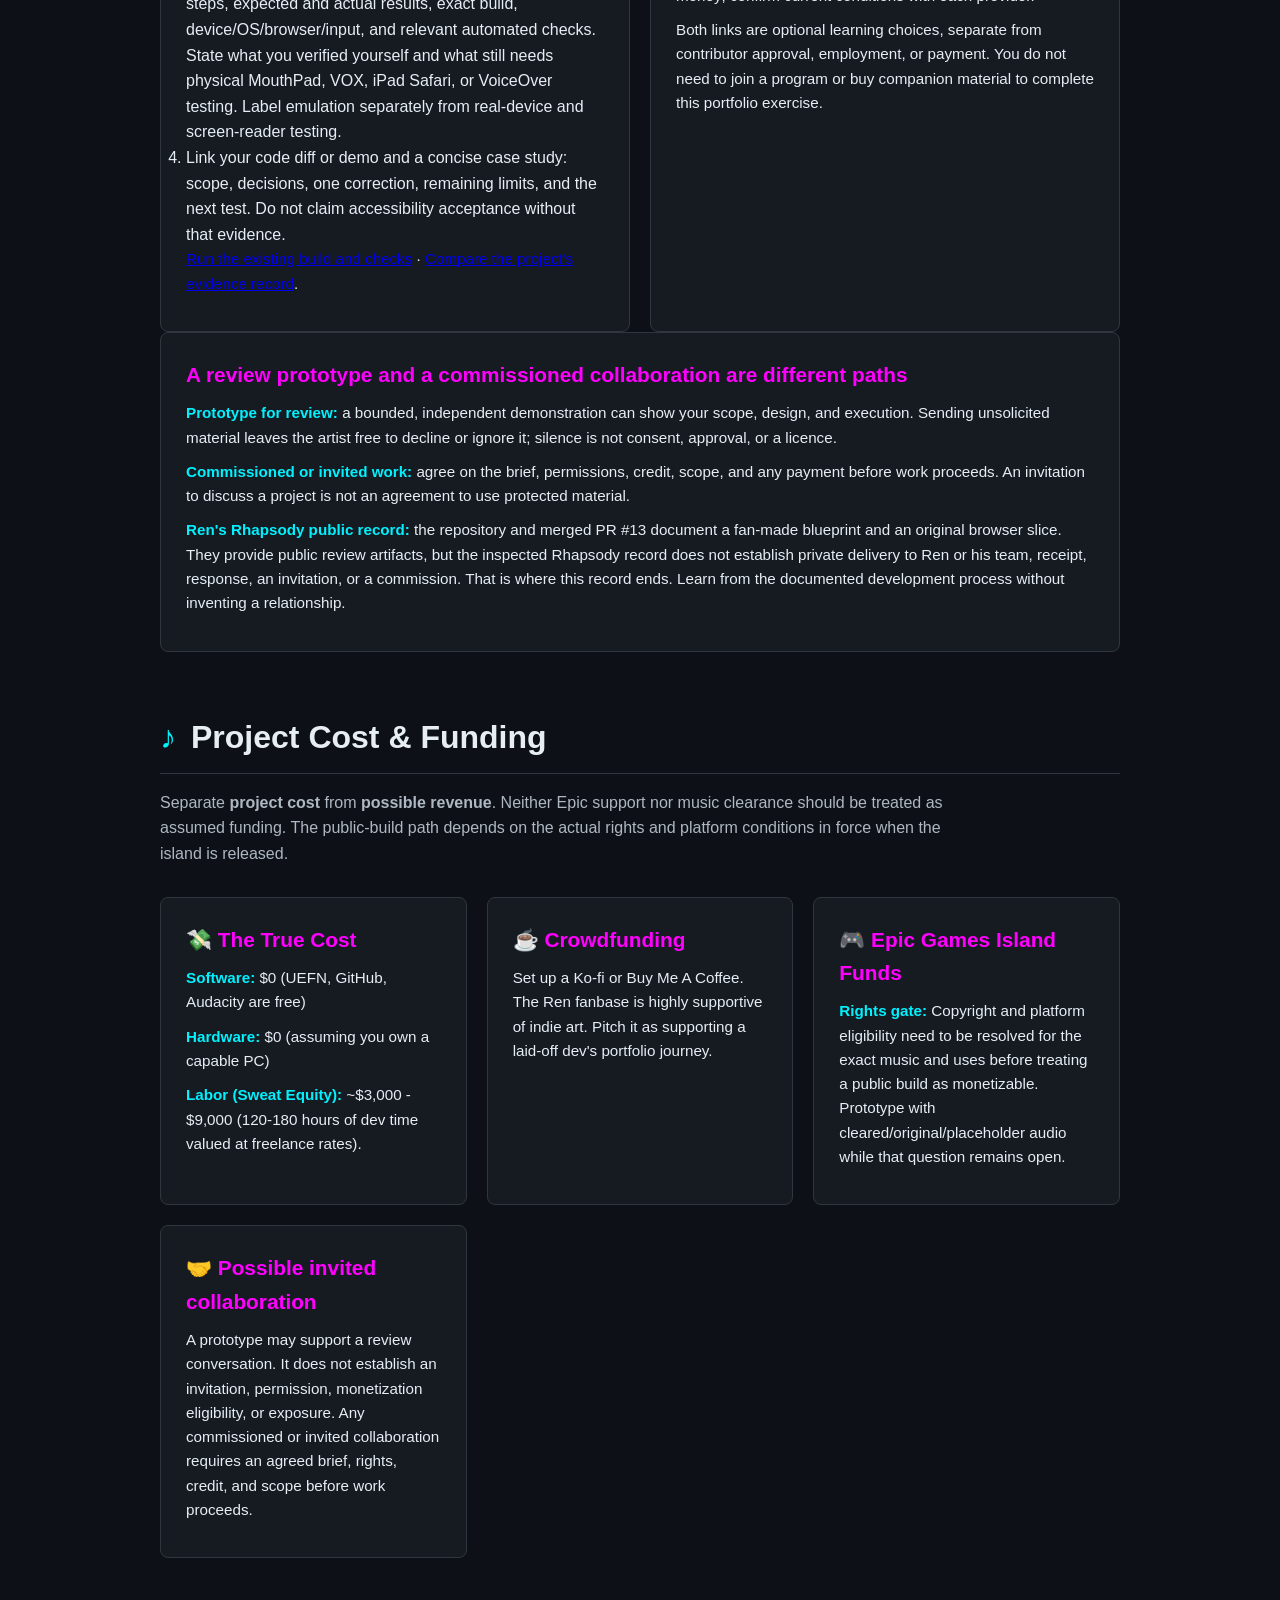
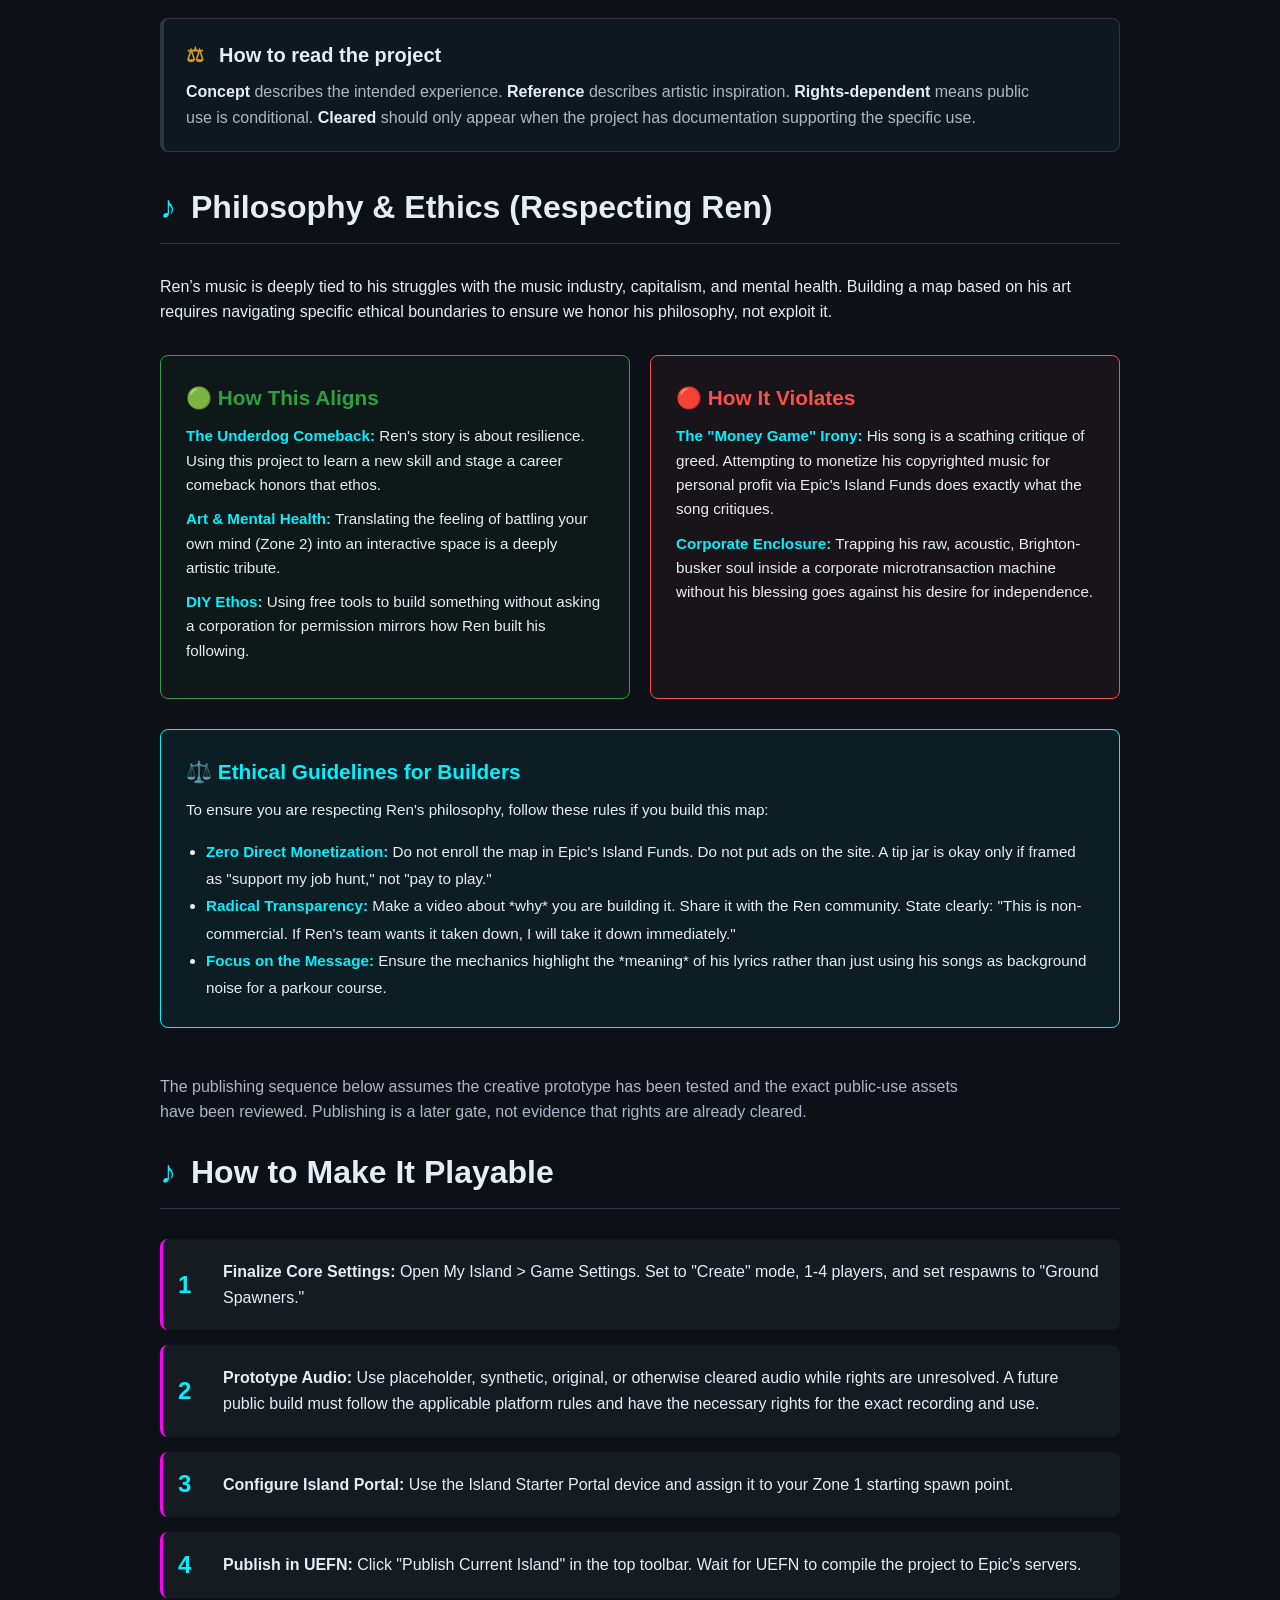
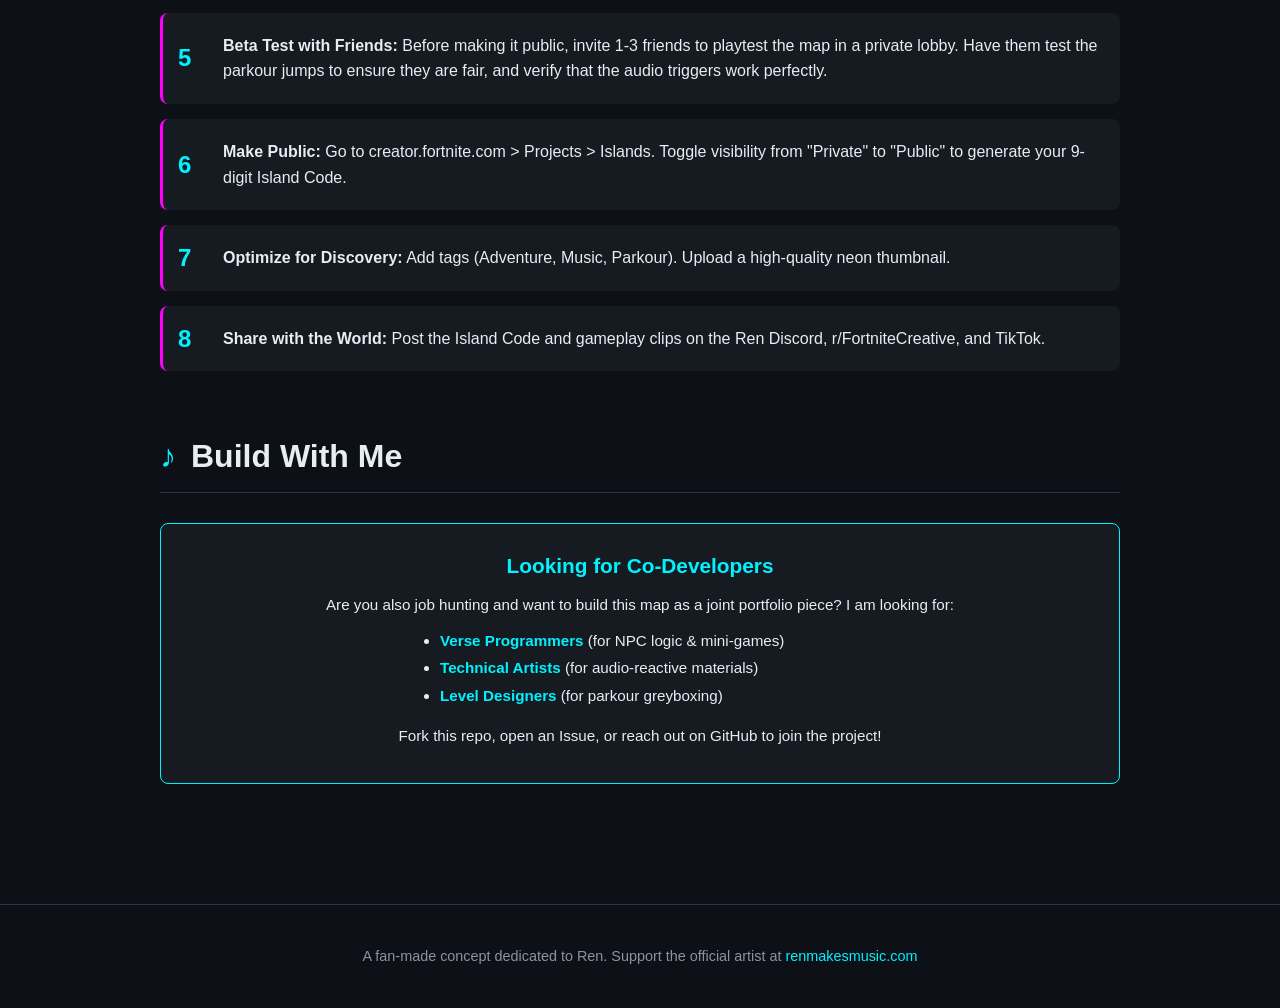
==== commit 066c8ff6: "Focus Break This Build 2027 on separate hands-free input tests" ====
--- a/index.html
+++ b/index.html
@@ -303,13 +303,8 @@
 
         <section class="mission-control" id="play-submission" aria-labelledby="play-title">
             <div class="mission-kicker">First Movement / development record / 3 November 2026</div>
-            <h2 id="play-title">A BUILT PROTOTYPE. OPEN ACCEPTANCE GATES.</h2>
+            <h2 id="play-title">BREAK THIS BUILD 2027: START, PLAY, RECOVER, FINISH.</h2>
             <p class="mission-lead">First Movement demonstrates a small beginning-to-end browser interaction: one original rooftop route, beat-assisted jumping, five light fragments, locally synthesized audio, and an ending. The October 31 fixes are merged in the source. This is a development showcase, not an independently accepted playtest or a published Fortnite island.</p>
-            <div class="mission-grid" aria-label="Current verification status">
-                <div class="mission-stat"><strong>Merged</strong><span>Recovery fixes</span></div>
-                <div class="mission-stat"><strong>Local</strong><span>Automated checks</span></div>
-                <div class="mission-stat"><strong>Open</strong><span>Human acceptance</span></div>
-            </div>
             <h3>What shipped in source and what was tested</h3>
             <p><a href="https://github.com/ibloud/ren-rhapsody/pull/13">Merged PR #13</a> corrected Start/Restart focus, interruption recovery, tablet-width controls, and a final-rooftop recovery blocker. The <a href="https://github.com/ibloud/ren-rhapsody/blob/0235ba0094347f03594b9b8c4f0d3f984f59561b/docs/FIRST-MOVEMENT-VERIFICATION-2026-10-31.md">October 31 verification record</a> reports Linux Chromium automation completing all five fragments and the ending, keyboard focus/restart, touch emulation, sound-state recovery, and a non-zero native Web Audio signal. These are automated engineering observations, not independent playtesting or a human audio-quality review.</p>
             <p>GitHub records a successful Pages deployment of source <code>0235ba0</code> on October 31. Direct inspection of the current public page and the Break This Build → game route was blocked during this review; deployment metadata does not prove the current serving artifact or target-device behavior.</p>
@@ -318,10 +313,23 @@
             <h3>Quiet Beat: optional review work</h3>
             <p><a href="https://github.com/ibloud/ren-rhapsody/tree/review/quiet-beat">review/quiet-beat</a>, commit <a href="https://github.com/ibloud/ren-rhapsody/commit/e471e6db31115020660a885aefab70c32bed1347"><code>e471e6d</code></a>, adds an optional no-score tapping mode with 48/60/72 BPM, keyboard/button input, an optional synthesized tone, and stop-on-hide behavior. It is one commit ahead of main as inspected November 3. It is not merged, not verified live, and not evidence of physical-device or accessibility acceptance.</p>
             <div class="mission-note"><strong>Halloween 2026 retrospective</strong><p>We tried an open-source Halloween hackathon for creatives looking to enter or return to the industry, including people affected by layoffs. We invited them to test a playable build and share findings that could guide the next revision. More of the responses we received focused on objections to AI use than on reproducible bugs, accessibility findings, or tested improvements. The independent playtest target remained unmet, so First Movement continued as a development showcase.</p><p>We used AI assistance in development and disclose that below. The feedback we received gave us too little comparable work to judge whether a human-only approach would have produced a better result. For the next review, a useful contribution is a reproducible finding or a tested change with a clear account of who did the work and where tools helped.</p><a href="docs/HALLOWEEN-2026-FIRST-MOVEMENT.md">Original scope and checkpoints</a> · <a href="docs/FIRST-MOVEMENT-VERIFICATION-2026-10-31.md">Verification and November 3 source follow-up</a>.</div>
+            <div id="hands-free-2027">
+<h3>One goal for Break This Build 2027</h3>
+<p>Test whether a player can <strong>start, play, recover, and finish</strong> First Movement and Duet using hands-free input. MouthPad and Augmental VOX are separate test cases for each game. Ordinary pointer/keyboard checks help find barriers; they do not prove device compatibility.</p>
+<p><a href="https://www.augmental.tech/vox">Augmental's VOX page and linked chess demonstration</a> motivate the experiment, not a compatibility claim. Checked November 3, 2026: Augmental describes MouthPad cursor/click control and VOX dictation through macOS/iOS. The inspected VOX documentation does not establish browser game-key mapping or sustained key-down/key-up behavior. Do not name a supported VOX game setup until the exact app, OS, mapping, event delivery, repeats, and holds are verified. iPadOS support must be confirmed separately from the vendor's iOS description.</p>
+<ul>
+<li><strong>First Movement · MouthPad — blocked:</strong> no physical device available. Ordinary one-pointer Chromium proxy tested Start, direction/Jump as separate clicks, missed-ledge recovery, Pause/Resume, five-fragment finish and Restart. Holding the original direction control captured the pointer and prevented reaching Jump with that same pointer. The reversible click-to-move option latches a direction; click again to stop. Pause, mode changes, and page interruption clear movement. Physical fit, fatigue and reliable control remain untested.</li>
+<li><strong>First Movement · VOX — blocked:</strong> hardware and verified game-key mapping/hold behavior unavailable. First verify discrete Start, Pause, Resume and Jump actions. Only then test movement plus jump timing. Optional timing assist was checked with ordinary keys; it supplies the beat boost and labels assisted runs, which are excluded from the best-score record. It does not establish a playable VOX route.</li>
+<li><strong>Duet · MouthPad — blocked:</strong> no physical device available. Ordinary single-pointer proxy tested a local two-player session, same-square selection cancellation, legal moves, turn handoff, a 34-move finish and restart. Both seats were operated by automation; independent two-player participation remains planned. Test setup, fatigue, recovery and the hands-free player's control separately on the actual device.</li>
+<li><strong>Duet · VOX — blocked:</strong> hardware and verified browser key delivery unavailable. Ordinary keyboard proxy tested selection, confirmation, Escape cancellation, turn handoff and a full local session. Repeated held Enter must not submit a second action or select the previous player's piece. Fresh repeated voice commands may differ from KeyboardEvent.repeat and need their own device check.</li>
+</ul>
+<p><strong>Separate evidence tracks:</strong> ordinary pointer/keyboard — tested in automated Linux Chromium 154 at tablet width; ordinary physical iPad Safari — blocked, no device; physical MouthPad — blocked, no device; physical VOX — blocked, no device or verified game mapping; VoiceOver — blocked, no Apple accessibility test setup. No device acceptance is claimed. Quiet Beat is optional branch-only review work: where available, test Start, tap, tempo change and Stop; this does not merge it into First Movement.</p>
+<p><strong>Record each run:</strong> planned, tested, or blocked; date, URL and build/commit; browser/version, OS, physical device and firmware/app; input/mapping and hold/repeat behavior; reproduction steps; expected versus actual result; help used, setup time, rest breaks, fatigue/recovery observations volunteered by the player, and next action. Let a participant stop at any time; agree on recording and public evidence before testing. Never substitute a pointer proxy or VoiceOver result for MouthPad or VOX evidence.</p>
+<p><a href="play/">Open First Movement input test</a> · <a href="https://break.loptrlab.com/duet/play/">Open Duet local two-player test</a> · <a href="https://github.com/Loptr-Lab/duet-solo-hackathon/blob/review/ren-development-record/docs/PRODUCTION_PLAYTEST.md">Detailed shared test packet</a></p></div>
             <h3 id="ai-disclosure">AI assistance and asset provenance</h3>
             <p><strong>Concept exploration:</strong> the repository preserves a larger fan-made UEFN blueprint; the inspected record does not itemize which early concepts or drafts used AI. Do not infer a human-only or wholly AI-generated origin from a commit account.</p>
             <p><strong>Implementation:</strong> Quiet Beat is the Codex-assisted development example identified by the project owner for this review. Its linked branch is the inspectable code artifact, not an independent record of every prompt or human edit. The existing First Movement fixes and automated checks are documented in PR #13; that record does not establish independent human acceptance.</p>
-            <p><strong>Drafting and verification:</strong> Codex assisted this November 3 status update, source tracing, and the automated checks reported in its review handoff. Generated prose is not verification evidence. Dominique retains release and canon decisions under the existing project record; no independent tester or artist approval is claimed.</p>
+            <p><strong>Drafting and verification:</strong> Codex assisted this November 3 status update, source tracing, the optional click-to-move and timing-assist implementation, and the automated checks reported in its review handoff. Generated prose is not verification evidence. Dominique retains release and canon decisions under the existing project record; no independent tester or artist approval is claimed.</p>
             <p><strong>Browser runtime:</strong> First Movement runs local JavaScript/canvas and Web Audio synthesis, with no model API, account, external game asset, or downloaded artist recording. Quiet Beat's reviewed JavaScript also uses local timing and optional oscillator tones, not an AI service. Development-time AI assistance does not mean the browser generates content with a model.</p>
             <p><strong>Audio:</strong> the prototype uses oscillator tones and generated noise in <a href="https://github.com/ibloud/ren-rhapsody/blob/0235ba0094347f03594b9b8c4f0d3f984f59561b/play/game.js">game.js</a>, not Ren recordings. <strong>Art:</strong> the playable scenery is procedural canvas/CSS. Existing blueprint and social artwork retain their existing provenance limits; no new artwork attribution or clearance is asserted. ArtCraft/Polyfork and the <a href="https://github.com/ibloud/ren-rhapsody/pull/12">issue #11 storyboard study</a> remain separate review resources, not integrated gameplay assets. <a href="docs/PROVENANCE-AND-MUSIC-RIGHTS.md">Music, participation, and rights boundaries</a> remain unchanged.</p>
         </section>
@@ -479,11 +487,11 @@
             <div class="zone-grid">
                 <div class="card">
                     <h3>One concrete portfolio exercise</h3>
-                    <p>Fork the current First Movement build. Choose one small interaction or accessibility improvement—for example, clearer Pause/Resume instructions or focus feedback after an interruption. Keep the rooftop scene and rights boundaries intact; do not add artist audio.</p>
+                    <p>Fork the current First Movement or Duet build. Reproduce one hands-free input barrier in First Movement or Duet—for example, holding a direction prevents clicking Jump, or an accidental repeat submits an action twice. Make one small fix, then replay the same start → play → recover → finish path. Keep the rooftop scene and rights boundaries intact; do not add artist audio.</p>
                     <ol>
                         <li>Write a short brief: the observed problem, intended user, change, exclusions, and how you will judge it.</li>
                         <li>Record the starting commit. Explain any AI help with exploration, code, copy, or tests; name what you reviewed, rejected, and corrected yourself.</li>
-                        <li>Show before/after steps, expected and actual results, device/browser/input, and relevant automated checks. Label emulation separately from real-device and screen-reader testing.</li>
+                        <li>Replay the same path before and after your fix. Show steps, expected and actual results, exact build, device/OS/browser/input, and relevant automated checks. State what you verified yourself and what still needs physical MouthPad, VOX, iPad Safari, or VoiceOver testing. Label emulation separately from real-device and screen-reader testing.</li>
                         <li>Link your code diff or demo and a concise case study: scope, decisions, one correction, remaining limits, and the next test. Do not claim accessibility acceptance without that evidence.</li>
                     </ol>
                     <p><a href="https://github.com/ibloud/ren-rhapsody/blob/0235ba0094347f03594b9b8c4f0d3f984f59561b/play/README.md">Run the existing build and checks</a> · <a href="#play-submission">Compare the project's evidence record</a>.</p>
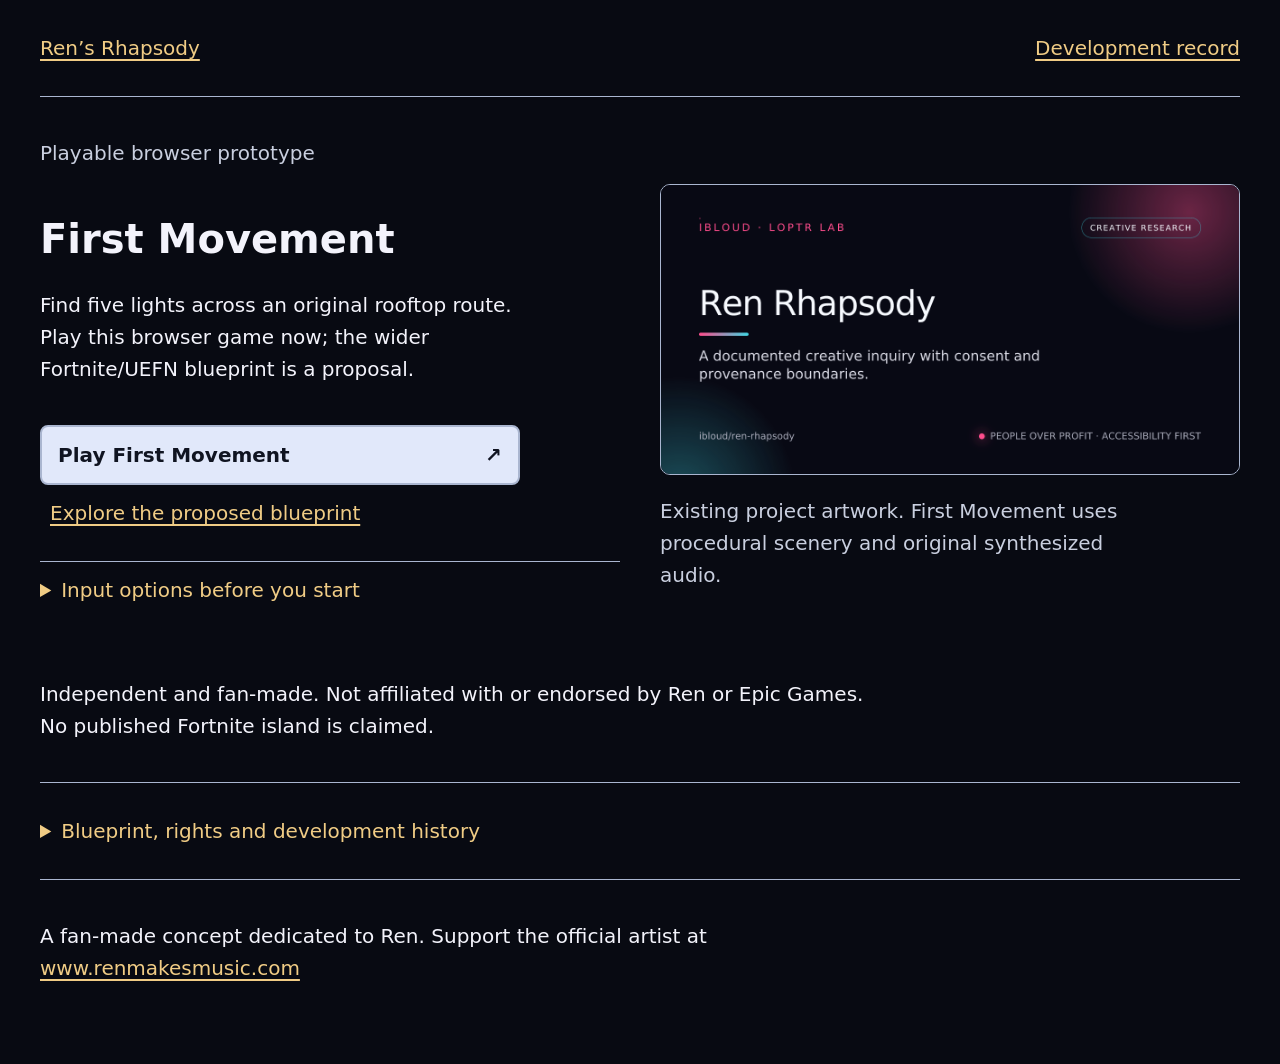
==== commit 722498e0: "Lead Ren Rhapsody homepage with playable First Movement" ====
--- a/index.html
+++ b/index.html
@@ -1,309 +1,55 @@
 <!DOCTYPE html>
-<html lang="en">
+<html lang="en" class="rhapsody-home">
 <head>
     <meta charset="UTF-8">
     <meta name="viewport" content="width=device-width, initial-scale=1.0">
-    <title>The Ren Rhapsody - A Fortnite Musical Journey</title>
-    
-    
-    
-    
-    
-    
+    <title>Ren’s Rhapsody · Play First Movement</title>
+
+
+
+
+
+
     <meta property="og:image:width" content="1280">
     <meta property="og:image:height" content="640">
     <meta property="og:image:alt" content="The Ren Rhapsody project artwork">
-    
-    
-    <style>
-        :root {
-            --bg-color: #0d1117;
-            --text-color: #e6edf3;
-            --accent-cyan: #00f2ff;
-            --accent-magenta: #ff00ff;
-            --card-bg: #161b22;
-            --font-mono: 'Courier New', Courier, monospace;
-            --font-sans: -apple-system, BlinkMacSystemFont, "Segoe UI", Helvetica, Arial, sans-serif;
-        }
-
-        * { margin: 0; padding: 0; box-sizing: border-box; }
-
-        body {
-            font-family: var(--font-sans);
-            background-color: var(--bg-color);
-            color: var(--text-color);
-            line-height: 1.6;
-        }
-
-        /* Hero Section */
-        header {
-            text-align: center;
-            padding: 100px 20px;
-            background: radial-gradient(circle at center, #1a1a2e 0%, #0d1117 100%);
-            border-bottom: 2px solid var(--accent-cyan);
-            position: relative;
-            overflow: hidden;
-        }
-
-        header h1 {
-            font-size: 3.5rem;
-            background: linear-gradient(90deg, var(--accent-cyan), var(--accent-magenta));
-            -webkit-background-clip: text;
-            -webkit-text-fill-color: transparent;
-            margin-bottom: 20px;
-            text-transform: uppercase;
-            letter-spacing: 2px;
-        }
-
-        header p {
-            font-size: 1.2rem;
-            color: #8b949e;
-            max-width: 600px;
-            margin: 0 auto 30px;
-        }
-
-        .island-code {
-            display: inline-block;
-            background: var(--card-bg);
-            border: 1px solid var(--accent-magenta);
-            padding: 15px 30px;
-            border-radius: 8px;
-            font-family: var(--font-mono);
-            font-size: 1.5rem;
-            letter-spacing: 4px;
-            color: var(--accent-cyan);
-            box-shadow: 0 0 15px rgba(0, 242, 255, 0.3);
-        }
-
-        /* Orientation + comprehension layer */
-        .site-nav{position:sticky;top:0;z-index:50;display:flex;justify-content:center;gap:6px;flex-wrap:wrap;padding:10px 14px;background:rgba(13,17,23,.94);backdrop-filter:blur(12px);border-bottom:1px solid #30363d}
-        .site-nav a{color:#aeb7c2;text-decoration:none;font:700 11px var(--font-mono);letter-spacing:.08em;text-transform:uppercase;padding:8px 10px;border-radius:6px}
-        .site-nav a:hover,.site-nav a:focus{color:var(--text-color);background:#161b22;outline:none}
-        .hero-actions{display:flex;justify-content:center;gap:10px;flex-wrap:wrap;margin-top:24px}
-        .hero-actions a{display:inline-block;text-decoration:none;padding:11px 18px;border-radius:7px;font:700 12px var(--font-mono);letter-spacing:.08em;text-transform:uppercase}
-        .hero-primary{color:#0d1117;background:var(--accent-cyan)}
-        .hero-secondary{color:var(--text-color);border:1px solid #58616c;background:#161b22}
-        .orientation{margin:0 0 34px;padding:24px;border:1px solid #30363d;border-radius:10px;background:linear-gradient(135deg,rgba(0,242,255,.06),rgba(255,0,255,.04))}
-        .orientation h2{margin-bottom:10px;border:0;padding:0}
-        .orientation h2::before{content:"◎"}
-        .orientation p{max-width:820px;color:#aeb7c2}
-        .orientation-grid{display:grid;grid-template-columns:repeat(3,1fr);gap:10px;margin-top:18px}
-        .orientation-item{padding:14px;border:1px solid #30363d;background:rgba(13,17,23,.55)}
-        .orientation-item strong{display:block;color:var(--accent-cyan);font:700 12px var(--font-mono);text-transform:uppercase;letter-spacing:.08em;margin-bottom:5px}
-        .orientation-item span{color:#8b949e;font-size:.9rem}
-        .rights-banner{margin:0 0 60px;padding:20px 22px;border:1px solid #d29922;border-left:4px solid #d29922;background:rgba(210,153,34,.06);border-radius:8px}
-        .rights-banner h2{font-size:1.25rem;margin-bottom:8px;border:0;padding:0}
-        .rights-banner h2::before{content:"⚖";color:#d29922}
-        .rights-banner p{color:#aeb7c2;max-width:850px}
-        .rights-banner strong{color:#e6edf3}
-        .zone-map{display:grid;grid-template-columns:repeat(5,1fr);gap:8px;margin:22px 0 30px}
-        .zone-map a{min-height:86px;padding:13px;text-decoration:none;color:#e6edf3;border:1px solid #30363d;background:#161b22;border-radius:8px}
-        .zone-map a:hover{border-color:var(--accent-cyan);transform:translateY(-2px)}
-        .zone-map b{display:block;color:var(--accent-magenta);font:700 11px var(--font-mono);margin-bottom:7px}
-        .zone-map span{display:block;color:#8b949e;font-size:.82rem;line-height:1.35}
-        .status-chip{display:inline-block;margin-top:8px;padding:3px 7px;border:1px solid #d29922;border-radius:99px;color:#d29922;font:700 9px var(--font-mono);letter-spacing:.08em;text-transform:uppercase}
-        .section-intro{max-width:800px;color:#aeb7c2;margin-top:-14px;margin-bottom:22px}
-        .collapsible{margin-top:18px;border-top:1px solid #30363d}
-        .collapsible summary{cursor:pointer;padding:14px 0;color:var(--accent-cyan);font:700 11px var(--font-mono);letter-spacing:.08em;text-transform:uppercase}
-        @media(max-width:800px){.orientation-grid{grid-template-columns:1fr}.zone-map{grid-template-columns:repeat(2,1fr)}}
-        @media(max-width:600px){.site-nav{justify-content:flex-start;overflow-x:auto;flex-wrap:nowrap}.site-nav a{white-space:nowrap}.zone-map{grid-template-columns:1fr}.hero-actions a{width:100%;max-width:280px}}
-
-        /* Main Content */
-        main {
-            max-width: 1000px;
-            margin: 0 auto;
-            padding: 60px 20px;
-        }
-
-        section { margin-bottom: 60px; }
-
-        h2 {
-            font-size: 2rem;
-            margin-bottom: 30px;
-            padding-bottom: 10px;
-            border-bottom: 1px solid #30363d;
-            display: flex;
-            align-items: center;
-        }
-
-        h2::before {
-            content: "♪";
-            margin-right: 15px;
-            color: var(--accent-cyan);
-        }
-
-        /* Zone Cards */
-        .zone-grid {
-            display: grid;
-            grid-template-columns: repeat(auto-fit, minmax(300px, 1fr));
-            gap: 20px;
-        }
-
-        .card {
-            background: var(--card-bg);
-            border-radius: 8px;
-            padding: 25px;
-            border: 1px solid #30363d;
-            transition: transform 0.3s ease, border-color 0.3s ease;
-        }
-
-        .card:hover {
-            transform: translateY(-5px);
-            border-color: var(--accent-cyan);
-        }
-
-        .card h3 {
-            color: var(--accent-magenta);
-            margin-bottom: 10px;
-            font-size: 1.3rem;
-        }
-
-        .card .vibe {
-            font-size: 0.9rem;
-            color: #8b949e;
-            font-style: italic;
-            margin-bottom: 15px;
-        }
-
-        .card p { font-size: 0.95rem; margin-bottom: 10px; }
-        .card strong { color: var(--accent-cyan); }
-        
-        .card ul {
-            margin-left: 20px;
-            margin-top: 10px;
-            font-size: 0.95rem;
-            line-height: 1.8;
-        }
-
-        /* Steps List */
-        .steps {
-            counter-reset: step;
-            list-style: none;
-        }
-
-        .steps li {
-            background: var(--card-bg);
-            padding: 20px 20px 20px 60px;
-            margin-bottom: 15px;
-            border-radius: 8px;
-            position: relative;
-            border-left: 3px solid var(--accent-magenta);
-        }
-
-        .steps li::before {
-            counter-increment: step;
-            content: counter(step);
-            position: absolute;
-            left: 15px;
-            top: 50%;
-            transform: translateY(-50%);
-            font-size: 1.5rem;
-            font-weight: bold;
-            color: var(--accent-cyan);
-        }
-
-        /* Footer */
-        footer {
-            text-align: center;
-            padding: 40px 20px;
-            border-top: 1px solid #30363d;
-            color: #8b949e;
-            font-size: 0.9rem;
-        }
-
-        footer a {
-            color: var(--accent-cyan);
-            text-decoration: none;
-        }
-
-        footer a:hover { text-decoration: underline; }
-
-        @media (max-width: 600px) {
-            header h1 { font-size: 2.5rem; }
-            .island-code { font-size: 1.2rem; padding: 10px 20px; }
-        }
-    
-        /* Play submission mission control */
-        .mission-control{margin:0 0 60px;padding:28px;border:1px solid var(--accent-magenta);background:linear-gradient(135deg,rgba(255,0,255,.08),rgba(0,242,255,.04));box-shadow:0 0 30px rgba(255,0,255,.08)}
-        .mission-kicker{font:700 11px var(--font-mono);letter-spacing:.16em;text-transform:uppercase;color:var(--accent-cyan);margin-bottom:8px}
-        .mission-control h2{margin-bottom:10px}
-        .mission-control h2::before{content:"▶"}
-        .mission-lead{max-width:760px;color:#aeb7c2;margin-bottom:22px}
-        .mission-grid{display:grid;grid-template-columns:repeat(4,1fr);gap:8px;margin:18px 0 24px}
-        .mission-stat{padding:14px;border:1px solid #30363d;background:rgba(13,17,23,.7);text-align:center}
-        .mission-stat strong{display:block;font:700 1.5rem var(--font-mono);color:var(--text-color)}
-        .mission-stat span{font:10px var(--font-mono);text-transform:uppercase;letter-spacing:.1em;color:#8b949e}
-        .mission-bar{height:8px;background:#080b0f;border:1px solid #30363d;margin:8px 0 20px}.mission-bar span{display:block;height:100%;width:0;background:linear-gradient(90deg,var(--accent-magenta),var(--accent-cyan));transition:width .3s}
-        .mission-gates{display:grid;grid-template-columns:repeat(2,1fr);gap:8px}
-        .mission-gate{display:grid;grid-template-columns:25px 1fr;gap:9px;padding:12px;border:1px solid #30363d;background:rgba(13,17,23,.65)}
-        .mission-gate input{width:18px;height:18px;margin-top:2px;accent-color:var(--accent-cyan)}.mission-gate b{display:block;color:var(--text-color);font-size:.9rem}.mission-gate small{display:block;color:#8b949e;line-height:1.4;margin-top:2px}
-        .mission-note{margin-top:18px;padding:12px;border-left:2px solid var(--accent-cyan);color:#8b949e;font-size:.86rem}.mission-ready{font:700 12px var(--font-mono);letter-spacing:.1em;text-transform:uppercase;color:var(--accent-cyan);margin-top:14px}
-        @media(max-width:700px){.mission-grid{grid-template-columns:repeat(2,1fr)}.mission-gates{grid-template-columns:1fr}.mission-control{padding:20px}}
-    
-        .platform-roadmap{margin:0 0 60px;padding:26px;border:1px solid var(--accent-cyan);background:rgba(0,242,255,.025)}
-        .platform-roadmap h2{margin-bottom:10px}.platform-grid{display:grid;grid-template-columns:repeat(2,minmax(0,1fr));gap:10px;margin-top:18px}.platform-card{border:1px solid #30363d;padding:16px;background:rgba(13,17,23,.55)}.platform-card h3{font:700 12px var(--font-mono);letter-spacing:.1em;text-transform:uppercase;color:var(--accent-cyan)}.platform-card p,.platform-card li{color:#8b949e;font-size:.86rem;line-height:1.6}.platform-card ol{padding-left:20px;margin-top:10px}.portfolio-lane{margin-top:12px;padding:13px;border-left:2px solid var(--accent-magenta);color:#aeb7c2;font-size:.86rem;line-height:1.6}
-        @media(max-width:700px){.platform-grid{grid-template-columns:1fr}}
-    </style>
+    <link rel="stylesheet" href="play/style.css">
 
 <link rel="canonical" href="https://ibloud.github.io/ren-rhapsody/">
-<meta name="description" content="A fan-made interactive concept for a Fortnite musical journey through Ren&#x27;s work.">
-<meta property="og:title" content="The Ren Rhapsody - A Fortnite Musical Journey">
-<meta property="og:description" content="A fan-made interactive concept for a Fortnite musical journey through Ren&#x27;s work.">
+<meta name="description" content="Play First Movement, an original browser prototype. Explore Ren’s Rhapsody’s proposed Fortnite/UEFN blueprint separately.">
+<meta property="og:title" content="Ren’s Rhapsody · Play First Movement">
+<meta property="og:description" content="Play First Movement, an original browser prototype. Explore Ren’s Rhapsody’s proposed Fortnite/UEFN blueprint separately.">
 <meta property="og:url" content="https://ibloud.github.io/ren-rhapsody/">
 <meta property="og:type" content="website">
 <meta property="og:site_name" content="The Ren Rhapsody">
 <meta name="twitter:card" content="summary_large_image">
-<meta name="twitter:title" content="The Ren Rhapsody - A Fortnite Musical Journey">
-<meta name="twitter:description" content="A fan-made interactive concept for a Fortnite musical journey through Ren&#x27;s work.">
+<meta name="twitter:title" content="Ren’s Rhapsody · Play First Movement">
+<meta name="twitter:description" content="Play First Movement, an original browser prototype. Explore Ren’s Rhapsody’s proposed Fortnite/UEFN blueprint separately.">
 <meta property="og:image" content="https://ibloud.github.io/ren-rhapsody/assets/social-preview.png">
 <meta name="twitter:image" content="https://ibloud.github.io/ren-rhapsody/assets/social-preview.png">
-<script type="application/ld+json">{"@context": "https://schema.org", "@type": "WebPage", "name": "The Ren Rhapsody - A Fortnite Musical Journey", "url": "https://ibloud.github.io/ren-rhapsody/", "description": "A fan-made interactive concept for a Fortnite musical journey through Ren's work."}</script>
+<script type="application/ld+json">{"@context": "https://schema.org", "@type": "WebPage", "name": "Ren’s Rhapsody · Play First Movement", "url": "https://ibloud.github.io/ren-rhapsody/", "description": "Play First Movement, an original browser prototype; explore the proposed Fortnite/UEFN blueprint separately."}</script>
 </head>
 <body>
 
-    <header>
-        <div class="mission-kicker">FAN-MADE INTERACTIVE CONCEPT · UEFN + WEB</div>
-        <h1>The Ren Rhapsody</h1>
-        <p>A musical game concept inspired by Ren’s work. Explore the blueprint, or try the first original, playable browser slice: one rooftop route, one beat-powered jump, and five lights to find.</p>
-        <div class="hero-actions">
-            <a class="hero-primary" href="play/">Play First Movement ↗</a>
-            <a class="hero-secondary" href="#blueprint">Explore the zones ↓</a>
-            <a class="hero-secondary" href="#rights">Understand the rights path</a>
-        </div>
-        <div class="island-code" style="margin-top:20px">ISLAND CODE: [TBA] · CONCEPT / BUILD IN PROGRESS</div>
-    </header>
-
-    <nav class="site-nav" aria-label="Primary navigation">
-        <a href="#blueprint">Zones</a>
-        <a href="#rights">Rights</a>
-        <a href="#architecture">Arc</a>
-        <a href="#mechanics">Mechanics</a>
-        <a href="#dev-scope">Build</a>
-        <a href="#funding">Funding</a>
-        <a href="#collaborate">Collaborate</a>
-    </nav>
-
-    <main>
-
-        <section class="orientation" aria-labelledby="start-here">
-            <h2 id="start-here">Start here: what is this?</h2>
-            <p>The Ren Rhapsody is being developed as a <strong>prototype first, rights-aware second, public-build third</strong> project. The website explains the creative system; the UEFN island is the eventual playable product.</p>
-            <div class="orientation-grid">
-                <div class="orientation-item"><strong>1 · Experience</strong><span>Move through zones where music, environment and player action are connected.</span></div>
-                <div class="orientation-item"><strong>2 · Evidence</strong><span>Prototype the creative language with cleared, original or placeholder material while rights are unresolved.</span></div>
-                <div class="orientation-item"><strong>3 · Expansion</strong><span>Integrate artist-specific material only when the applicable permission and platform requirements are established.</span></div>
-            </div>
-        </section>
+    <header class="home-bar"><a href="./">Ren’s Rhapsody</a><a href="#play-submission">Development record</a></header>
+    <main class="home-main">
+      <section class="home-hero" aria-labelledby="home-title"><div><p class="eyebrow">Playable browser prototype</p><h1 id="home-title">First Movement</h1><p>Find five lights across an original rooftop route. Play this browser game now; the wider Fortnite/UEFN blueprint is a proposal.</p><a class="primary-button" href="play/">Play First Movement <span aria-hidden="true">↗</span></a><a class="home-link" href="#blueprint">Explore the proposed blueprint</a><details class="home-input"><summary>Input options before you start</summary><p>Move with arrows or A/D and jump with Space, or use touch controls. Optional click-to-move and timing assist are off by default; choose them beside Start. Assisted runs are labeled and excluded from best records.</p></details></div><figure><img src="assets/social-preview.png" width="1280" height="640" alt="" aria-hidden="true"><figcaption>Existing project artwork. First Movement uses procedural scenery and original synthesized audio.</figcaption></figure></section>
+      <p>Independent and fan-made. Not affiliated with or endorsed by Ren or Epic Games. No published Fortnite island is claimed.</p>
+      <details class="home-context" id="project-context"><summary>Blueprint, rights and development history</summary>
+      <nav class="home-nav" aria-label="Project context"><a href="#play-submission">Browser game record</a><a href="#blueprint">Proposed zones</a><a href="#rights">Rights</a><a href="#ai-disclosure">AI disclosure</a><a href="#career-retraining">Optional learning</a></nav>
+
+
+        <section class="orientation" aria-labelledby="start-here"><h2 id="start-here">Browser game and proposed blueprint</h2><p>First Movement is the current playable browser slice. The five-zone Fortnite/UEFN concept below is a separate proposal with unresolved rights, build and platform requirements.</p></section>
 
         <section class="rights-banner" id="rights" aria-labelledby="rights-title">
-            <h2 id="rights-title">Rights reality is part of the design</h2>
-            <p><strong>Creation rule:</strong> build from what is verifiable, not from what is assumed. Artist-specific recordings, music videos, likenesses, collaborations and branding are treated as <strong>rights-dependent</strong> unless their use is documented. That lets the creative prototype move forward without representing an unconfirmed relationship as approval.</p>
+            <h2 id="rights-title">Rights and independence</h2>
+            <p>Build with cleared or documented material. Ren’s recordings, music videos, likenesses, collaborations and branding remain <strong>rights-dependent</strong>. Public availability does not imply permission or approval.</p>
             <span class="status-chip">Current state · rights confirmation required for artist-specific public use</span>
         </section>
 
         <section class="mission-control" id="play-submission" aria-labelledby="play-title">
             <div class="mission-kicker">First Movement / development record / 3 November 2026</div>
-            <h2 id="play-title">BREAK THIS BUILD 2027: START, PLAY, RECOVER, FINISH.</h2>
+            <h2 id="play-title">First Movement development record</h2>
             <p class="mission-lead">First Movement demonstrates a small beginning-to-end browser interaction: one original rooftop route, beat-assisted jumping, five light fragments, locally synthesized audio, and an ending. The October 31 fixes are merged in the source. This is a development showcase, not an independently accepted playtest or a published Fortnite island.</p>
             <h3>What shipped in source and what was tested</h3>
             <p><a href="https://github.com/ibloud/ren-rhapsody/pull/13">Merged PR #13</a> corrected Start/Restart focus, interruption recovery, tablet-width controls, and a final-rooftop recovery blocker. The <a href="https://github.com/ibloud/ren-rhapsody/blob/0235ba0094347f03594b9b8c4f0d3f984f59561b/docs/FIRST-MOVEMENT-VERIFICATION-2026-10-31.md">October 31 verification record</a> reports Linux Chromium automation completing all five fragments and the ending, keyboard focus/restart, touch emulation, sound-state recovery, and a non-zero native Web Audio signal. These are automated engineering observations, not independent playtesting or a human audio-quality review.</p>
@@ -338,8 +84,8 @@
             <h2>From Play Submission to Platform Publication</h2>
             <p>The historical October 31 checkpoint targeted a tested preview; its unmet acceptance gates are recorded above. Full Fortnite publication and Xbox adaptation are later paths with separate build, rights, testing and platform gates. No verified UEFN release is claimed.</p>
             <div class="platform-grid">
-                <div class="platform-card"><h3>Epic Games / Fortnite — primary</h3><ol><li>Complete the full UEFN release checks in the First Movement plan; the preview checklist above does not establish island readiness.</li><li>Resolve rights/attribution and use cleared or approved audio for the public island.</li><li>Build and test the island in UEFN, then publish through Epic's Creator Portal workflow.</li><li>Pass Epic moderation and release the approved island; capture the Island Code and player-facing metadata.</li></ol><p style="margin-top:10px">The website is the design/evidence layer; the actual publishable product is the UEFN island.</p></div>
-                <div class="platform-card"><h3>Xbox — adaptation path</h3><ol><li>Use the finished playable experience and evidence package as the concept/prototype foundation.</li><li>Prepare an Xbox-native build rather than treating a Fortnite island or GitHub site as the Xbox product.</li><li>Enter the Xbox creator/Partner Center process, complete required agreements and product setup, then build against the applicable Xbox/GDK workflow.</li><li>Submit the product for certification and, if approved, configure its Xbox release.</li></ol><p style="margin-top:10px">This is a future port/publishing route, not a claim that Epic/Fortnite publication automatically grants Xbox publication.</p></div>
+                <div class="platform-card"><h3>Epic Games / Fortnite — primary</h3><ol><li>Complete the full UEFN release checks in the First Movement plan; the preview checklist above does not establish island readiness.</li><li>Resolve rights/attribution and use cleared or approved audio for the public island.</li><li>Build and test the island in UEFN, then publish through Epic's Creator Portal workflow.</li><li>Pass Epic moderation and release the approved island; capture the Island Code and player-facing metadata.</li></ol><p>A future Fortnite release requires a built and approved UEFN island; this browser prototype is separate.</p></div>
+                <div class="platform-card"><h3>Xbox — adaptation path</h3><ol><li>Use the finished playable experience and evidence package as the concept/prototype foundation.</li><li>Prepare an Xbox-native build rather than treating a Fortnite island or GitHub site as the Xbox product.</li><li>Enter the Xbox creator/Partner Center process, complete required agreements and product setup, then build against the applicable Xbox/GDK workflow.</li><li>Submit the product for certification and, if approved, configure its Xbox release.</li></ol><p>This is a future port/publishing route, not a claim that Epic/Fortnite publication automatically grants Xbox publication.</p></div>
             </div>
             <div class="portfolio-lane"><strong>UNEMPLOYMENT → EXPERIENCE RECEIPTS:</strong> every completed stage can produce evidence for a portfolio: UEFN/Verse work, level-design iterations, accessibility findings, rights/attribution research, QA test cases, bug reports, playtest analysis, release metadata, publishing workflow notes, gameplay capture, and a postmortem.</div>
         </section>
@@ -347,7 +93,7 @@
         <!-- The Map Blueprint -->
         <section id="blueprint">
             <h2>The Map Blueprint</h2>
-            <p class="section-intro">Five zones form a progression from origin and perception to rhythm, economic pressure, and collective release. The map is the experience layer; this page is the explanation layer.</p>
+            <p class="section-intro">The proposed five-zone UEFN map moves from origin and perception to rhythm, economic pressure and collective release. It is separate from the playable browser slice.</p>
             <div class="zone-map" aria-label="Zone navigation">
                 <a href="#zone-1"><b>01 · BUSKER’S ALLEY</b><span>Origin / traversal</span></a>
                 <a href="#zone-2"><b>02 · MIND’S THEATER</b><span>Perception / puzzle</span></a>
@@ -355,8 +101,8 @@
                 <a href="#zone-4"><b>04 · THE LEDGER</b><span>Value / consequence</span></a>
                 <a href="#zone-5"><b>05 · SYMPHONY</b><span>Collective / release</span></a>
             </div>
-            
-            <div class="zone-grid" style="margin-top: 30px;">
+
+            <div class="zone-grid">
                 <div class="card" id="zone-1">
                     <h3>Zone 1: Busker’s Alley</h3>
                     <div class="vibe">Gritty, urban, dimly lit. Brighton origins.</div>
@@ -375,7 +121,7 @@
                     <h3>Zone 3: Animal Flow</h3>
                     <div class="vibe">Neon, jungle, fast-paced.</div>
                     <p><strong>Music reference:</strong> "Animal Flow", "Illest of Our Time"</p><span class="status-chip">Rights-dependent</span>
-                    <p><strong>Collab:</strong> Chinchilla & Scizzahz NPCs offer a rhythm mini-game to unlock the grapple bow.</p>
+                    <p><strong>Collab:</strong> Chinchilla &amp; Scizzahz NPCs offer a rhythm mini-game to unlock the grapple bow.</p>
                 </div>
 
                 <div class="card" id="zone-4">
@@ -383,7 +129,7 @@
                     <div class="vibe">A high-pressure economic survival district.</div>
                     <p><strong>Music reference:</strong> "Money Game" (Pts 1-3), subject to rights confirmation.</p>
                     <p><strong>Core loop:</strong> Evaluate jobs, time, operating costs, opportunity cost, reputation, and unexpected expenses.</p>
-                    <p><strong>Narrative:</strong> Mega Ran & Cassey D NPCs are part of the district's story. The player navigates the system rather than gambling against it.</p>
+                    <p><strong>Narrative:</strong> Mega Ran &amp; Cassey D NPCs are part of the district's story. The player navigates the system rather than gambling against it.</p>
                 </div>
 
                 <div class="card" id="zone-5">
@@ -399,8 +145,8 @@
         <section id="architecture">
             <h2>Canonical Architecture</h2>
             <details class="collapsible"><summary>Show detailed production assumptions</summary>
-            <div class="card" style="border-color: var(--accent-magenta); background: rgba(255, 0, 255, 0.05);">
-                <h3 style="color: var(--accent-magenta);">From Valuation to Sovereignty</h3>
+            <div class="card">
+                <h3>From Valuation to Sovereignty</h3>
                 <p><strong>Money Game → The Ledger → The Weaver → Duet → 52 Cards of War → Veiled Dominion</strong></p>
                 <p><strong>Money Game</strong> supplies the valuation pressure: what things cost across multiple dimensions of value.</p>
                 <p><strong>The Ledger</strong> operationalizes that pressure as accounting: costs, tradeoffs, time, opportunity cost, reputation, and consequences.</p>
@@ -408,13 +154,13 @@
                 <p><strong>Duet</strong> stages the encounter. <strong>52 Cards of War</strong> expands it into systemic play. <strong>Veiled Dominion</strong> carries the logic into sovereignty and authority.</p>
                 <p class="vibe">The Ledger does not become the Weaver. The layers remain distinct while sharing underlying mechanics.</p>
             </div>
-        </section>
+        </details></section>
 
         <!-- The Ledger -->
         <section id="the-ledger">
             <h2>The Ledger</h2>
-            <div class="card" style="border-color: var(--accent-cyan); background: rgba(0, 242, 255, 0.05);">
-                <h3 style="color: var(--accent-cyan);">Economic Survival, Not Gambling</h3>
+            <div class="card">
+                <h3>Economic Survival, Not Gambling</h3>
                 <p>Zone 4 is being redesigned as <strong>The Ledger</strong>: a fictional economic-survival system inspired by the themes of the Money Game trilogy.</p>
                 <p><strong>Offer → choice → cost → consequence → discovery.</strong> Players weigh time, travel, operating costs, alternative opportunities, reputation, and unexpected events. No playable casino, roulette, slots, raffles, or wagering mechanic is required.</p>
                 <p>Real-world economic sources may calibrate the model, but the game distinguishes fictional city values from source data and does not present gameplay as financial advice.</p>
@@ -442,10 +188,10 @@
 
         <!-- Build Requirements -->
         <section id="dev-scope">
-            <h2>Build Requirements & Scope</h2>
+            <h2>Build Requirements &amp; Scope</h2>
             <p>Building "The Ren Rhapsody" in UEFN is an ambitious but achievable project. The estimates below are early planning assumptions for the larger UEFN concept, not measured work or a release commitment. The one-scene First Movement record above preserves the Halloween scope and open acceptance gates.</p>
-            
-            <div class="zone-grid" style="margin-top: 30px; margin-bottom: 30px;">
+
+            <div class="zone-grid">
                 <div class="card">
                     <h3>📊 Skill Level</h3>
                     <p><strong>Intermediate to Advanced.</strong> You don't need to be a pro, but you must be comfortable with UEFN navigation, asset management, and lighting.</p>
@@ -456,28 +202,28 @@
                     <h3>⏱️ Dev Hours (Solo)</h3>
                     <p><strong>~120 to 180 Hours.</strong></p>
                     <ul>
-                        <li>Pre-Production & Audio: 10-15 hrs</li>
-                        <li>Greyboxing & Parkour: 25-35 hrs</li>
+                        <li>Pre-Production &amp; Audio: 10-15 hrs</li>
+                        <li>Greyboxing &amp; Parkour: 25-35 hrs</li>
                         <li>Environment Art: 30-40 hrs</li>
-                        <li>Verse Logic & Mechanics: 30-45 hrs</li>
+                        <li>Verse Logic &amp; Mechanics: 30-45 hrs</li>
                         <li>Audio-Visual Syncing: 15-20 hrs</li>
-                        <li>Polishing & Publishing: 10-15 hrs</li>
+                        <li>Polishing &amp; Publishing: 10-15 hrs</li>
                     </ul>
                 </div>
 
                 <div class="card">
-                    <h3>💻 Software & Hardware</h3>
+                    <h3>💻 Software &amp; Hardware</h3>
                     <p><strong>Software:</strong> UEFN (Free), Fortnite Creative (Free), Audacity/DAW (Free), Epic Creator Portal (Free).</p>
                     <p><strong>Hardware:</strong> A decent Windows PC is required (UEFN cannot run on Mac). Recommended: 16GB+ RAM (32GB preferred for audio-heavy maps), solid CPU, and a dedicated GPU (GTX 1080 or better).</p>
                 </div>
             </div>
 
-            <div class="card" style="border-color: var(--accent-cyan); background: rgba(0, 242, 255, 0.05);">
-                <h3 style="color: var(--accent-cyan);">🚀 First Movement: the current minimum scope</h3>
+            <div class="card">
+                <h3>🚀 First Movement: the current minimum scope</h3>
                 <p>The Halloween scope was <strong>one scene, one music-and-movement interaction, and an ending</strong> using original or cleared placeholder audio. That browser slice now exists; independent acceptance remains open.</p>
-                <p style="margin-top: 10px;">The five-zone UEFN journey remains a future concept. We have not measured the time needed to finish or publish it, and do not promise a weekend release. Follow the First Movement checkpoints and require a tested beginning-to-end build before calling the preview playable.</p>
-            </div>
-            </details>
+                <p>The five-zone UEFN journey remains a future concept. We have not measured the time needed to finish or publish it, and do not promise a weekend release. Follow the First Movement checkpoints and require a tested beginning-to-end build before calling the preview playable.</p>
+            </div>
+
         </section>
 
         <!-- Career Retraining Section -->
@@ -513,10 +259,10 @@
 
         <!-- Project Cost & Funding Section -->
         <section id="funding">
-            <h2>Project Cost & Funding</h2>
+            <h2>Project Cost &amp; Funding</h2>
             <p class="section-intro">Separate <strong>project cost</strong> from <strong>possible revenue</strong>. Neither Epic support nor music clearance should be treated as assumed funding. The public-build path depends on the actual rights and platform conditions in force when the island is released.</p>
-            
-            <div class="zone-grid" style="margin-top: 30px;">
+
+            <div class="zone-grid">
                 <div class="card">
                     <h3>💸 The True Cost</h3>
                     <p><strong>Software:</strong> $0 (UEFN, GitHub, Audacity are free)</p>
@@ -540,32 +286,32 @@
 
         <!-- Philosophy & Ethics Section -->
         <section id="philosophy">
-            <div class="rights-banner" style="margin-bottom:30px;border-left-color:var(--accent-cyan);border-color:#30363d;background:rgba(0,242,255,.035)">
+            <div class="rights-banner">
                 <h2>How to read the project</h2>
                 <p><strong>Concept</strong> describes the intended experience. <strong>Reference</strong> describes artistic inspiration. <strong>Rights-dependent</strong> means public use is conditional. <strong>Cleared</strong> should only appear when the project has documentation supporting the specific use.</p>
             </div>
-            <h2>Philosophy & Ethics (Respecting Ren)</h2>
+            <h2>Philosophy &amp; Ethics (Respecting Ren)</h2>
             <p>Ren’s music is deeply tied to his struggles with the music industry, capitalism, and mental health. Building a map based on his art requires navigating specific ethical boundaries to ensure we honor his philosophy, not exploit it.</p>
-            
-            <div class="zone-grid" style="margin-top: 30px; margin-bottom: 30px;">
-                <div class="card" style="border-color: #2ea043; background: rgba(46, 160, 67, 0.05);">
-                    <h3 style="color: #2ea043;">🟢 How This Aligns</h3>
+
+            <div class="zone-grid">
+                <div class="card">
+                    <h3>🟢 How This Aligns</h3>
                     <p><strong>The Underdog Comeback:</strong> Ren's story is about resilience. Using this project to learn a new skill and stage a career comeback honors that ethos.</p>
-                    <p><strong>Art & Mental Health:</strong> Translating the feeling of battling your own mind (Zone 2) into an interactive space is a deeply artistic tribute.</p>
+                    <p><strong>Art &amp; Mental Health:</strong> Translating the feeling of battling your own mind (Zone 2) into an interactive space is a deeply artistic tribute.</p>
                     <p><strong>DIY Ethos:</strong> Using free tools to build something without asking a corporation for permission mirrors how Ren built his following.</p>
                 </div>
 
-                <div class="card" style="border-color: #f85149; background: rgba(248, 81, 73, 0.05);">
-                    <h3 style="color: #f85149;">🔴 How It Violates</h3>
+                <div class="card">
+                    <h3>🔴 How It Violates</h3>
                     <p><strong>The "Money Game" Irony:</strong> His song is a scathing critique of greed. Attempting to monetize his copyrighted music for personal profit via Epic's Island Funds does exactly what the song critiques.</p>
                     <p><strong>Corporate Enclosure:</strong> Trapping his raw, acoustic, Brighton-busker soul inside a corporate microtransaction machine without his blessing goes against his desire for independence.</p>
                 </div>
             </div>
 
-            <div class="card" style="border-color: var(--accent-cyan); background: rgba(0, 242, 255, 0.05);">
-                <h3 style="color: var(--accent-cyan);">⚖️ Ethical Guidelines for Builders</h3>
+            <div class="card">
+                <h3>⚖️ Ethical Guidelines for Builders</h3>
                 <p>To ensure you are respecting Ren's philosophy, follow these rules if you build this map:</p>
-                <ul style="margin-top: 15px; font-size: 0.95rem; line-height: 1.8;">
+                <ul>
                     <li><strong>Zero Direct Monetization:</strong> Do not enroll the map in Epic's Island Funds. Do not put ads on the site. A tip jar is okay only if framed as "support my job hunt," not "pay to play."</li>
                     <li><strong>Radical Transparency:</strong> Make a video about *why* you are building it. Share it with the Ren community. State clearly: "This is non-commercial. If Ren's team wants it taken down, I will take it down immediately."</li>
                     <li><strong>Focus on the Message:</strong> Ensure the mechanics highlight the *meaning* of his lyrics rather than just using his songs as background noise for a parkour course.</li>
@@ -579,7 +325,7 @@
             <h2>How to Make It Playable</h2>
             <ol class="steps">
                 <li>
-                    <strong>Finalize Core Settings:</strong> Open My Island > Game Settings. Set to "Create" mode, 1-4 players, and set respawns to "Ground Spawners."
+                    <strong>Finalize Core Settings:</strong> Open My Island &gt; Game Settings. Set to "Create" mode, 1-4 players, and set respawns to "Ground Spawners."
                 </li>
                 <li>
                     <strong>Prototype Audio:</strong> Use placeholder, synthetic, original, or otherwise cleared audio while rights are unresolved. A future public build must follow the applicable platform rules and have the necessary rights for the exact recording and use.
@@ -594,7 +340,7 @@
                     <strong>Beta Test with Friends:</strong> Before making it public, invite 1-3 friends to playtest the map in a private lobby. Have them test the parkour jumps to ensure they are fair, and verify that the audio triggers work perfectly.
                 </li>
                 <li>
-                    <strong>Make Public:</strong> Go to creator.fortnite.com > Projects > Islands. Toggle visibility from "Private" to "Public" to generate your 9-digit Island Code.
+                    <strong>Make Public:</strong> Go to creator.fortnite.com &gt; Projects &gt; Islands. Toggle visibility from "Private" to "Public" to generate your 9-digit Island Code.
                 </li>
                 <li>
                     <strong>Optimize for Discovery:</strong> Add tags (Adventure, Music, Parkour). Upload a high-quality neon thumbnail.
@@ -607,25 +353,29 @@
 
         <!-- Collaborate -->
         <section id="collaborate">
-            <h2>Build With Me</h2>
-            <div class="card" style="border-color: var(--accent-cyan); text-align: center;">
-                <h3 style="color: var(--accent-cyan);">Looking for Co-Developers</h3>
-                <p>Are you also job hunting and want to build this map as a joint portfolio piece? I am looking for:</p>
-                <ul style="text-align: left; max-width: 400px; margin: 10px auto; font-size: 0.95rem; line-height: 1.8;">
-                    <li><strong>Verse Programmers</strong> (for NPC logic & mini-games)</li>
+            <h2>Optional contribution</h2>
+            <div class="card">
+                <h3>Looking for Co-Developers</h3>
+                <p>Interested in a small contribution or portfolio exercise? Discuss scope, credit and participation terms before work. Useful areas include:</p>
+                <ul>
+                    <li><strong>Verse Programmers</strong> (for NPC logic &amp; mini-games)</li>
                     <li><strong>Technical Artists</strong> (for audio-reactive materials)</li>
                     <li><strong>Level Designers</strong> (for parkour greyboxing)</li>
                 </ul>
-                <p style="margin-top: 15px;">Fork this repo, open an Issue, or reach out on GitHub to join the project!</p>
-            </div>
-        </section>
+                <p>Fork this repo, open an Issue, or reach out on GitHub to join the project!</p>
+            </div>
+        </section>
+
+</details>
     </main>
 
-    <footer>
-        <p>A fan-made concept dedicated to Ren. Support the official artist at <a href="https://renmakesmusic.com" target="_blank">renmakesmusic.com</a></p>
+    <footer class="home-footer">
+        <p>A fan-made concept dedicated to Ren. Support the official artist at <a href="https://www.renmakesmusic.com" target="_blank">www.renmakesmusic.com</a></p>
     </footer>
 
 
 
-</body>
+<script>
+function revealProjectContext(){let id;try{id=decodeURIComponent(location.hash.slice(1))}catch{return}let target=document.getElementById(id);if(!target)return;let node=target;while(node){if(node.tagName==='DETAILS')node.open=true;node=node.parentElement}target.scrollIntoView({block:'start'})}addEventListener('hashchange',revealProjectContext);if(location.hash)revealProjectContext();
+</script></body>
 </html>
--- a/play/style.css
+++ b/play/style.css
@@ -0,0 +1,133 @@
+/* Single presentation authority. UI roles are independent of procedural scene colors. */
+:root {
+  color-scheme: dark;
+  --primary: #e1e8fa; --on-primary: #101421; --accent: #f0cc85;
+  --surface: #101421; --on-surface: #f3f3fb;
+  --surface-container: #202635; --on-surface-supporting: #c9cfdf;
+  --outline: #aab6d0; --state-hover: #30394b;
+  --state-selected: #e1e8fa; --on-state-selected: #101421;
+  --state-focus: #f0cc85;
+  --cyan: #8ef5eb; --pink: #ff83c8; --gold: #ffd18a;
+  --sans: Verdana, "DejaVu Sans", "Segoe UI", system-ui, sans-serif;
+}
+* { box-sizing: border-box; }
+html { font-size: 125%; background: #080a12; }
+body { margin: 0; padding: 0 1rem; color: var(--on-surface); background: #080a12; font: 1rem/1.6 var(--sans); text-align: left; hyphens: none; overflow-wrap: anywhere; }
+button, input, small, kbd { font: inherit; }
+p { margin: 0 0 2em; max-inline-size: 65ch; }
+h1, h2 { line-height: 1.5; margin: 0 0 1rem; }
+h1 { font-size: 2rem; } h2 { font-size: 1.5rem; }
+a { color: var(--accent); text-underline-offset: .2em; }
+a:hover { color: var(--on-surface); }
+a, button { min-block-size: 56px; }
+button { min-inline-size: 56px; padding: .6rem .8rem; border: 2px solid var(--outline); border-radius: .4rem; color: var(--on-surface); background: var(--surface-container); cursor: pointer; white-space: normal; text-align: left; }
+button:hover { background: var(--state-hover); }
+button:disabled { cursor: default; border-style: dashed; }
+button[aria-pressed="true"], button.pressed { color: var(--on-state-selected); background: var(--state-selected); border: 4px double var(--on-state-selected); }
+:focus-visible { outline: 3px solid var(--state-focus); outline-offset: 4px; }
+canvas:focus-visible { outline-offset: -5px; }
+.shell { max-width: 1200px; margin: auto; }
+.topbar, .top-actions, .start-actions, .game-help, .site-footer, .game-footer { display: flex; flex-wrap: wrap; align-items: center; gap: 1rem; }
+.topbar { padding: .5rem 0; border-bottom: 2px solid var(--outline); justify-content: space-between; }
+.wordmark { display: inline-flex; align-items: center; gap: .6rem; color: var(--on-surface); }
+.wordmark i { font-style: normal; }
+.mark { display: grid; place-items: center; min-width: 56px; min-height: 56px; border: 2px solid var(--accent); border-radius: 50%; color: var(--accent); }
+.build-tag, .eyebrow, .intro-kicker, .rights-note, .feedback-copy, .site-footer, #hint { color: var(--on-surface-supporting); }
+.showcase-note { margin-top: 1rem; }
+.game-frame { display: flex; flex-direction: column; border: 2px solid var(--outline); border-radius: .6rem; background: var(--surface); }
+.canvas-wrap { position: relative; display: flex; flex-direction: column; isolation: isolate; }
+canvas { display: block; width: 100%; height: clamp(350px, 48vw, 690px); touch-action: none; background: #101323; }
+.top-hud { order: -1; display: flex; flex-wrap: wrap; justify-content: space-between; gap: 1rem; padding: 1rem; background: var(--surface); border-bottom: 2px solid var(--outline); }
+.objective, .collect-counter { display: flex; flex-direction: column; gap: .4rem; }
+.objective { max-width: 45ch; }
+.collect-counter strong { font-size: 1.5rem; }
+.beat-label { display: flex; align-items: center; gap: .5rem; padding: 1rem; background: var(--surface); border-top: 2px solid var(--outline); }
+.beat-label.hit { color: var(--accent); }
+.beat-dot, .live-dot, .pulse-led { display: inline-block; flex: 0 0 .4rem; width: .4rem; height: .4rem; border-radius: 50%; background: var(--accent); }
+.beat-pulse { position: absolute; top: 50%; left: 50%; width: 42px; height: 42px; pointer-events: none; opacity: 0; }
+.beat-pulse.on { opacity: 1; }
+.beat-pulse span { position: absolute; inset: 4px; border: 1px solid var(--cyan); border-radius: 50%; animation: ripple .48s ease-out both; }
+.beat-pulse span:nth-child(2) { animation-delay: .07s; }
+.beat-pulse span:nth-child(3) { animation-delay: .14s; }
+@keyframes ripple { 0% { transform: scale(.42); opacity: .9; } 100% { transform: scale(1.35); opacity: 0; } }
+.overlay { order: -2; padding: clamp(1rem, 4vw, 3rem); background: var(--surface); }
+.hidden { display: none !important; }
+.canvas-wrap:has(.overlay:not(.hidden)) > :is(canvas,.top-hud,.beat-label,.touch-controls) { display: none; }
+.intro-card, .end-card { width: 100%; max-width: 48ch; margin: auto; }
+.intro-card { min-height: 28rem; display: flex; flex-direction: column; justify-content: center; }
+.intro-card h1 { font-size: 1.6rem; margin-bottom: .5rem; }
+.intro-tagline { color: var(--pink); font-weight: 700; }
+.top-actions { padding: 1rem; order: -1; }
+.game-frame:has(#overlay:not(.hidden)) .top-actions { order: 1; }
+.development-record { margin: 2rem 0; max-width: 65ch; }
+summary { cursor: pointer; min-height: 56px; padding: .6rem 0; color: var(--accent); }
+#firstSuccess { flex-basis: 100%; margin: 0; }
+.intro-kicker, .howto { display: flex; flex-wrap: wrap; gap: 1rem; margin-bottom: 1rem; }
+.intro-card h1 em { color: var(--pink); font-style: normal; }
+.start-actions > * { flex: 0 1 auto; }
+.start-actions .primary-button { width: auto; min-inline-size: min(9rem, 100%); max-width: 100%; }
+.primary-button { display: flex; justify-content: space-between; gap: 1rem; width: 100%; background: var(--primary); color: var(--on-primary); border-color: var(--outline); font-weight: 700; }
+.primary-button:hover { background: var(--on-surface); }
+.howto > span { display: flex; flex-wrap: wrap; align-items: center; gap: .4rem; }
+kbd, .touch-icon { padding: .2rem; border: 1px solid var(--outline); border-radius: .2rem; }
+.run-stats { display: grid; grid-template-columns: repeat(auto-fit,minmax(min(100%,12rem),1fr)); gap: 1rem; margin: 2rem 0; }
+.run-stats > div { display: flex; flex-direction: column; gap: 1rem; padding: 1rem; border: 2px solid var(--outline); background: var(--surface-container); }
+.home-link, .game-help a, .site-footer a { display: inline-flex; align-items: center; padding: .5rem; }
+.touch-controls { display: none; flex-wrap: wrap; gap: 1rem; justify-content: space-between; padding: 1rem; background: var(--surface); }
+.move-controls { display: flex; flex-wrap: wrap; gap: .5rem; }
+.touch-controls button { min-width: 64px; min-height: 64px; touch-action: none; user-select: none; }
+.jump-control { display: flex; flex-wrap: wrap; align-items: center; gap: .5rem; }
+.single-pointer .touch-controls { display: flex; }
+.game-help { order: 2; }
+.game-footer { order: 3; }
+.game-help, .game-footer { padding: 1rem; border-top: 2px solid var(--outline); }
+.footer-left { display: flex; align-items: baseline; gap: .5rem; max-width: 60ch; }
+.below-grid { display: grid; grid-template-columns: repeat(auto-fit,minmax(min(100%,22rem),1fr)); gap: 2rem; padding: 2rem 0; }
+.below-grid article { max-width: 40ch; border-top: 2px solid var(--outline); padding-top: 1rem; }
+.site-footer { border-top: 2px solid var(--outline); padding: 1rem 0; }
+#inputOptions { max-width: min(65ch,calc(100vw - 2rem)); max-height: 85svh; overflow: auto; padding: 1rem; border: 2px solid var(--outline); border-radius: .5rem; background: var(--surface); color: var(--on-surface); font: inherit; }
+#inputOptions::backdrop { background: #080a12e6; }
+#inputOptions button { margin-bottom: 1rem; }
+@media (max-width: 760px), (pointer: coarse) { .touch-controls { display: flex; } }
+@media (max-width: 480px) { body { padding: 0 .5rem; } .top-actions > button { flex: 1 1 9rem; } .overlay { padding: .6rem; } }
+@media (prefers-reduced-motion: reduce) { *, *::before, *::after { animation: none !important; transition: none !important; scroll-behavior: auto !important; } }
+/* Original decorative cover artwork, unchanged. */
+.cover-art{height:110px;margin:17px 0 20px;position:relative;overflow:hidden;border:1px solid #c6cff21c;border-radius:4px;background:radial-gradient(ellipse at 69% 37%,#ff8fca35,transparent 26%),linear-gradient(110deg,#181a31,#322448 55%,#152637)}
+.moon{position:absolute;top:18px;right:51px;width:36px;height:36px;border-radius:50%;background:linear-gradient(140deg,#ffe2ba,#e995c4);box-shadow:0 0 30px #ff9dce55}
+.cover-ridge{position:absolute;bottom:-1px;left:-5%;width:115%;height:70%;clip-path:polygon(0 88%,15% 57%,22% 72%,40% 34%,52% 65%,69% 20%,82% 60%,91% 42%,100% 76%,100% 100%,0 100%)}
+.ridge-back{background:#17192b}
+.ridge-front{height:49%;background:linear-gradient(110deg,#182338,#20162d);clip-path:polygon(0 68%,16% 26%,34% 65%,51% 20%,66% 70%,81% 40%,100% 79%,100% 100%,0 100%)}
+.cover-player{position:absolute;bottom:33px;left:47%;display:grid;place-items:center;width:27px;height:32px;color:#a4fff0;font-size:20px;filter:drop-shadow(0 0 12px #8ef5eb)}
+.cover-note{position:absolute;color:#ffd18a;font:18px Georgia,serif;text-shadow:0 0 12px #ffd18a}
+.n1{left:32%;top:25px}
+.n2{right:27%;top:47px}
+
+/* Project homepage shares the game's presentation authority and semantic roles. */
+:where(html.rhapsody-home) .home-bar,:where(html.rhapsody-home) .home-main,:where(html.rhapsody-home) .home-footer { max-width:1200px; margin-inline:auto; }
+:where(html.rhapsody-home) .home-bar { display:flex; flex-wrap:wrap; justify-content:space-between; gap:1rem; padding:1rem 0; border-bottom:1px solid var(--outline); }
+:where(html.rhapsody-home) .home-bar a { display:inline-flex; align-items:center; }
+:where(html.rhapsody-home) .home-hero { display:grid; grid-template-columns:minmax(0,1fr) minmax(0,1fr); gap:2rem; align-items:center; padding:2rem 0; }
+:where(html.rhapsody-home) .home-hero h1 { font-size:2rem; }
+:where(html.rhapsody-home) .home-hero p { max-width:40ch; }
+:where(html.rhapsody-home) .home-hero figure { margin:0; }
+:where(html.rhapsody-home) .home-hero img { display:block; width:100%; height:auto; border:1px solid var(--outline); border-radius:.5rem; }
+:where(html.rhapsody-home) figcaption { color:var(--on-surface-supporting); margin-top:1rem; max-width:40ch; }
+:where(html.rhapsody-home) .home-hero a.primary-button { color:var(--on-primary); text-decoration:none; min-height:56px; max-width:24rem; padding:.6rem .8rem; align-items:center; border:2px solid var(--outline); border-radius:.4rem; }
+:where(html.rhapsody-home) .home-hero a.primary-button:is(:visited,:hover,:focus-visible) { color:var(--on-primary); }
+:where(html.rhapsody-home) .home-input { margin:1rem 0; border-top:1px solid var(--outline); }
+:where(html.rhapsody-home) summary { font:inherit; min-height:56px; padding:.6rem 0; color:var(--accent); cursor:pointer; }
+:where(html.rhapsody-home) .home-context { border-top:1px solid var(--outline); padding:1rem 0; }
+:where(html.rhapsody-home) .home-nav { display:flex; flex-wrap:wrap; gap:1rem; margin:1rem 0 2rem; }
+:where(html.rhapsody-home) .home-nav a { display:inline-flex; align-items:center; }
+:where(html.rhapsody-home) .home-context section { margin:2rem 0; padding:1rem 0; border-top:1px solid var(--outline); }
+:where(html.rhapsody-home) h3 { font-size:1.2rem; line-height:1.5; color:var(--on-surface); }
+:where(html.rhapsody-home) :is(.zone-grid,.platform-grid,.orientation-grid,.mission-proof) { display:grid; grid-template-columns:repeat(auto-fit,minmax(min(100%,22rem),1fr)); gap:1rem; }
+:where(html.rhapsody-home) :is(.card,.platform-card,.mission-note,.rights-banner,.orientation-item) { min-width:0; padding:1rem; border:1px solid var(--outline); border-radius:.4rem; background:var(--surface); margin-bottom:2rem; }
+:where(html.rhapsody-home) :is(.card,.platform-card) p { max-width:40ch; }
+:where(html.rhapsody-home) :is(.zone-map,.hero-actions,.mission-actions) { display:flex; flex-wrap:wrap; gap:1rem; margin:1rem 0 2rem; }
+:where(html.rhapsody-home) .zone-map a { display:flex; flex-direction:column; justify-content:center; border:1px solid var(--outline); padding:.6rem; }
+:where(html.rhapsody-home) :is(.status-chip,.mission-kicker,.vibe:not(p)) { display:block; color:var(--on-surface-supporting); font-size:1rem; margin-bottom:1rem; }
+:where(html.rhapsody-home) li { margin-bottom:1rem; max-width:65ch; }
+:where(html.rhapsody-home) pre { font:inherit; white-space:pre-wrap; overflow-wrap:anywhere; }
+:where(html.rhapsody-home) .home-footer { border-top:1px solid var(--outline); padding:2rem 0; }
+@media(max-width:700px) { :where(html.rhapsody-home) .home-hero { grid-template-columns:minmax(0,1fr); padding:1rem 0; gap:1rem; } }
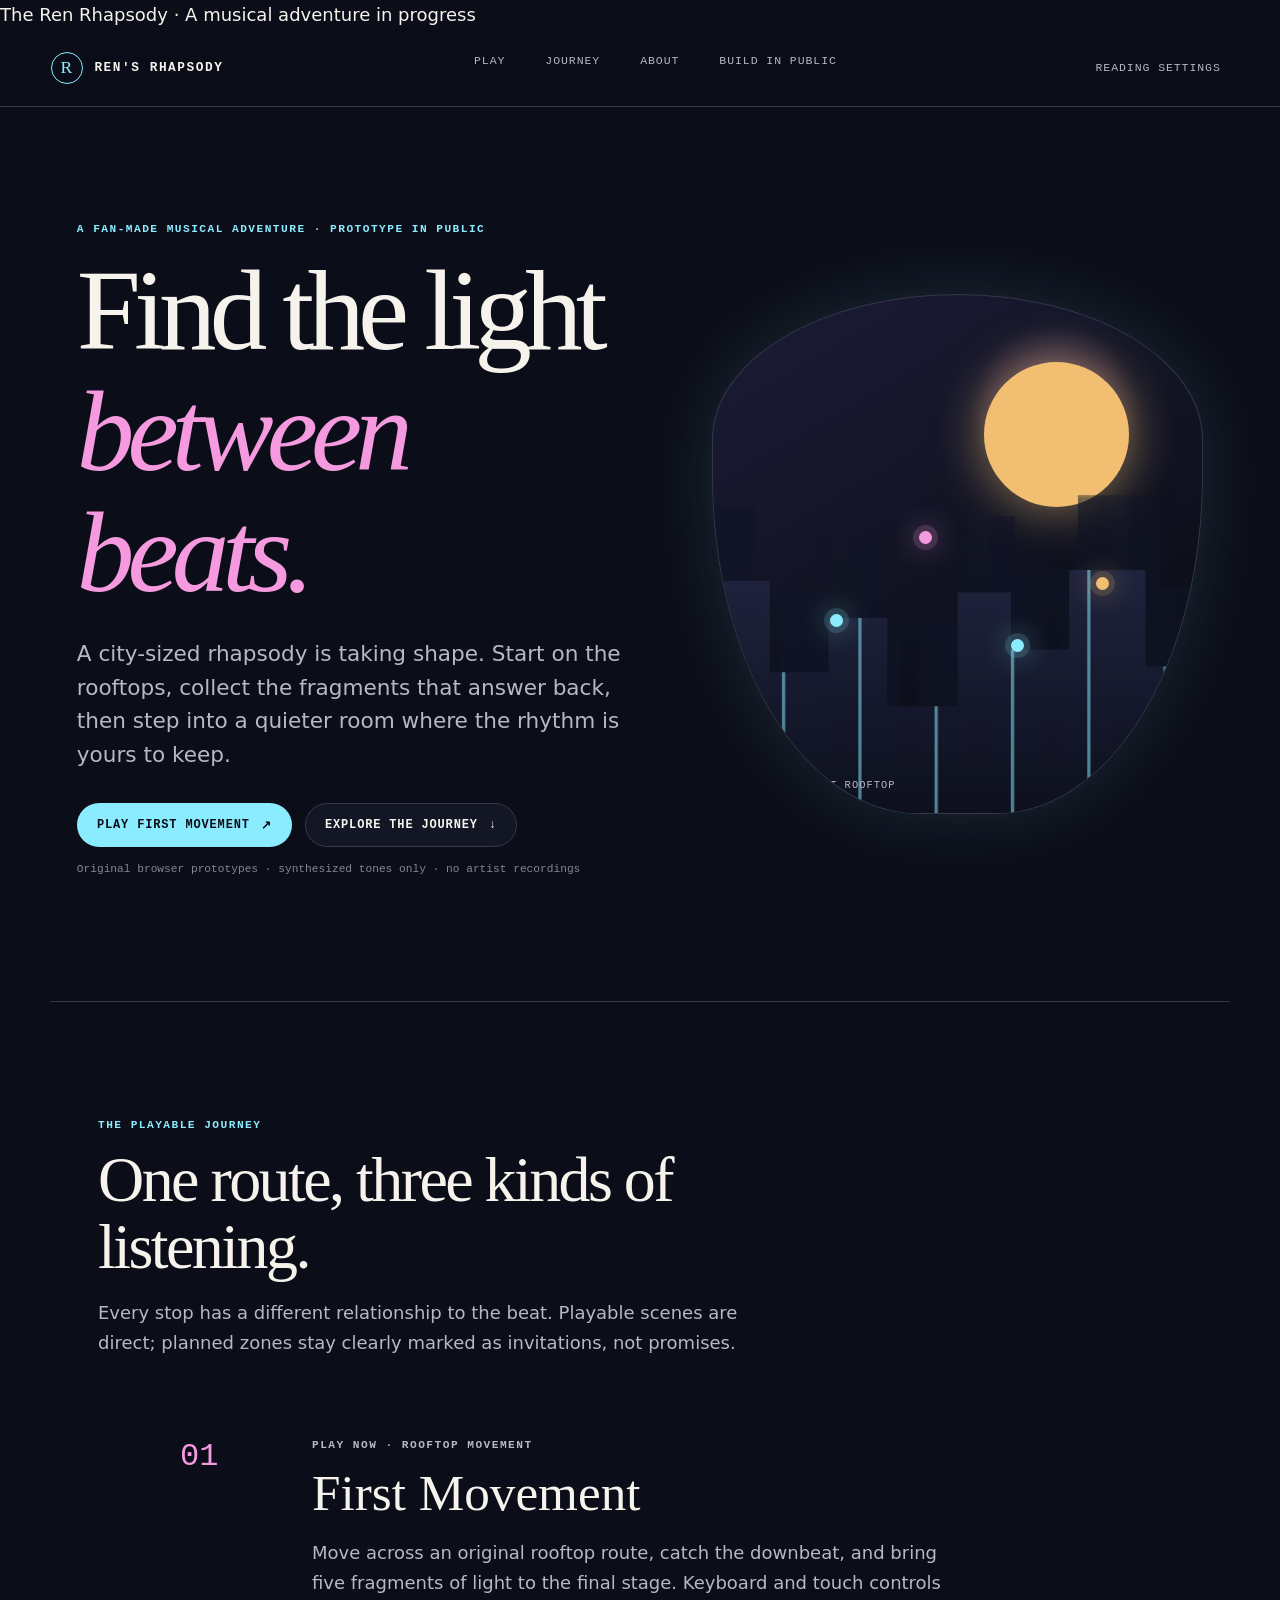
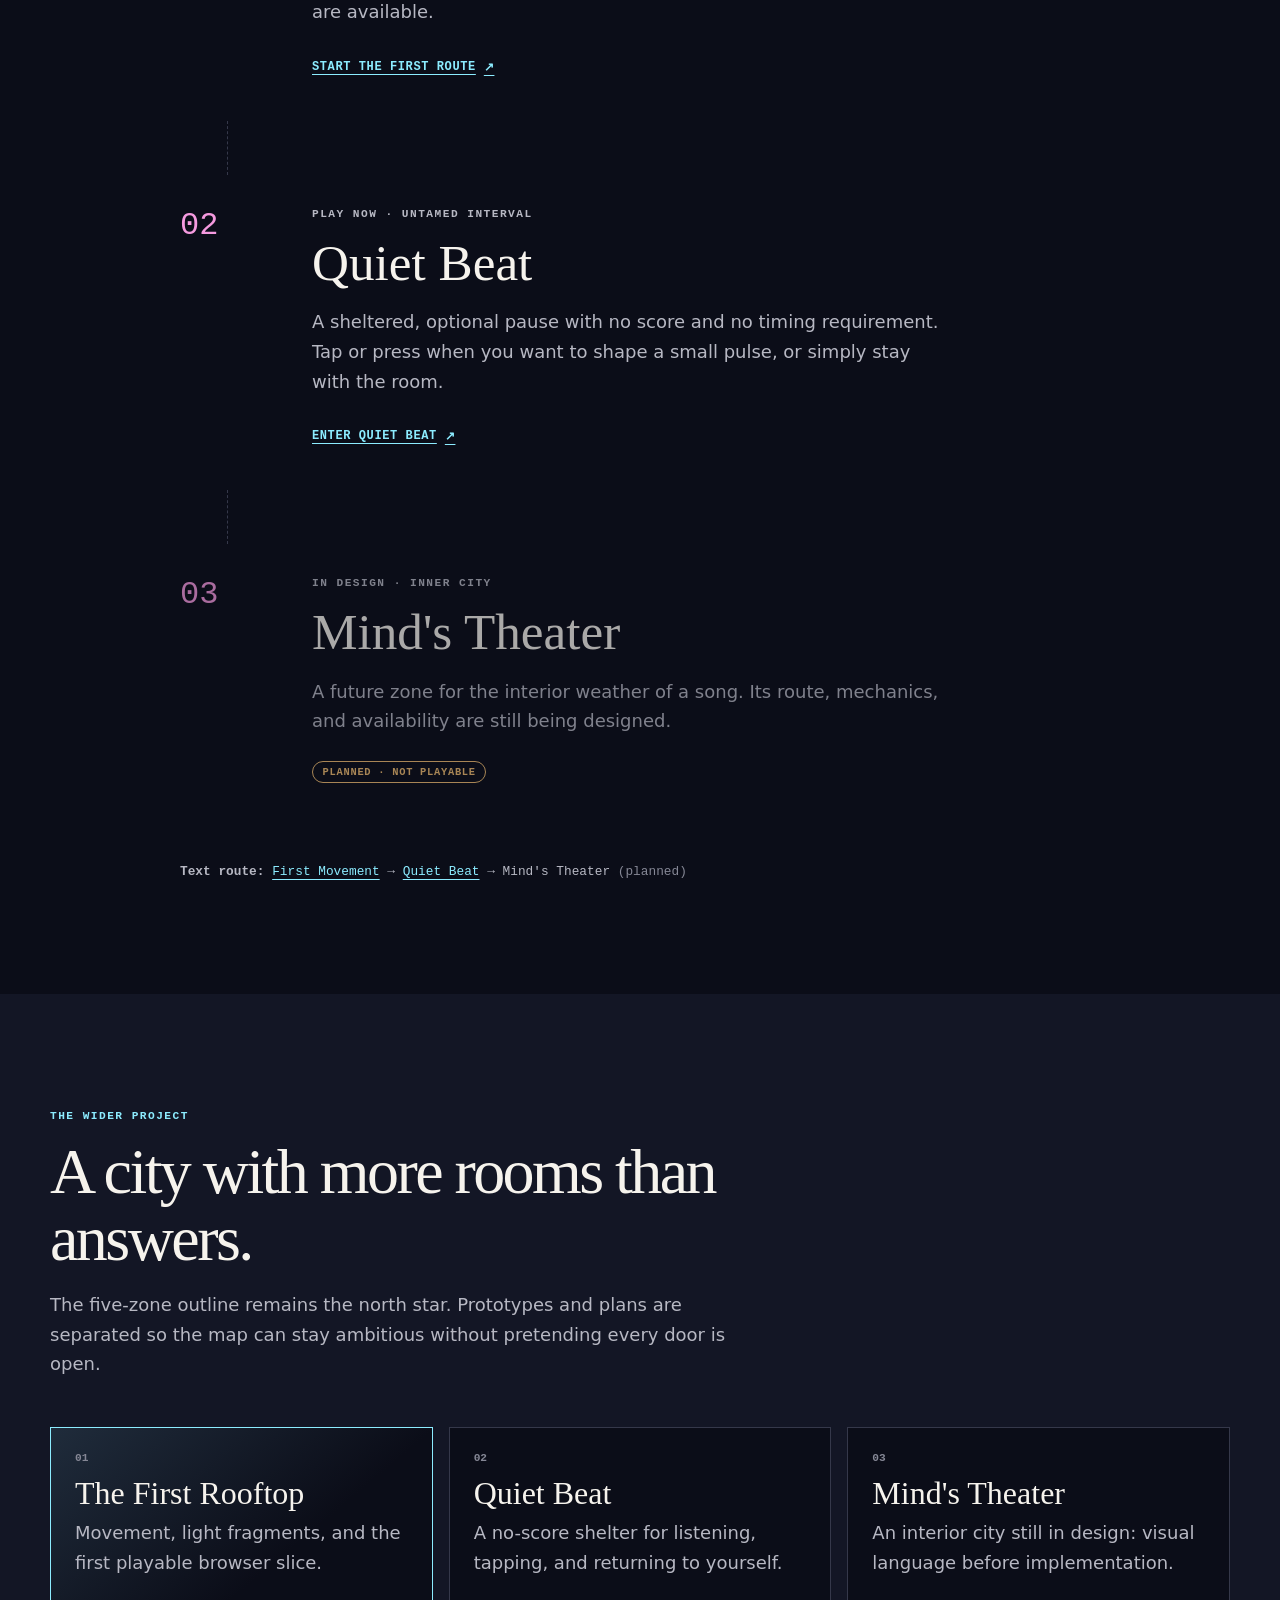
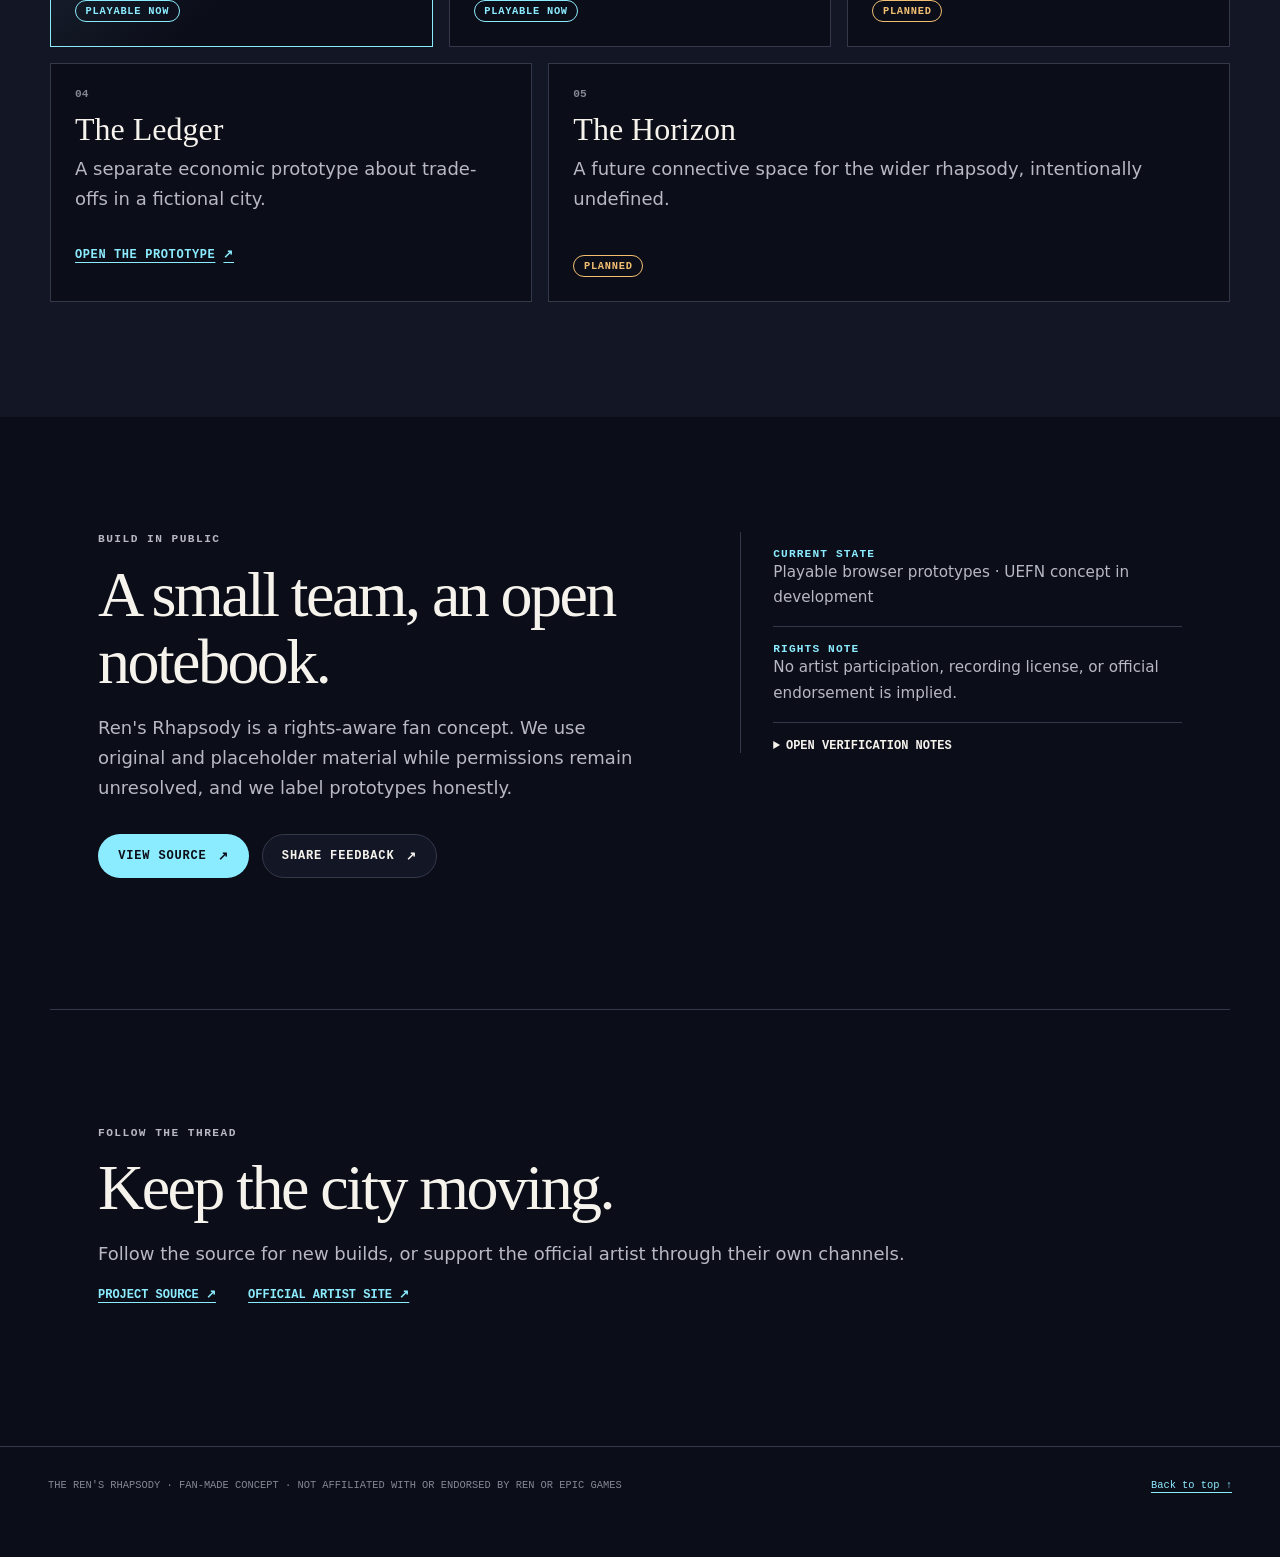
==== commit 19a22d84: "Redesign public journey homepage Co-authored-by: v0 <it+v0agent@vercel.com>" ====
--- a/index.html
+++ b/index.html
@@ -1,381 +1,33 @@
-<!DOCTYPE html>
-<html lang="en" class="rhapsody-home">
+<!doctype html>
+<html lang="en">
 <head>
-    <meta charset="UTF-8">
-    <meta name="viewport" content="width=device-width, initial-scale=1.0">
-    <title>Ren’s Rhapsody · Play First Movement</title>
-
-
-
-
-
-
-    <meta property="og:image:width" content="1280">
-    <meta property="og:image:height" content="640">
-    <meta property="og:image:alt" content="The Ren Rhapsody project artwork">
-    <link rel="stylesheet" href="play/style.css">
-
-<link rel="canonical" href="https://ibloud.github.io/ren-rhapsody/">
-<meta name="description" content="Play First Movement, an original browser prototype. Explore Ren’s Rhapsody’s proposed Fortnite/UEFN blueprint separately.">
-<meta property="og:title" content="Ren’s Rhapsody · Play First Movement">
-<meta property="og:description" content="Play First Movement, an original browser prototype. Explore Ren’s Rhapsody’s proposed Fortnite/UEFN blueprint separately.">
-<meta property="og:url" content="https://ibloud.github.io/ren-rhapsody/">
-<meta property="og:type" content="website">
-<meta property="og:site_name" content="The Ren Rhapsody">
-<meta name="twitter:card" content="summary_large_image">
-<meta name="twitter:title" content="Ren’s Rhapsody · Play First Movement">
-<meta name="twitter:description" content="Play First Movement, an original browser prototype. Explore Ren’s Rhapsody’s proposed Fortnite/UEFN blueprint separately.">
-<meta property="og:image" content="https://ibloud.github.io/ren-rhapsody/assets/social-preview.png">
-<meta name="twitter:image" content="https://ibloud.github.io/ren-rhapsody/assets/social-preview.png">
-<script type="application/ld+json">{"@context": "https://schema.org", "@type": "WebPage", "name": "Ren’s Rhapsody · Play First Movement", "url": "https://ibloud.github.io/ren-rhapsody/", "description": "Play First Movement, an original browser prototype; explore the proposed Fortnite/UEFN blueprint separately."}</script>
+  <meta charset="utf-8">
+  <meta name="viewport" content="width=device-width, initial-scale=1">
+  <meta name="theme-color" content="#0b0d18">
+  <meta name="description" content="The Ren Rhapsody is a fan-made musical adventure prototype: play First Movement, enter Quiet Beat, and follow the route toward a wider city."
+  <title>The Ren Rhapsody · A musical adventure in progress</title>
+  <link rel="stylesheet" href="public.css">
 </head>
 <body>
-
-    <header class="home-bar"><a href="./">Ren’s Rhapsody</a><a href="#play-submission">Development record</a></header>
-    <main class="home-main">
-      <section class="home-hero" aria-labelledby="home-title"><div><p class="eyebrow">Playable browser prototype</p><h1 id="home-title">First Movement</h1><p>Find five lights across an original rooftop route. Play this browser game now; the wider Fortnite/UEFN blueprint is a proposal.</p><a class="primary-button" href="play/">Play First Movement <span aria-hidden="true">↗</span></a><a class="home-link" href="#blueprint">Explore the proposed blueprint</a><details class="home-input"><summary>Input options before you start</summary><p>Move with arrows or A/D and jump with Space, or use touch controls. Optional click-to-move and timing assist are off by default; choose them beside Start. Assisted runs are labeled and excluded from best records.</p></details></div><figure><img src="assets/social-preview.png" width="1280" height="640" alt="" aria-hidden="true"><figcaption>Existing project artwork. First Movement uses procedural scenery and original synthesized audio.</figcaption></figure></section>
-      <p>Independent and fan-made. Not affiliated with or endorsed by Ren or Epic Games. No published Fortnite island is claimed.</p>
-      <details class="home-context" id="project-context"><summary>Blueprint, rights and development history</summary>
-      <nav class="home-nav" aria-label="Project context"><a href="#play-submission">Browser game record</a><a href="#blueprint">Proposed zones</a><a href="#rights">Rights</a><a href="#ai-disclosure">AI disclosure</a><a href="#career-retraining">Optional learning</a></nav>
-
-
-        <section class="orientation" aria-labelledby="start-here"><h2 id="start-here">Browser game and proposed blueprint</h2><p>First Movement is the current playable browser slice. The five-zone Fortnite/UEFN concept below is a separate proposal with unresolved rights, build and platform requirements.</p></section>
-
-        <section class="rights-banner" id="rights" aria-labelledby="rights-title">
-            <h2 id="rights-title">Rights and independence</h2>
-            <p>Build with cleared or documented material. Ren’s recordings, music videos, likenesses, collaborations and branding remain <strong>rights-dependent</strong>. Public availability does not imply permission or approval.</p>
-            <span class="status-chip">Current state · rights confirmation required for artist-specific public use</span>
-        </section>
-
-        <section class="mission-control" id="play-submission" aria-labelledby="play-title">
-            <div class="mission-kicker">First Movement / development record / 3 November 2026</div>
-            <h2 id="play-title">First Movement development record</h2>
-            <p class="mission-lead">First Movement demonstrates a small beginning-to-end browser interaction: one original rooftop route, beat-assisted jumping, five light fragments, locally synthesized audio, and an ending. The October 31 fixes are merged in the source. This is a development showcase, not an independently accepted playtest or a published Fortnite island.</p>
-            <h3>What shipped in source and what was tested</h3>
-            <p><a href="https://github.com/ibloud/ren-rhapsody/pull/13">Merged PR #13</a> corrected Start/Restart focus, interruption recovery, tablet-width controls, and a final-rooftop recovery blocker. The <a href="https://github.com/ibloud/ren-rhapsody/blob/0235ba0094347f03594b9b8c4f0d3f984f59561b/docs/FIRST-MOVEMENT-VERIFICATION-2026-10-31.md">October 31 verification record</a> reports Linux Chromium automation completing all five fragments and the ending, keyboard focus/restart, touch emulation, sound-state recovery, and a non-zero native Web Audio signal. These are automated engineering observations, not independent playtesting or a human audio-quality review.</p>
-            <p>GitHub records a successful Pages deployment of source <code>0235ba0</code> on October 31. Direct inspection of the current public page and the Break This Build → game route was blocked during this review; deployment metadata does not prove the current serving artifact or target-device behavior.</p>
-            <h3>What remains open</h3>
-            <p>Independent completion reports, physical iPad Safari touch/rotation/interruption checks, VoiceOver acceptance, and listening on actual hardware remain unverified. The visual canvas platformer is not established as a screen-reader-accessible experience. No UEFN island, artist participation, or music permission is established.</p>
-            <h3>Quiet Beat: optional review work</h3>
-            <p><a href="https://github.com/ibloud/ren-rhapsody/tree/review/quiet-beat">review/quiet-beat</a>, commit <a href="https://github.com/ibloud/ren-rhapsody/commit/e471e6db31115020660a885aefab70c32bed1347"><code>e471e6d</code></a>, adds an optional no-score tapping mode with 48/60/72 BPM, keyboard/button input, an optional synthesized tone, and stop-on-hide behavior. It is one commit ahead of main as inspected November 3. It is not merged, not verified live, and not evidence of physical-device or accessibility acceptance.</p>
-            <div class="mission-note"><strong>Halloween 2026 retrospective</strong><p>We tried an open-source Halloween hackathon for creatives looking to enter or return to the industry, including people affected by layoffs. We invited them to test a playable build and share findings that could guide the next revision. More of the responses we received focused on objections to AI use than on reproducible bugs, accessibility findings, or tested improvements. The independent playtest target remained unmet, so First Movement continued as a development showcase.</p><p>We used AI assistance in development and disclose that below. The feedback we received gave us too little comparable work to judge whether a human-only approach would have produced a better result. For the next review, a useful contribution is a reproducible finding or a tested change with a clear account of who did the work and where tools helped.</p><a href="docs/HALLOWEEN-2026-FIRST-MOVEMENT.md">Original scope and checkpoints</a> · <a href="docs/FIRST-MOVEMENT-VERIFICATION-2026-10-31.md">Verification and November 3 source follow-up</a>.</div>
-            <div id="hands-free-2027">
-<h3>One goal for Break This Build 2027</h3>
-<p>Test whether a player can <strong>start, play, recover, and finish</strong> First Movement and Duet using hands-free input. MouthPad and Augmental VOX are separate test cases for each game. Ordinary pointer/keyboard checks help find barriers; they do not prove device compatibility.</p>
-<p><a href="https://www.augmental.tech/vox">Augmental's VOX page and linked chess demonstration</a> motivate the experiment, not a compatibility claim. Checked November 3, 2026: Augmental describes MouthPad cursor/click control and VOX dictation through macOS/iOS. The inspected VOX documentation does not establish browser game-key mapping or sustained key-down/key-up behavior. Do not name a supported VOX game setup until the exact app, OS, mapping, event delivery, repeats, and holds are verified. iPadOS support must be confirmed separately from the vendor's iOS description.</p>
-<ul>
-<li><strong>First Movement · MouthPad — blocked:</strong> no physical device available. Ordinary one-pointer Chromium proxy tested Start, direction/Jump as separate clicks, missed-ledge recovery, Pause/Resume, five-fragment finish and Restart. Holding the original direction control captured the pointer and prevented reaching Jump with that same pointer. The reversible click-to-move option latches a direction; click again to stop. Pause, mode changes, and page interruption clear movement. Physical fit, fatigue and reliable control remain untested.</li>
-<li><strong>First Movement · VOX — blocked:</strong> hardware and verified game-key mapping/hold behavior unavailable. First verify discrete Start, Pause, Resume and Jump actions. Only then test movement plus jump timing. Optional timing assist was checked with ordinary keys; it supplies the beat boost and labels assisted runs, which are excluded from the best-score record. It does not establish a playable VOX route.</li>
-<li><strong>Duet · MouthPad — blocked:</strong> no physical device available. Ordinary single-pointer proxy tested a local two-player session, same-square selection cancellation, legal moves, turn handoff, a 34-move finish and restart. Both seats were operated by automation; independent two-player participation remains planned. Test setup, fatigue, recovery and the hands-free player's control separately on the actual device.</li>
-<li><strong>Duet · VOX — blocked:</strong> hardware and verified browser key delivery unavailable. Ordinary keyboard proxy tested selection, confirmation, Escape cancellation, turn handoff and a full local session. Repeated held Enter must not submit a second action or select the previous player's piece. Fresh repeated voice commands may differ from KeyboardEvent.repeat and need their own device check.</li>
-</ul>
-<p><strong>Separate evidence tracks:</strong> ordinary pointer/keyboard — tested in automated Linux Chromium 154 at tablet width; ordinary physical iPad Safari — blocked, no device; physical MouthPad — blocked, no device; physical VOX — blocked, no device or verified game mapping; VoiceOver — blocked, no Apple accessibility test setup. No device acceptance is claimed. Quiet Beat is optional branch-only review work: where available, test Start, tap, tempo change and Stop; this does not merge it into First Movement.</p>
-<p><strong>Record each run:</strong> planned, tested, or blocked; date, URL and build/commit; browser/version, OS, physical device and firmware/app; input/mapping and hold/repeat behavior; reproduction steps; expected versus actual result; help used, setup time, rest breaks, fatigue/recovery observations volunteered by the player, and next action. Let a participant stop at any time; agree on recording and public evidence before testing. Never substitute a pointer proxy or VoiceOver result for MouthPad or VOX evidence.</p>
-<p><a href="play/">Open First Movement input test</a> · <a href="https://break.loptrlab.com/duet/play/">Open Duet local two-player test</a> · <a href="https://github.com/Loptr-Lab/duet-solo-hackathon/blob/review/ren-development-record/docs/PRODUCTION_PLAYTEST.md">Detailed shared test packet</a></p></div>
-            <h3 id="ai-disclosure">AI assistance and asset provenance</h3>
-            <p><strong>Concept exploration:</strong> the repository preserves a larger fan-made UEFN blueprint; the inspected record does not itemize which early concepts or drafts used AI. Do not infer a human-only or wholly AI-generated origin from a commit account.</p>
-            <p><strong>Implementation:</strong> Quiet Beat is the Codex-assisted development example identified by the project owner for this review. Its linked branch is the inspectable code artifact, not an independent record of every prompt or human edit. The existing First Movement fixes and automated checks are documented in PR #13; that record does not establish independent human acceptance.</p>
-            <p><strong>Drafting and verification:</strong> Codex assisted this November 3 status update, source tracing, the optional click-to-move and timing-assist implementation, and the automated checks reported in its review handoff. Generated prose is not verification evidence. Dominique retains release and canon decisions under the existing project record; no independent tester or artist approval is claimed.</p>
-            <p><strong>Browser runtime:</strong> First Movement runs local JavaScript/canvas and Web Audio synthesis, with no model API, account, external game asset, or downloaded artist recording. Quiet Beat's reviewed JavaScript also uses local timing and optional oscillator tones, not an AI service. Development-time AI assistance does not mean the browser generates content with a model.</p>
-            <p><strong>Audio:</strong> the prototype uses oscillator tones and generated noise in <a href="https://github.com/ibloud/ren-rhapsody/blob/0235ba0094347f03594b9b8c4f0d3f984f59561b/play/game.js">game.js</a>, not Ren recordings. <strong>Art:</strong> the playable scenery is procedural canvas/CSS. Existing blueprint and social artwork retain their existing provenance limits; no new artwork attribution or clearance is asserted. ArtCraft/Polyfork and the <a href="https://github.com/ibloud/ren-rhapsody/pull/12">issue #11 storyboard study</a> remain separate review resources, not integrated gameplay assets. <a href="docs/PROVENANCE-AND-MUSIC-RIGHTS.md">Music, participation, and rights boundaries</a> remain unchanged.</p>
-        </section>
-
-        <section class="platform-roadmap" id="platform-publishing">
-            <h2>From Play Submission to Platform Publication</h2>
-            <p>The historical October 31 checkpoint targeted a tested preview; its unmet acceptance gates are recorded above. Full Fortnite publication and Xbox adaptation are later paths with separate build, rights, testing and platform gates. No verified UEFN release is claimed.</p>
-            <div class="platform-grid">
-                <div class="platform-card"><h3>Epic Games / Fortnite — primary</h3><ol><li>Complete the full UEFN release checks in the First Movement plan; the preview checklist above does not establish island readiness.</li><li>Resolve rights/attribution and use cleared or approved audio for the public island.</li><li>Build and test the island in UEFN, then publish through Epic's Creator Portal workflow.</li><li>Pass Epic moderation and release the approved island; capture the Island Code and player-facing metadata.</li></ol><p>A future Fortnite release requires a built and approved UEFN island; this browser prototype is separate.</p></div>
-                <div class="platform-card"><h3>Xbox — adaptation path</h3><ol><li>Use the finished playable experience and evidence package as the concept/prototype foundation.</li><li>Prepare an Xbox-native build rather than treating a Fortnite island or GitHub site as the Xbox product.</li><li>Enter the Xbox creator/Partner Center process, complete required agreements and product setup, then build against the applicable Xbox/GDK workflow.</li><li>Submit the product for certification and, if approved, configure its Xbox release.</li></ol><p>This is a future port/publishing route, not a claim that Epic/Fortnite publication automatically grants Xbox publication.</p></div>
-            </div>
-            <div class="portfolio-lane"><strong>UNEMPLOYMENT → EXPERIENCE RECEIPTS:</strong> every completed stage can produce evidence for a portfolio: UEFN/Verse work, level-design iterations, accessibility findings, rights/attribution research, QA test cases, bug reports, playtest analysis, release metadata, publishing workflow notes, gameplay capture, and a postmortem.</div>
-        </section>
-
-        <!-- The Map Blueprint -->
-        <section id="blueprint">
-            <h2>The Map Blueprint</h2>
-            <p class="section-intro">The proposed five-zone UEFN map moves from origin and perception to rhythm, economic pressure and collective release. It is separate from the playable browser slice.</p>
-            <div class="zone-map" aria-label="Zone navigation">
-                <a href="#zone-1"><b>01 · BUSKER’S ALLEY</b><span>Origin / traversal</span></a>
-                <a href="#zone-2"><b>02 · MIND’S THEATER</b><span>Perception / puzzle</span></a>
-                <a href="#zone-3"><b>03 · ANIMAL FLOW</b><span>Rhythm / movement</span></a>
-                <a href="#zone-4"><b>04 · THE LEDGER</b><span>Value / consequence</span></a>
-                <a href="#zone-5"><b>05 · SYMPHONY</b><span>Collective / release</span></a>
-            </div>
-
-            <div class="zone-grid">
-                <div class="card" id="zone-1">
-                    <h3>Zone 1: Busker’s Alley</h3>
-                    <div class="vibe">Gritty, urban, dimly lit. Brighton origins.</div>
-                    <p><strong>Music reference:</strong> "Old Boy", "Patricia's Manifesto"</p><span class="status-chip">Rights-dependent</span>
-                    <p><strong>Collab:</strong> Ruby Duff NPC grants the "Microphone Item" to shatter glass barriers.</p>
-                </div>
-
-                <div class="card" id="zone-2">
-                    <h3>Zone 2: Mind’s Theater</h3>
-                    <div class="vibe">Surreal, psychological, theatrical.</div>
-                    <p><strong>Music reference:</strong> "Hi Ren", "Sick Boi"</p><span class="status-chip">Rights-dependent</span>
-                    <p><strong>Collab:</strong> Find floating masks representing vocal stems to solve puzzles and escape closing walls.</p>
-                </div>
-
-                <div class="card" id="zone-3">
-                    <h3>Zone 3: Animal Flow</h3>
-                    <div class="vibe">Neon, jungle, fast-paced.</div>
-                    <p><strong>Music reference:</strong> "Animal Flow", "Illest of Our Time"</p><span class="status-chip">Rights-dependent</span>
-                    <p><strong>Collab:</strong> Chinchilla &amp; Scizzahz NPCs offer a rhythm mini-game to unlock the grapple bow.</p>
-                </div>
-
-                <div class="card" id="zone-4">
-                    <h3>Zone 4: The Ledger</h3>
-                    <div class="vibe">A high-pressure economic survival district.</div>
-                    <p><strong>Music reference:</strong> "Money Game" (Pts 1-3), subject to rights confirmation.</p>
-                    <p><strong>Core loop:</strong> Evaluate jobs, time, operating costs, opportunity cost, reputation, and unexpected expenses.</p>
-                    <p><strong>Narrative:</strong> Mega Ran &amp; Cassey D NPCs are part of the district's story. The player navigates the system rather than gambling against it.</p>
-                </div>
-
-                <div class="card" id="zone-5">
-                    <h3>Zone 5: Symphony</h3>
-                    <div class="vibe">Floating amphitheater in space.</div>
-                    <p><strong>Music reference:</strong> "The Hunger", "Road Runner", "Blue"</p><span class="status-chip">Rights-dependent</span>
-                    <p><strong>Collab:</strong> Every saved NPC appears on stage. Conduct the orchestra to ascend a staircase of musical notes.</p>
-                </div>
-            </div>
-        </section>
-
-        <!-- Canonical Architecture -->
-        <section id="architecture">
-            <h2>Canonical Architecture</h2>
-            <details class="collapsible"><summary>Show detailed production assumptions</summary>
-            <div class="card">
-                <h3>From Valuation to Sovereignty</h3>
-                <p><strong>Money Game → The Ledger → The Weaver → Duet → 52 Cards of War → Veiled Dominion</strong></p>
-                <p><strong>Money Game</strong> supplies the valuation pressure: what things cost across multiple dimensions of value.</p>
-                <p><strong>The Ledger</strong> operationalizes that pressure as accounting: costs, tradeoffs, time, opportunity cost, reputation, and consequences.</p>
-                <p><strong>The Weaver</strong> interrogates the accounting: who defines value, who bears the cost, who benefits, and whether independent systems can remain independent while collaborating.</p>
-                <p><strong>Duet</strong> stages the encounter. <strong>52 Cards of War</strong> expands it into systemic play. <strong>Veiled Dominion</strong> carries the logic into sovereignty and authority.</p>
-                <p class="vibe">The Ledger does not become the Weaver. The layers remain distinct while sharing underlying mechanics.</p>
-            </div>
-        </details></section>
-
-        <!-- The Ledger -->
-        <section id="the-ledger">
-            <h2>The Ledger</h2>
-            <div class="card">
-                <h3>Economic Survival, Not Gambling</h3>
-                <p>Zone 4 is being redesigned as <strong>The Ledger</strong>: a fictional economic-survival system inspired by the themes of the Money Game trilogy.</p>
-                <p><strong>Offer → choice → cost → consequence → discovery.</strong> Players weigh time, travel, operating costs, alternative opportunities, reputation, and unexpected events. No playable casino, roulette, slots, raffles, or wagering mechanic is required.</p>
-                <p>Real-world economic sources may calibrate the model, but the game distinguishes fictional city values from source data and does not present gameplay as financial advice.</p>
-            </div>
-        </section>
-
-        <!-- Mechanics -->
-        <section id="mechanics">
-            <h2>Interactive Mechanics</h2>
-            <div class="zone-grid">
-                <div class="card">
-                    <h3>Audio Reactive World</h3>
-                    <p>Using UEFN’s material editor, neon lights and glowing plants pulse, change color, and scale based on the frequencies of Ren’s tracks.</p>
-                </div>
-                <div class="card">
-                    <h3>The "Ren Guitar"</h3>
-                    <p>A reskinned Guitar emote prop. Strumming creates a shockwave that destroys "writer's block" brick walls.</p>
-                </div>
-                <div class="card">
-                    <h3>Deep Cut Easter Eggs</h3>
-                    <p>Use clearly marked placeholder/cleared audio during prototyping. Artist-specific references remain design research until participation and music rights are confirmed.</p>
-                </div>
-            </div>
-        </section>
-
-        <!-- Build Requirements -->
-        <section id="dev-scope">
-            <h2>Build Requirements &amp; Scope</h2>
-            <p>Building "The Ren Rhapsody" in UEFN is an ambitious but achievable project. The estimates below are early planning assumptions for the larger UEFN concept, not measured work or a release commitment. The one-scene First Movement record above preserves the Halloween scope and open acceptance gates.</p>
-
-            <div class="zone-grid">
-                <div class="card">
-                    <h3>📊 Skill Level</h3>
-                    <p><strong>Intermediate to Advanced.</strong> You don't need to be a pro, but you must be comfortable with UEFN navigation, asset management, and lighting.</p>
-                    <p><strong>Key Skills:</strong> Verse programming (for NPCs/logic), UEFN Sequencer (for animations), Material Editor (for audio-reactive lights), and basic audio editing (splitting stems).</p>
-                </div>
-
-                <div class="card">
-                    <h3>⏱️ Dev Hours (Solo)</h3>
-                    <p><strong>~120 to 180 Hours.</strong></p>
-                    <ul>
-                        <li>Pre-Production &amp; Audio: 10-15 hrs</li>
-                        <li>Greyboxing &amp; Parkour: 25-35 hrs</li>
-                        <li>Environment Art: 30-40 hrs</li>
-                        <li>Verse Logic &amp; Mechanics: 30-45 hrs</li>
-                        <li>Audio-Visual Syncing: 15-20 hrs</li>
-                        <li>Polishing &amp; Publishing: 10-15 hrs</li>
-                    </ul>
-                </div>
-
-                <div class="card">
-                    <h3>💻 Software &amp; Hardware</h3>
-                    <p><strong>Software:</strong> UEFN (Free), Fortnite Creative (Free), Audacity/DAW (Free), Epic Creator Portal (Free).</p>
-                    <p><strong>Hardware:</strong> A decent Windows PC is required (UEFN cannot run on Mac). Recommended: 16GB+ RAM (32GB preferred for audio-heavy maps), solid CPU, and a dedicated GPU (GTX 1080 or better).</p>
-                </div>
-            </div>
-
-            <div class="card">
-                <h3>🚀 First Movement: the current minimum scope</h3>
-                <p>The Halloween scope was <strong>one scene, one music-and-movement interaction, and an ending</strong> using original or cleared placeholder audio. That browser slice now exists; independent acceptance remains open.</p>
-                <p>The five-zone UEFN journey remains a future concept. We have not measured the time needed to finish or publish it, and do not promise a weekend release. Follow the First Movement checkpoints and require a tested beginning-to-end build before calling the preview playable.</p>
-            </div>
-
-        </section>
-
-        <!-- Career Retraining Section -->
-        <section id="career-retraining">
-            <h2>Career Retraining &amp; Portfolio Building</h2>
-            <p>A small prototype can make scope, design choices, implementation, and corrections visible to a reviewer. It does not promise employment, a commission, benefits-program eligibility, or an artist relationship. AI tools are optional; candidates can show their own reasoning whether they use them or not.</p>
-            <div class="zone-grid">
-                <div class="card">
-                    <h3>One concrete portfolio exercise</h3>
-                    <p>Fork the current First Movement or Duet build. Reproduce one hands-free input barrier in First Movement or Duet—for example, holding a direction prevents clicking Jump, or an accidental repeat submits an action twice. Make one small fix, then replay the same start → play → recover → finish path. Keep the rooftop scene and rights boundaries intact; do not add artist audio.</p>
-                    <ol>
-                        <li>Write a short brief: the observed problem, intended user, change, exclusions, and how you will judge it.</li>
-                        <li>Record the starting commit. Explain any AI help with exploration, code, copy, or tests; name what you reviewed, rejected, and corrected yourself.</li>
-                        <li>Replay the same path before and after your fix. Show steps, expected and actual results, exact build, device/OS/browser/input, and relevant automated checks. State what you verified yourself and what still needs physical MouthPad, VOX, iPad Safari, or VoiceOver testing. Label emulation separately from real-device and screen-reader testing.</li>
-                        <li>Link your code diff or demo and a concise case study: scope, decisions, one correction, remaining limits, and the next test. Do not claim accessibility acceptance without that evidence.</li>
-                    </ol>
-                    <p><a href="https://github.com/ibloud/ren-rhapsody/blob/0235ba0094347f03594b9b8c4f0d3f984f59561b/play/README.md">Run the existing build and checks</a> · <a href="#play-submission">Compare the project's evidence record</a>.</p>
-                </div>
-                <div class="card">
-                    <h3>Optional AI learning resources</h3>
-                    <p><a href="https://joinhandshake.com/move-program/referral?referralCode=AB04EB&amp;utm_source=referral">Handshake MOVE — referral link</a>. The owner describes a “Vibe Code an App” mission using Google AI Studio in a Handshake screenshot. That screenshot was not available to inspect in this review, and the referral landing page was inaccessible. Current mission availability, free access, account requirements, and referral terms are unverified; check them before joining. No reward or eligibility claim is made here.</p>
-                    <p><a href="https://opinionai.substack.com/p/free-ai-courses-from-anthropic-google">Opinion AI's free AI learning path</a> is a third-party guide to free learning resources, published May 31, 2026 and checked November 3. Its linked learning material is distinct from Opinion AI's paid companion guides. The guide notes that some resources require an account and some certificates cost money; confirm current conditions with each provider.</p>
-                    <p>Both links are optional learning choices, separate from contributor approval, employment, or payment. You do not need to join a program or buy companion material to complete this portfolio exercise.</p>
-                </div>
-            </div>
-            <div class="card">
-                <h3>A review prototype and a commissioned collaboration are different paths</h3>
-                <p><strong>Prototype for review:</strong> a bounded, independent demonstration can show your scope, design, and execution. Sending unsolicited material leaves the artist free to decline or ignore it; silence is not consent, approval, or a licence.</p>
-                <p><strong>Commissioned or invited work:</strong> agree on the brief, permissions, credit, scope, and any payment before work proceeds. An invitation to discuss a project is not an agreement to use protected material.</p>
-                <p><strong>Ren's Rhapsody public record:</strong> the repository and merged PR #13 document a fan-made blueprint and an original browser slice. They provide public review artifacts, but the inspected Rhapsody record does not establish private delivery to Ren or his team, receipt, response, an invitation, or a commission. That is where this record ends. Learn from the documented development process without inventing a relationship.</p>
-            </div>
-        </section>
-
-        <!-- Project Cost & Funding Section -->
-        <section id="funding">
-            <h2>Project Cost &amp; Funding</h2>
-            <p class="section-intro">Separate <strong>project cost</strong> from <strong>possible revenue</strong>. Neither Epic support nor music clearance should be treated as assumed funding. The public-build path depends on the actual rights and platform conditions in force when the island is released.</p>
-
-            <div class="zone-grid">
-                <div class="card">
-                    <h3>💸 The True Cost</h3>
-                    <p><strong>Software:</strong> $0 (UEFN, GitHub, Audacity are free)</p>
-                    <p><strong>Hardware:</strong> $0 (assuming you own a capable PC)</p>
-                    <p><strong>Labor (Sweat Equity):</strong> ~$3,000 - $9,000 (120-180 hours of dev time valued at freelance rates).</p>
-                </div>
-                <div class="card">
-                    <h3>☕ Crowdfunding</h3>
-                    <p>Set up a Ko-fi or Buy Me A Coffee. The Ren fanbase is highly supportive of indie art. Pitch it as supporting a laid-off dev's portfolio journey.</p>
-                </div>
-                <div class="card">
-                    <h3>🎮 Epic Games Island Funds</h3>
-                    <p><strong>Rights gate:</strong> Copyright and platform eligibility need to be resolved for the exact music and uses before treating a public build as monetizable. Prototype with cleared/original/placeholder audio while that question remains open.</p>
-                </div>
-                <div class="card">
-                    <h3>🤝 Possible invited collaboration</h3>
-                    <p>A prototype may support a review conversation. It does not establish an invitation, permission, monetization eligibility, or exposure. Any commissioned or invited collaboration requires an agreed brief, rights, credit, and scope before work proceeds.</p>
-                </div>
-            </div>
-        </section>
-
-        <!-- Philosophy & Ethics Section -->
-        <section id="philosophy">
-            <div class="rights-banner">
-                <h2>How to read the project</h2>
-                <p><strong>Concept</strong> describes the intended experience. <strong>Reference</strong> describes artistic inspiration. <strong>Rights-dependent</strong> means public use is conditional. <strong>Cleared</strong> should only appear when the project has documentation supporting the specific use.</p>
-            </div>
-            <h2>Philosophy &amp; Ethics (Respecting Ren)</h2>
-            <p>Ren’s music is deeply tied to his struggles with the music industry, capitalism, and mental health. Building a map based on his art requires navigating specific ethical boundaries to ensure we honor his philosophy, not exploit it.</p>
-
-            <div class="zone-grid">
-                <div class="card">
-                    <h3>🟢 How This Aligns</h3>
-                    <p><strong>The Underdog Comeback:</strong> Ren's story is about resilience. Using this project to learn a new skill and stage a career comeback honors that ethos.</p>
-                    <p><strong>Art &amp; Mental Health:</strong> Translating the feeling of battling your own mind (Zone 2) into an interactive space is a deeply artistic tribute.</p>
-                    <p><strong>DIY Ethos:</strong> Using free tools to build something without asking a corporation for permission mirrors how Ren built his following.</p>
-                </div>
-
-                <div class="card">
-                    <h3>🔴 How It Violates</h3>
-                    <p><strong>The "Money Game" Irony:</strong> His song is a scathing critique of greed. Attempting to monetize his copyrighted music for personal profit via Epic's Island Funds does exactly what the song critiques.</p>
-                    <p><strong>Corporate Enclosure:</strong> Trapping his raw, acoustic, Brighton-busker soul inside a corporate microtransaction machine without his blessing goes against his desire for independence.</p>
-                </div>
-            </div>
-
-            <div class="card">
-                <h3>⚖️ Ethical Guidelines for Builders</h3>
-                <p>To ensure you are respecting Ren's philosophy, follow these rules if you build this map:</p>
-                <ul>
-                    <li><strong>Zero Direct Monetization:</strong> Do not enroll the map in Epic's Island Funds. Do not put ads on the site. A tip jar is okay only if framed as "support my job hunt," not "pay to play."</li>
-                    <li><strong>Radical Transparency:</strong> Make a video about *why* you are building it. Share it with the Ren community. State clearly: "This is non-commercial. If Ren's team wants it taken down, I will take it down immediately."</li>
-                    <li><strong>Focus on the Message:</strong> Ensure the mechanics highlight the *meaning* of his lyrics rather than just using his songs as background noise for a parkour course.</li>
-                </ul>
-            </div>
-        </section>
-
-        <!-- Publishing Instructions -->
-        <section id="publishing">
-            <p class="section-intro">The publishing sequence below assumes the creative prototype has been tested and the exact public-use assets have been reviewed. Publishing is a later gate, not evidence that rights are already cleared.</p>
-            <h2>How to Make It Playable</h2>
-            <ol class="steps">
-                <li>
-                    <strong>Finalize Core Settings:</strong> Open My Island &gt; Game Settings. Set to "Create" mode, 1-4 players, and set respawns to "Ground Spawners."
-                </li>
-                <li>
-                    <strong>Prototype Audio:</strong> Use placeholder, synthetic, original, or otherwise cleared audio while rights are unresolved. A future public build must follow the applicable platform rules and have the necessary rights for the exact recording and use.
-                </li>
-                <li>
-                    <strong>Configure Island Portal:</strong> Use the Island Starter Portal device and assign it to your Zone 1 starting spawn point.
-                </li>
-                <li>
-                    <strong>Publish in UEFN:</strong> Click "Publish Current Island" in the top toolbar. Wait for UEFN to compile the project to Epic's servers.
-                </li>
-                <li>
-                    <strong>Beta Test with Friends:</strong> Before making it public, invite 1-3 friends to playtest the map in a private lobby. Have them test the parkour jumps to ensure they are fair, and verify that the audio triggers work perfectly.
-                </li>
-                <li>
-                    <strong>Make Public:</strong> Go to creator.fortnite.com &gt; Projects &gt; Islands. Toggle visibility from "Private" to "Public" to generate your 9-digit Island Code.
-                </li>
-                <li>
-                    <strong>Optimize for Discovery:</strong> Add tags (Adventure, Music, Parkour). Upload a high-quality neon thumbnail.
-                </li>
-                <li>
-                    <strong>Share with the World:</strong> Post the Island Code and gameplay clips on the Ren Discord, r/FortniteCreative, and TikTok.
-                </li>
-            </ol>
-        </section>
-
-        <!-- Collaborate -->
-        <section id="collaborate">
-            <h2>Optional contribution</h2>
-            <div class="card">
-                <h3>Looking for Co-Developers</h3>
-                <p>Interested in a small contribution or portfolio exercise? Discuss scope, credit and participation terms before work. Useful areas include:</p>
-                <ul>
-                    <li><strong>Verse Programmers</strong> (for NPC logic &amp; mini-games)</li>
-                    <li><strong>Technical Artists</strong> (for audio-reactive materials)</li>
-                    <li><strong>Level Designers</strong> (for parkour greyboxing)</li>
-                </ul>
-                <p>Fork this repo, open an Issue, or reach out on GitHub to join the project!</p>
-            </div>
-        </section>
-
-</details>
-    </main>
-
-    <footer class="home-footer">
-        <p>A fan-made concept dedicated to Ren. Support the official artist at <a href="https://www.renmakesmusic.com" target="_blank">www.renmakesmusic.com</a></p>
-    </footer>
-
-
-
-<script>
-function revealProjectContext(){let id;try{id=decodeURIComponent(location.hash.slice(1))}catch{return}let target=document.getElementById(id);if(!target)return;let node=target;while(node){if(node.tagName==='DETAILS')node.open=true;node=node.parentElement}target.scrollIntoView({block:'start'})}addEventListener('hashchange',revealProjectContext);if(location.hash)revealProjectContext();
-</script></body>
+<a class="skip-link" href="#main">Skip to content</a>
+<header class="site-header">
+  <a class="brand" href="./" aria-label="Ren's Rhapsody home"><span class="brand-mark">R</span><span>REN&apos;S RHAPSODY</span></a>
+  <nav class="desktop-nav" aria-label="Primary navigation"><a href="#journey">Play</a><a href="#journey">Journey</a><a href="#about">About</a><a href="#build">Build in public</a></nav>
+  <div class="header-actions"><button class="text-button" data-settings-open type="button">Reading settings</button><button class="menu-button" data-menu-toggle type="button" aria-expanded="false" aria-controls="mobile-menu">Menu</button></div>
+</header>
+<nav id="mobile-menu" class="mobile-menu" aria-label="Mobile navigation" hidden><a href="#journey">Play</a><a href="#journey">Journey</a><a href="#about">About</a><a href="#build">Build in public</a><button data-settings-open type="button">Reading settings</button></nav>
+<main id="main">
+  <section class="hero" aria-labelledby="hero-title">
+    <div class="hero-copy"><p class="eyebrow">A FAN-MADE MUSICAL ADVENTURE · PROTOTYPE IN PUBLIC</p><h1 id="hero-title">Find the light<br><em>between beats.</em></h1><p class="hero-lede">A city-sized rhapsody is taking shape. Start on the rooftops, collect the fragments that answer back, then step into a quieter room where the rhythm is yours to keep.</p><div class="hero-actions"><a class="button button-primary" href="play/">Play First Movement <span aria-hidden="true">↗</span></a><a class="button button-ghost" href="#journey">Explore the journey <span aria-hidden="true">↓</span></a></div><p class="hero-note">Original browser prototypes · synthesized tones only · no artist recordings</p></div>
+    <div class="hero-art" aria-label="An illustrated night skyline with a route of cyan and magenta lights" role="img"><div class="moon"></div><div class="skyline skyline-back"></div><div class="skyline skyline-front"></div><span class="route route-one"></span><span class="route route-two"></span><span class="route route-three"></span><span class="route route-four"></span><span class="hero-caption">01 / THE FIRST ROOFTOP</span></div>
+  </section>
+  <section class="route-section" id="journey" aria-labelledby="journey-title"><div class="section-heading"><p class="eyebrow">THE PLAYABLE JOURNEY</p><h2 id="journey-title">One route, three kinds of listening.</h2><p>Every stop has a different relationship to the beat. Playable scenes are direct; planned zones stay clearly marked as invitations, not promises.</p></div><div class="journey-route"><article class="journey-stop is-live"><div class="stop-number">01</div><div><p class="eyebrow">PLAY NOW · ROOFTOP MOVEMENT</p><h3>First Movement</h3><p>Move across an original rooftop route, catch the downbeat, and bring five fragments of light to the final stage. Keyboard and touch controls are available.</p><a class="inline-link" href="play/">Start the first route <span aria-hidden="true">↗</span></a></div></article><div class="route-line" aria-hidden="true"></div><article class="journey-stop is-live"><div class="stop-number">02</div><div><p class="eyebrow">PLAY NOW · UNTAMED INTERVAL</p><h3>Quiet Beat</h3><p>A sheltered, optional pause with no score and no timing requirement. Tap or press when you want to shape a small pulse, or simply stay with the room.</p><a class="inline-link" href="quiet-beat/">Enter Quiet Beat <span aria-hidden="true">↗</span></a></div></article><div class="route-line" aria-hidden="true"></div><article class="journey-stop is-planned"><div class="stop-number">03</div><div><p class="eyebrow">IN DESIGN · INNER CITY</p><h3>Mind&apos;s Theater</h3><p>A future zone for the interior weather of a song. Its route, mechanics, and availability are still being designed.</p><span class="status-pill">Planned · not playable</span></div></article></div><p class="text-route"><strong>Text route:</strong> <a href="play/">First Movement</a> → <a href="quiet-beat/">Quiet Beat</a> → Mind&apos;s Theater <span>(planned)</span></p></section>
+  <section class="zones-section" id="about" aria-labelledby="zones-title"><div class="section-heading"><p class="eyebrow">THE WIDER PROJECT</p><h2 id="zones-title">A city with more rooms than answers.</h2><p>The five-zone outline remains the north star. Prototypes and plans are separated so the map can stay ambitious without pretending every door is open.</p></div><div class="zone-list"><article class="zone-card zone-featured"><span class="zone-index">01</span><h3>The First Rooftop</h3><p>Movement, light fragments, and the first playable browser slice.</p><span class="status-pill live">Playable now</span></article><article class="zone-card"><span class="zone-index">02</span><h3>Quiet Beat</h3><p>A no-score shelter for listening, tapping, and returning to yourself.</p><span class="status-pill live">Playable now</span></article><article class="zone-card"><span class="zone-index">03</span><h3>Mind&apos;s Theater</h3><p>An interior city still in design: visual language before implementation.</p><span class="status-pill">Planned</span></article><article class="zone-card"><span class="zone-index">04</span><h3>The Ledger</h3><p>A separate economic prototype about trade-offs in a fictional city.</p><a class="inline-link" href="ledger/">Open the prototype <span aria-hidden="true">↗</span></a></article><article class="zone-card"><span class="zone-index">05</span><h3>The Horizon</h3><p>A future connective space for the wider rhapsody, intentionally undefined.</p><span class="status-pill">Planned</span></article></div></section>
+  <section class="build-section" id="build" aria-labelledby="build-title"><div><p class="eyebrow">BUILD IN PUBLIC</p><h2 id="build-title">A small team, an open notebook.</h2><p>Ren&apos;s Rhapsody is a rights-aware fan concept. We use original and placeholder material while permissions remain unresolved, and we label prototypes honestly.</p><div class="build-links"><a class="button button-primary" href="https://github.com/ibloud/ren-rhapsody" target="_blank" rel="noreferrer">View source <span aria-hidden="true">↗</span></a><a class="button button-ghost" href="https://github.com/ibloud/ren-rhapsody/issues" target="_blank" rel="noreferrer">Share feedback <span aria-hidden="true">↗</span></a></div></div><div class="build-meta"><div><strong>Current state</strong><span>Playable browser prototypes · UEFN concept in development</span></div><div><strong>Rights note</strong><span>No artist participation, recording license, or official endorsement is implied.</span></div><details id="verification"><summary>Open verification notes</summary><p>Automated browser checks cover the First Movement route, keyboard focus, touch emulation, sound recovery, and Quiet Beat timing. Physical iPad Safari, VoiceOver, and independent playtesting remain separate acceptance work.</p></details></div></section>
+  <section class="support-section" aria-labelledby="support-title"><p class="eyebrow">FOLLOW THE THREAD</p><h2 id="support-title">Keep the city moving.</h2><p>Follow the source for new builds, or support the official artist through their own channels.</p><div class="support-links"><a href="https://github.com/ibloud/ren-rhapsody" target="_blank" rel="noreferrer">Project source ↗</a><a href="https://renmakesmusic.com" target="_blank" rel="noreferrer">Official artist site ↗</a></div></section>
+</main>
+<footer class="site-footer"><span>THE REN&apos;S RHAPSODY · FAN-MADE CONCEPT · NOT AFFILIATED WITH OR ENDORSED BY REN OR EPIC GAMES</span><a href="#main">Back to top ↑</a></footer>
+<dialog class="settings-dialog" data-settings><form method="dialog"><div class="dialog-heading"><div><p class="eyebrow">READING SETTINGS</p><h2>Make the route yours.</h2></div><button class="close-button" value="close" aria-label="Close reading settings">×</button></div><label class="setting-row"><span><strong>Large text</strong><small>Increase comfortable reading size.</small></span><input type="checkbox" data-setting="largeText"></label><label class="setting-row"><span><strong>High contrast</strong><small>Strengthen borders and text contrast.</small></span><input type="checkbox" data-setting="contrast"></label><label class="setting-row"><span><strong>Reduce motion</strong><small>Remove decorative transitions.</small></span><input type="checkbox" data-setting="reducedMotion"></label><button class="button button-primary" value="close">Done</button></form></dialog>
+<script src="public.js"></script>
+</body>
 </html>
--- a/public.css
+++ b/public.css
@@ -0,0 +1 @@
+:root{--ink:#f6f3ed;--muted:#b7b8c3;--dim:#858795;--night:#0b0d18;--surface:#131625;--surface-2:#1b1d2d;--line:#35384a;--cyan:#8cecff;--magenta:#f59adf;--amber:#f2bf72;--serif:Georgia,'Times New Roman',serif;--sans:Inter,ui-sans-serif,system-ui,-apple-system,BlinkMacSystemFont,'Segoe UI',sans-serif;--mono:'SFMono-Regular',Consolas,monospace}*{box-sizing:border-box}html{scroll-behavior:smooth}body{margin:0;background:var(--night);color:var(--ink);font:18px/1.65 var(--sans)}body.large-text{font-size:21px}body.contrast{--muted:#d5d6df;--dim:#b6b8c5;--line:#676b7d}body.reduced-motion *,body.reduced-motion *::before{animation-duration:.01ms!important;transition-duration:.01ms!important;scroll-behavior:auto!important}a{color:var(--cyan);text-underline-offset:4px}button,a{min-height:44px}button{font:inherit;color:inherit}.skip-link{position:absolute;left:1rem;top:-5rem;background:var(--cyan);color:#0b0d18;padding:.5rem 1rem;z-index:100}.skip-link:focus{top:1rem}.site-header{position:sticky;top:0;z-index:20;display:flex;align-items:center;justify-content:space-between;gap:2rem;padding:1rem clamp(1rem,4vw,4rem);background:rgba(11,13,24,.9);backdrop-filter:blur(14px);border-bottom:1px solid var(--line)}.brand{display:flex;align-items:center;gap:.7rem;color:var(--ink);text-decoration:none;font:700 .8rem var(--mono);letter-spacing:.12em}.brand-mark{display:grid;place-items:center;width:2rem;height:2rem;border:1px solid var(--cyan);border-radius:50%;color:var(--cyan);font:1.1rem var(--serif)}.desktop-nav{display:flex;gap:1.5rem}.desktop-nav a,.text-button,.menu-button,.mobile-menu a,.mobile-menu button{color:var(--muted);font:.72rem var(--mono);letter-spacing:.08em;text-transform:uppercase;text-decoration:none;background:none;border:0;padding:.5rem}.desktop-nav a:hover,.desktop-nav a:focus,.text-button:hover,.text-button:focus{color:var(--cyan)}.header-actions{display:flex;align-items:center;gap:.5rem}.menu-button{display:none}.mobile-menu{padding:1rem;border-bottom:1px solid var(--line);background:var(--surface);text-align:center}.mobile-menu a,.mobile-menu button{display:block;width:100%}.hero{min-height:calc(100vh - 76px);display:grid;grid-template-columns:minmax(0,1fr) minmax(300px, .9fr);align-items:center;gap:clamp(2rem,7vw,7rem);max-width:1440px;margin:auto;padding:clamp(4rem,9vw,9rem) clamp(1rem,6vw,6rem);overflow:hidden}.hero-copy{position:relative;z-index:1}.eyebrow{margin:0 0 .8rem;color:var(--cyan);font:700 .7rem/1.4 var(--mono);letter-spacing:.13em;text-transform:uppercase}.hero h1,h2,h3{font-family:var(--serif);font-weight:400;line-height:1.05}.hero h1{max-width:760px;margin:0 0 1.5rem;font-size:clamp(4rem,9vw,8.5rem);letter-spacing:-.06em}.hero h1 em{color:var(--magenta);font-style:italic}.hero-lede{max-width:600px;color:var(--muted);font-size:clamp(1.05rem,2vw,1.35rem);line-height:1.55}.hero-actions,.build-links{display:flex;gap:.8rem;flex-wrap:wrap;margin:2rem 0 1rem}.button{display:inline-flex;align-items:center;justify-content:center;gap:.7rem;padding:.75rem 1.2rem;border:1px solid transparent;border-radius:999px;text-decoration:none;font:700 .75rem var(--mono);letter-spacing:.07em;text-transform:uppercase;transition:transform .2s,background .2s}.button:hover,.button:focus{transform:translateY(-2px)}.button-primary{background:var(--cyan);color:#0b0d18}.button-ghost{border-color:var(--line);background:var(--surface);color:var(--ink)}.hero-note{color:var(--dim);font:.7rem var(--mono)}.hero-art{position:relative;min-height:520px;isolation:isolate;background:radial-gradient(circle at 70% 22%,rgba(245,154,223,.35),transparent 16%),linear-gradient(150deg,#1c1c37,#0d101b 68%);border:1px solid var(--line);border-radius:50% 50% 42% 42%/28% 28% 65% 65%;overflow:hidden;box-shadow:0 0 80px rgba(140,236,255,.13)}.moon{position:absolute;width:145px;height:145px;right:15%;top:13%;border-radius:50%;background:var(--amber);box-shadow:0 0 50px rgba(242,191,114,.6)}.skyline{position:absolute;inset:auto -10% 0;height:48%;background:repeating-linear-gradient(90deg,#111527 0 8%,transparent 8% 11%),linear-gradient(#171b2d,#090c15);clip-path:polygon(0 25%,8% 25%,8% 4%,18% 4%,18% 36%,28% 36%,28% 17%,38% 17%,38% 48%,50% 48%,50% 8%,59% 8%,59% 28%,69% 28%,69% 0,82% 0,82% 34%,92% 34%,92% 18%,100% 18%,100% 100%,0 100%)}.skyline-back{opacity:.55;transform:scale(1.08) translateY(-55px);filter:blur(2px)}.skyline-front{bottom:-8%;height:55%;background:repeating-linear-gradient(90deg,transparent 0 7%,rgba(140,236,255,.6) 7.2% 7.5%,transparent 7.8% 13%),linear-gradient(#222642,#0b0d18);opacity:.88}.route{position:absolute;width:13px;height:13px;border-radius:50%;background:var(--cyan);box-shadow:0 0 0 6px rgba(140,236,255,.15),0 0 28px var(--cyan)}.route-one{left:24%;bottom:36%}.route-two{left:42%;bottom:52%;background:var(--magenta);box-shadow:0 0 0 6px rgba(245,154,223,.15),0 0 28px var(--magenta)}.route-three{left:61%;bottom:31%}.route-four{right:19%;bottom:43%;background:var(--amber);box-shadow:0 0 0 6px rgba(242,191,114,.15),0 0 28px var(--amber)}.hero-caption{position:absolute;left:1.4rem;bottom:1.4rem;color:var(--muted);font:.65rem var(--mono);letter-spacing:.1em}.route-section,.zones-section,.build-section,.support-section{max-width:1180px;margin:auto;padding:clamp(4rem,9vw,8rem) clamp(1rem,5vw,3rem)}.route-section{border-top:1px solid var(--line)}.section-heading{max-width:700px;margin-bottom:3rem}.section-heading h2,.build-section h2,.support-section h2{margin:.2rem 0 1rem;font-size:clamp(2.5rem,5vw,5rem);letter-spacing:-.04em}.section-heading>p:last-child,.build-section p,.support-section p{color:var(--muted)}.journey-route{max-width:920px;margin:auto}.journey-stop{display:grid;grid-template-columns:100px 1fr;gap:2rem;padding:2rem 0}.stop-number{font:2rem var(--mono);color:var(--magenta)}.journey-stop h3{margin:.2rem 0 .7rem;font-size:clamp(2rem,4vw,3.5rem)}.journey-stop p{max-width:640px;color:var(--muted)}.journey-stop.is-planned{opacity:.68}.route-line{height:54px;margin-left:47px;border-left:1px dashed var(--line)}.inline-link{display:inline-flex;align-items:center;gap:.5rem;font:700 .75rem var(--mono);letter-spacing:.05em;text-transform:uppercase}.status-pill{display:inline-block;padding:.25rem .6rem;border:1px solid var(--amber);border-radius:999px;color:var(--amber);font:700 .65rem var(--mono);letter-spacing:.07em;text-transform:uppercase}.status-pill.live{border-color:var(--cyan);color:var(--cyan)}.text-route{margin:3rem auto 0;max-width:920px;color:var(--muted);font:.8rem var(--mono)}.text-route span{color:var(--dim)}.zones-section{background:var(--surface);max-width:none;padding-left:max(1rem,calc((100% - 1180px)/2));padding-right:max(1rem,calc((100% - 1180px)/2))}.zone-list{display:grid;grid-template-columns:repeat(12,1fr);gap:1rem}.zone-card{grid-column:span 4;min-height:220px;padding:1.5rem;border:1px solid var(--line);background:var(--night);display:flex;flex-direction:column;align-items:flex-start}.zone-card:nth-child(4){grid-column:span 5}.zone-card:nth-child(5){grid-column:span 7}.zone-card h3{margin:.8rem 0 .5rem;font-size:2rem}.zone-card p{color:var(--muted);margin:0 0 1.2rem}.zone-card .status-pill,.zone-card .inline-link{margin-top:auto}.zone-index{color:var(--dim);font:700 .7rem var(--mono)}.zone-featured{border-color:var(--cyan);background:linear-gradient(140deg,rgba(140,236,255,.1),var(--night) 60%)}.build-section{display:grid;grid-template-columns:1.1fr .9fr;gap:clamp(2rem,8vw,8rem);align-items:start}.build-meta{border-left:1px solid var(--line);padding-left:2rem}.build-meta div{padding:1rem 0;border-bottom:1px solid var(--line)}.build-meta strong,.build-meta span{display:block}.build-meta strong{font:700 .7rem var(--mono);color:var(--cyan);letter-spacing:.1em;text-transform:uppercase}.build-meta span,.build-meta p{color:var(--muted);font-size:.95rem}.build-meta details{padding-top:1rem}.build-meta summary{cursor:pointer;color:var(--ink);font:700 .75rem var(--mono);text-transform:uppercase}.support-section{border-top:1px solid var(--line)}.support-links{display:flex;gap:2rem;flex-wrap:wrap;font:700 .75rem var(--mono);text-transform:uppercase}.site-footer{display:flex;justify-content:space-between;gap:1rem;padding:2rem clamp(1rem,5vw,3rem);border-top:1px solid var(--line);color:var(--dim);font:.65rem var(--mono)}.settings-dialog{width:min(520px,calc(100% - 2rem));border:1px solid var(--line);border-radius:1.2rem;background:var(--surface);color:var(--ink);padding:0;box-shadow:0 2rem 5rem #0008}.settings-dialog::backdrop{background:#05060bcc}.settings-dialog form{padding:1.5rem}.dialog-heading{display:flex;justify-content:space-between;align-items:start}.dialog-heading h2{margin:0 0 1.5rem;font-size:2.2rem}.close-button{border:0;background:none;font-size:2rem;cursor:pointer}.setting-row{display:flex;align-items:center;justify-content:space-between;gap:1rem;padding:1rem 0;border-top:1px solid var(--line)}.setting-row strong,.setting-row small{display:block}.setting-row small{color:var(--muted)}.setting-row input{width:1.5rem;height:1.5rem;accent-color:var(--cyan)}.settings-dialog .button{border:0;margin-top:1rem}@media(max-width:800px){.desktop-nav{display:none}.menu-button{display:block}.hero{grid-template-columns:1fr;padding-top:4rem}.hero-art{min-height:380px;order:-1}.zone-card,.zone-card:nth-child(4),.zone-card:nth-child(5){grid-column:span 6}.build-section{grid-template-columns:1fr}.build-meta{border-left:0;border-top:1px solid var(--line);padding:1rem 0}}@media(max-width:520px){body{font-size:18px}.hero h1{font-size:4rem}.hero-art{min-height:300px}.journey-stop{grid-template-columns:52px 1fr;gap:1rem}.route-line{margin-left:25px;height:32px}.zone-card,.zone-card:nth-child(4),.zone-card:nth-child(5){grid-column:span 12}.site-footer{flex-direction:column}.header-actions .text-button{display:none}}
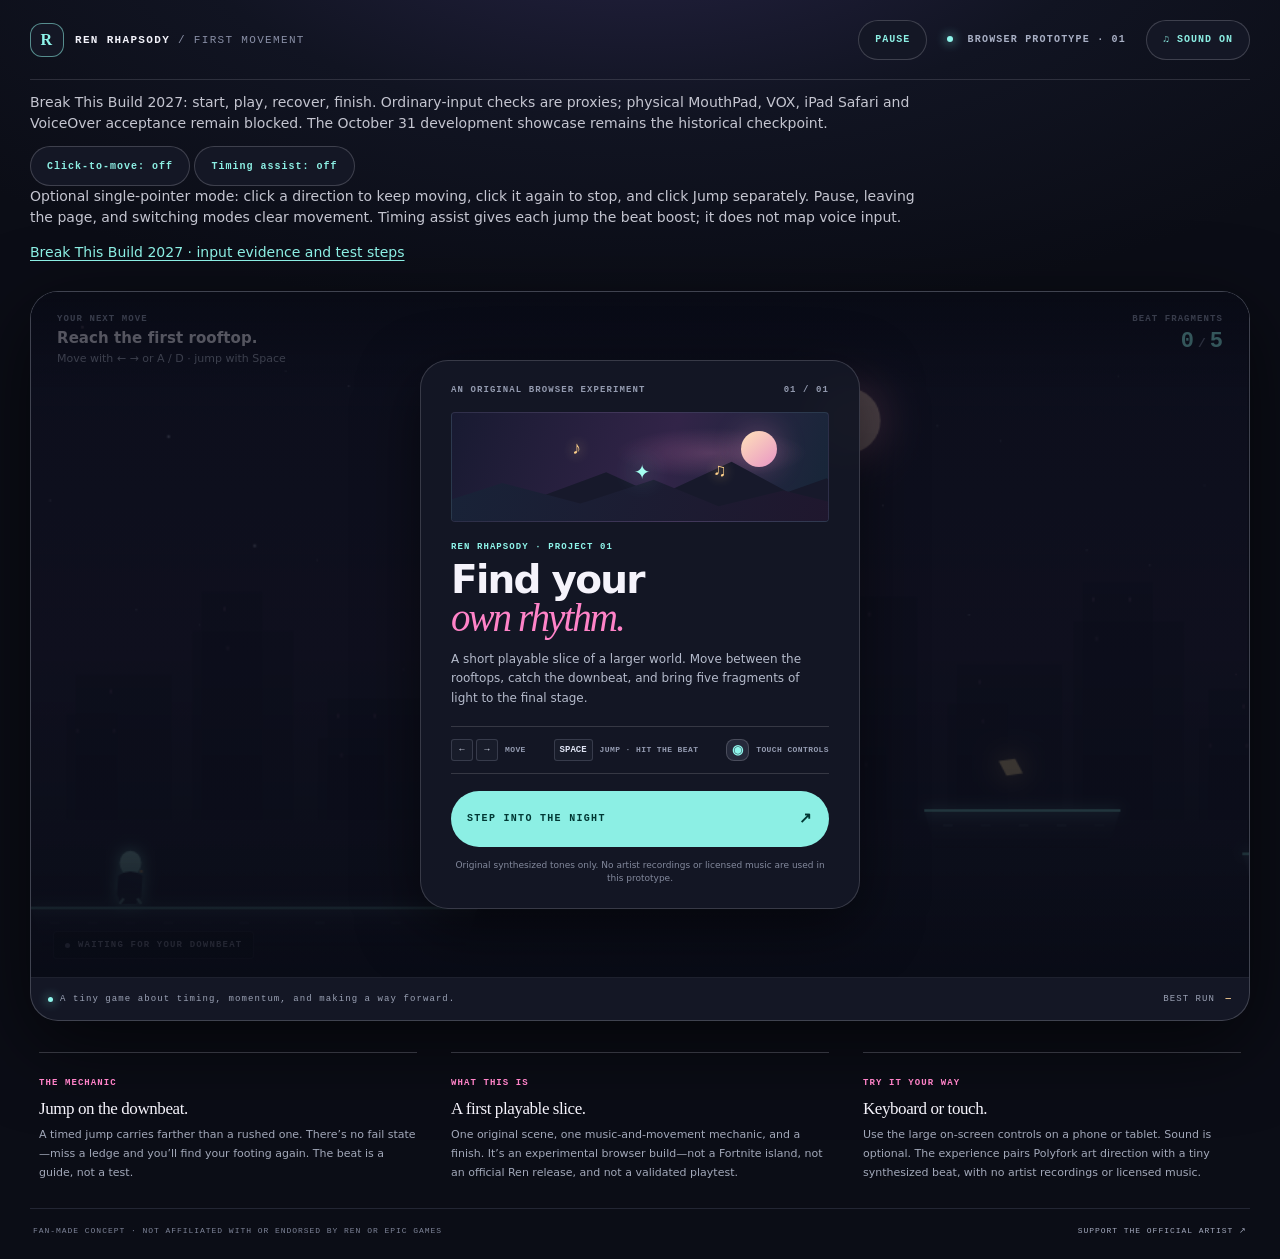
==== commit 94b21b91: "Route preview entry to play experience" ====
--- a/index.html
+++ b/index.html
@@ -1,6 +1,8 @@
 <!doctype html>
 <html lang="en">
 <head>
+  <meta http-equiv="refresh" content="0; url=play/">
+  <script>window.location.replace('play/');</script>
   <meta charset="utf-8">
   <meta name="viewport" content="width=device-width, initial-scale=1">
   <meta name="theme-color" content="#0b0d18">
